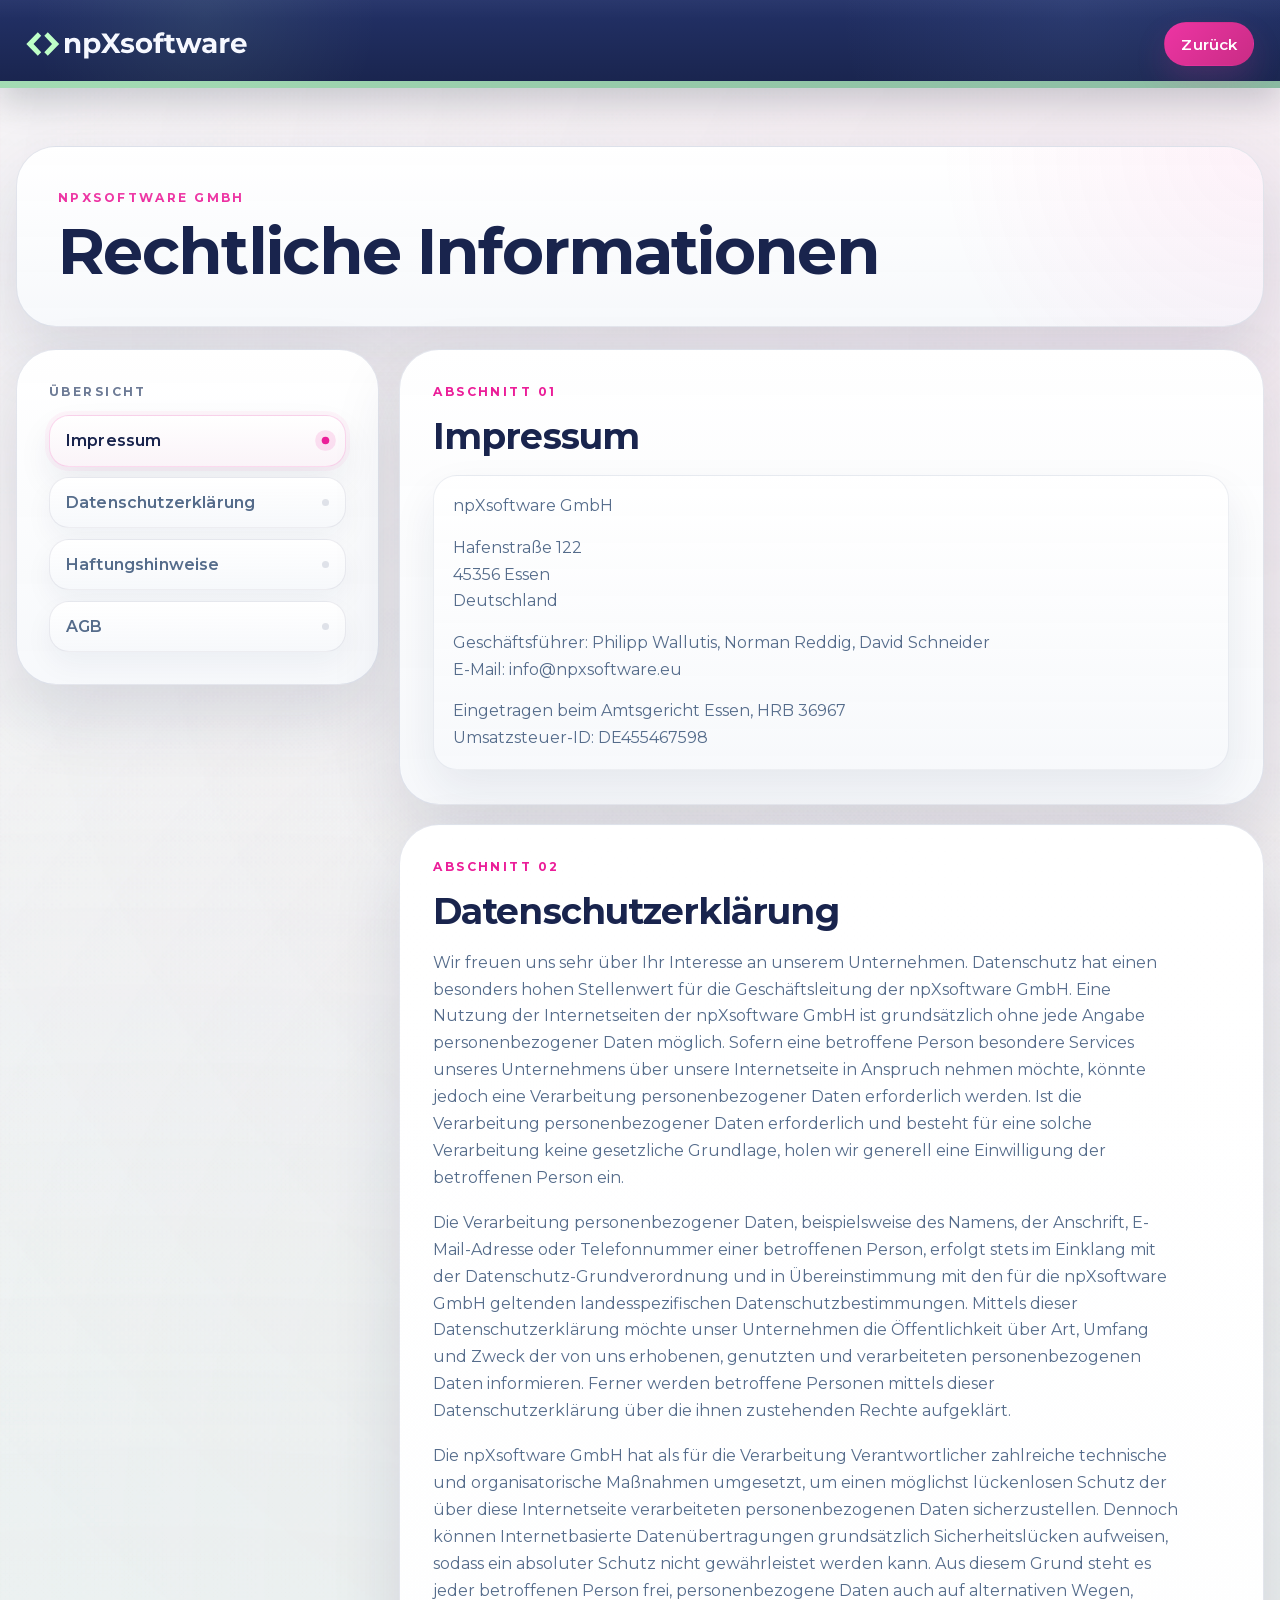
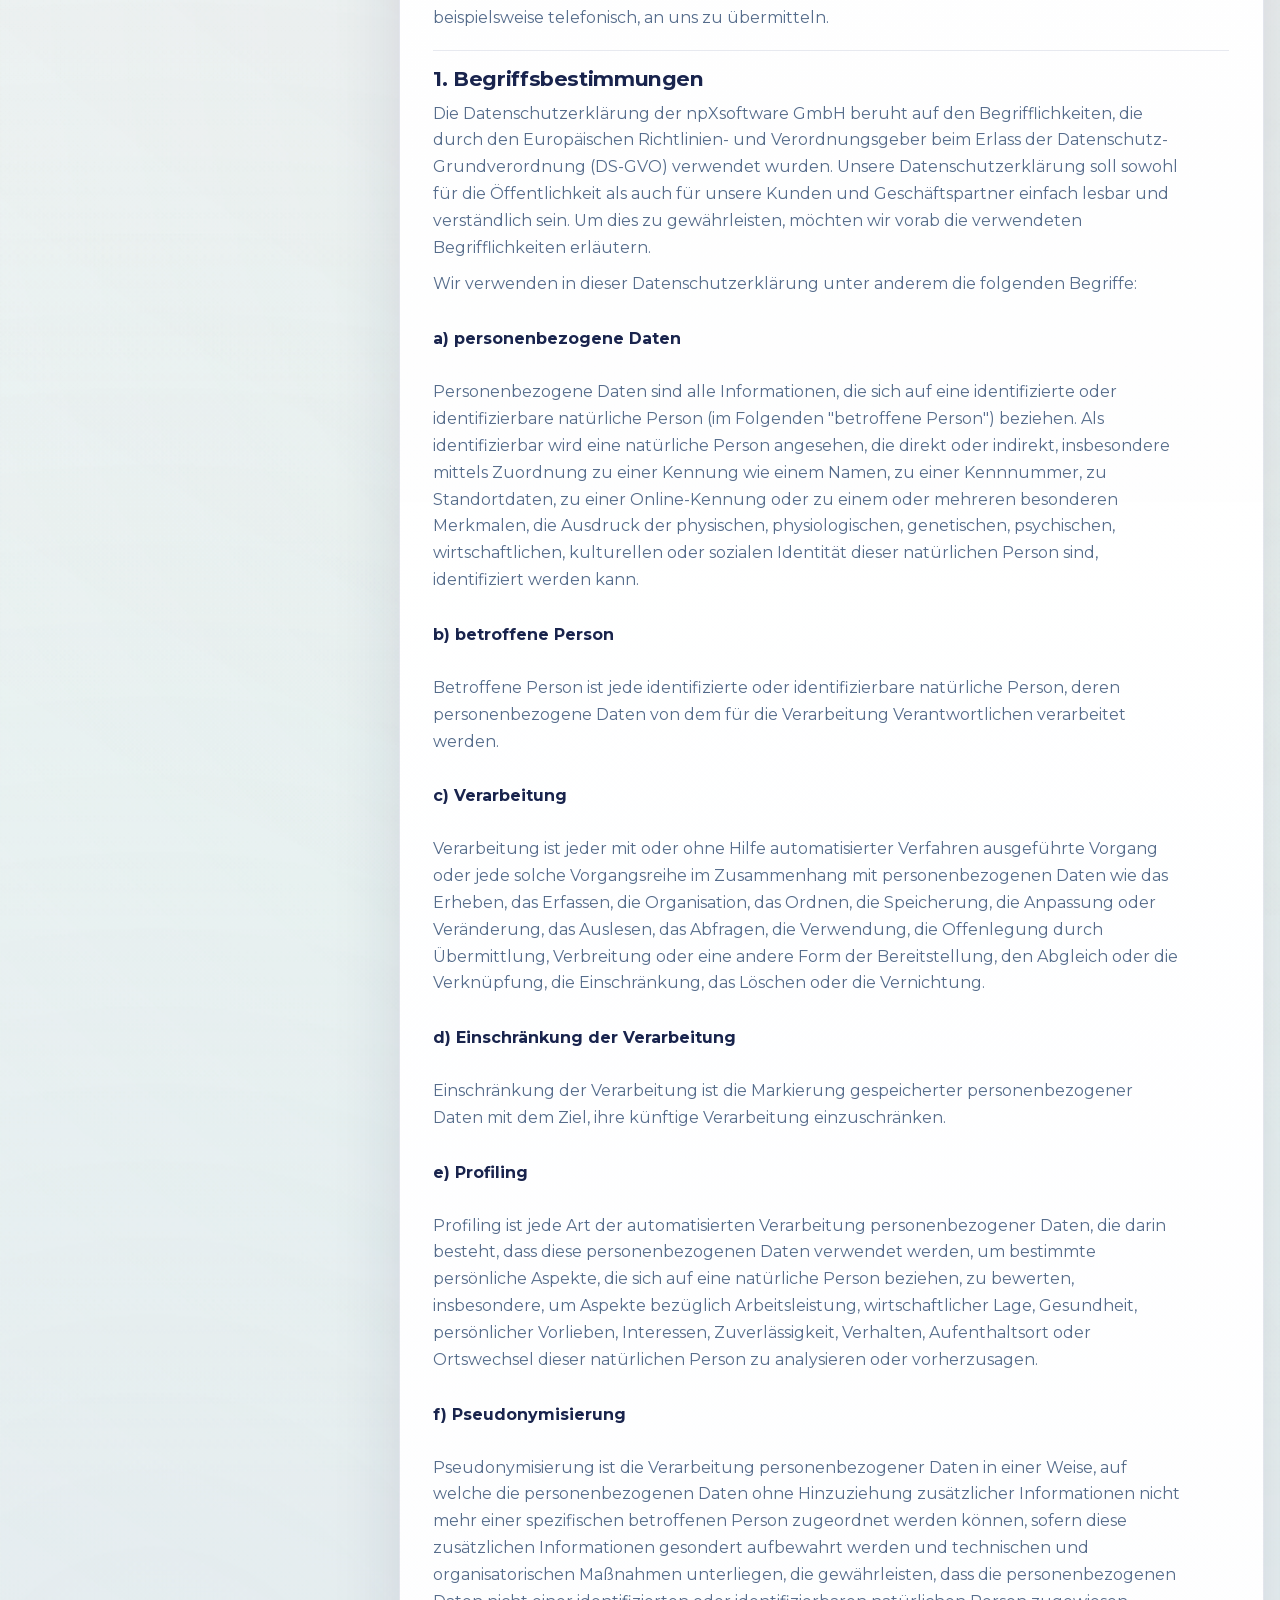
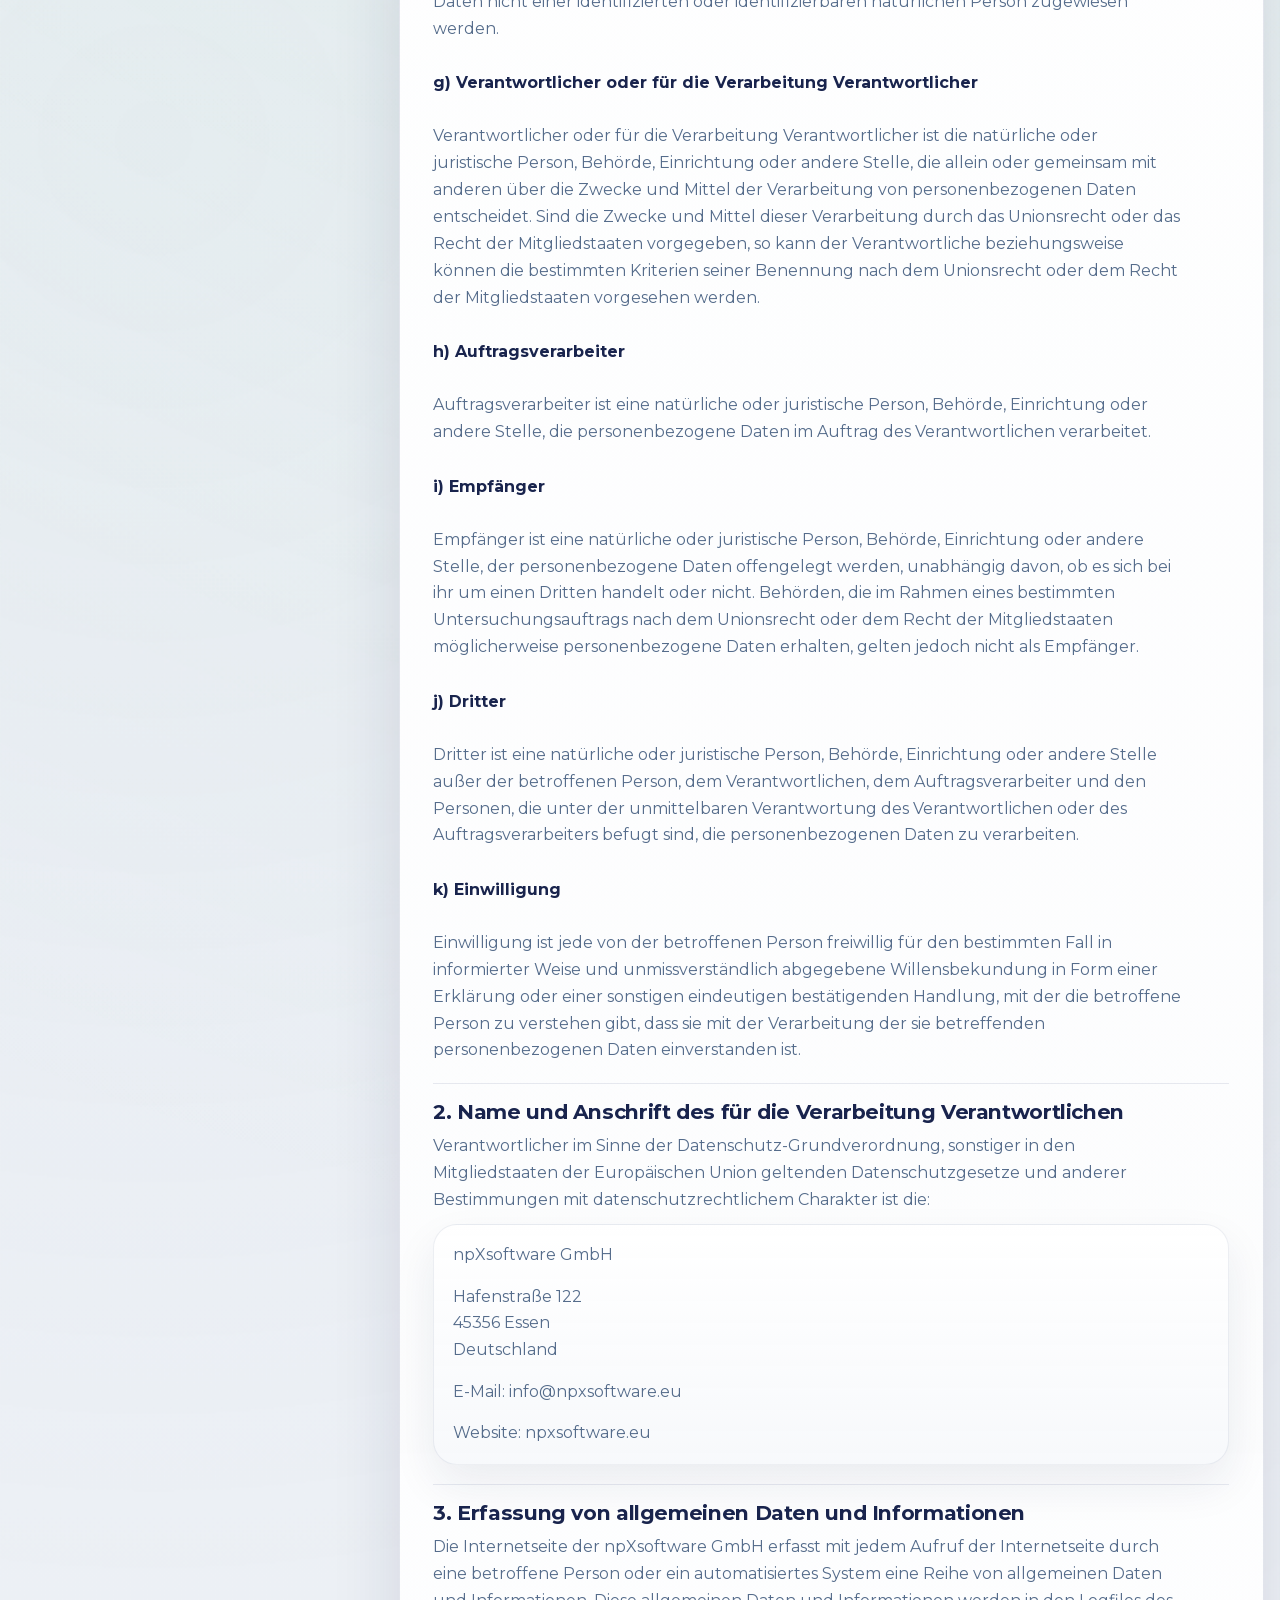
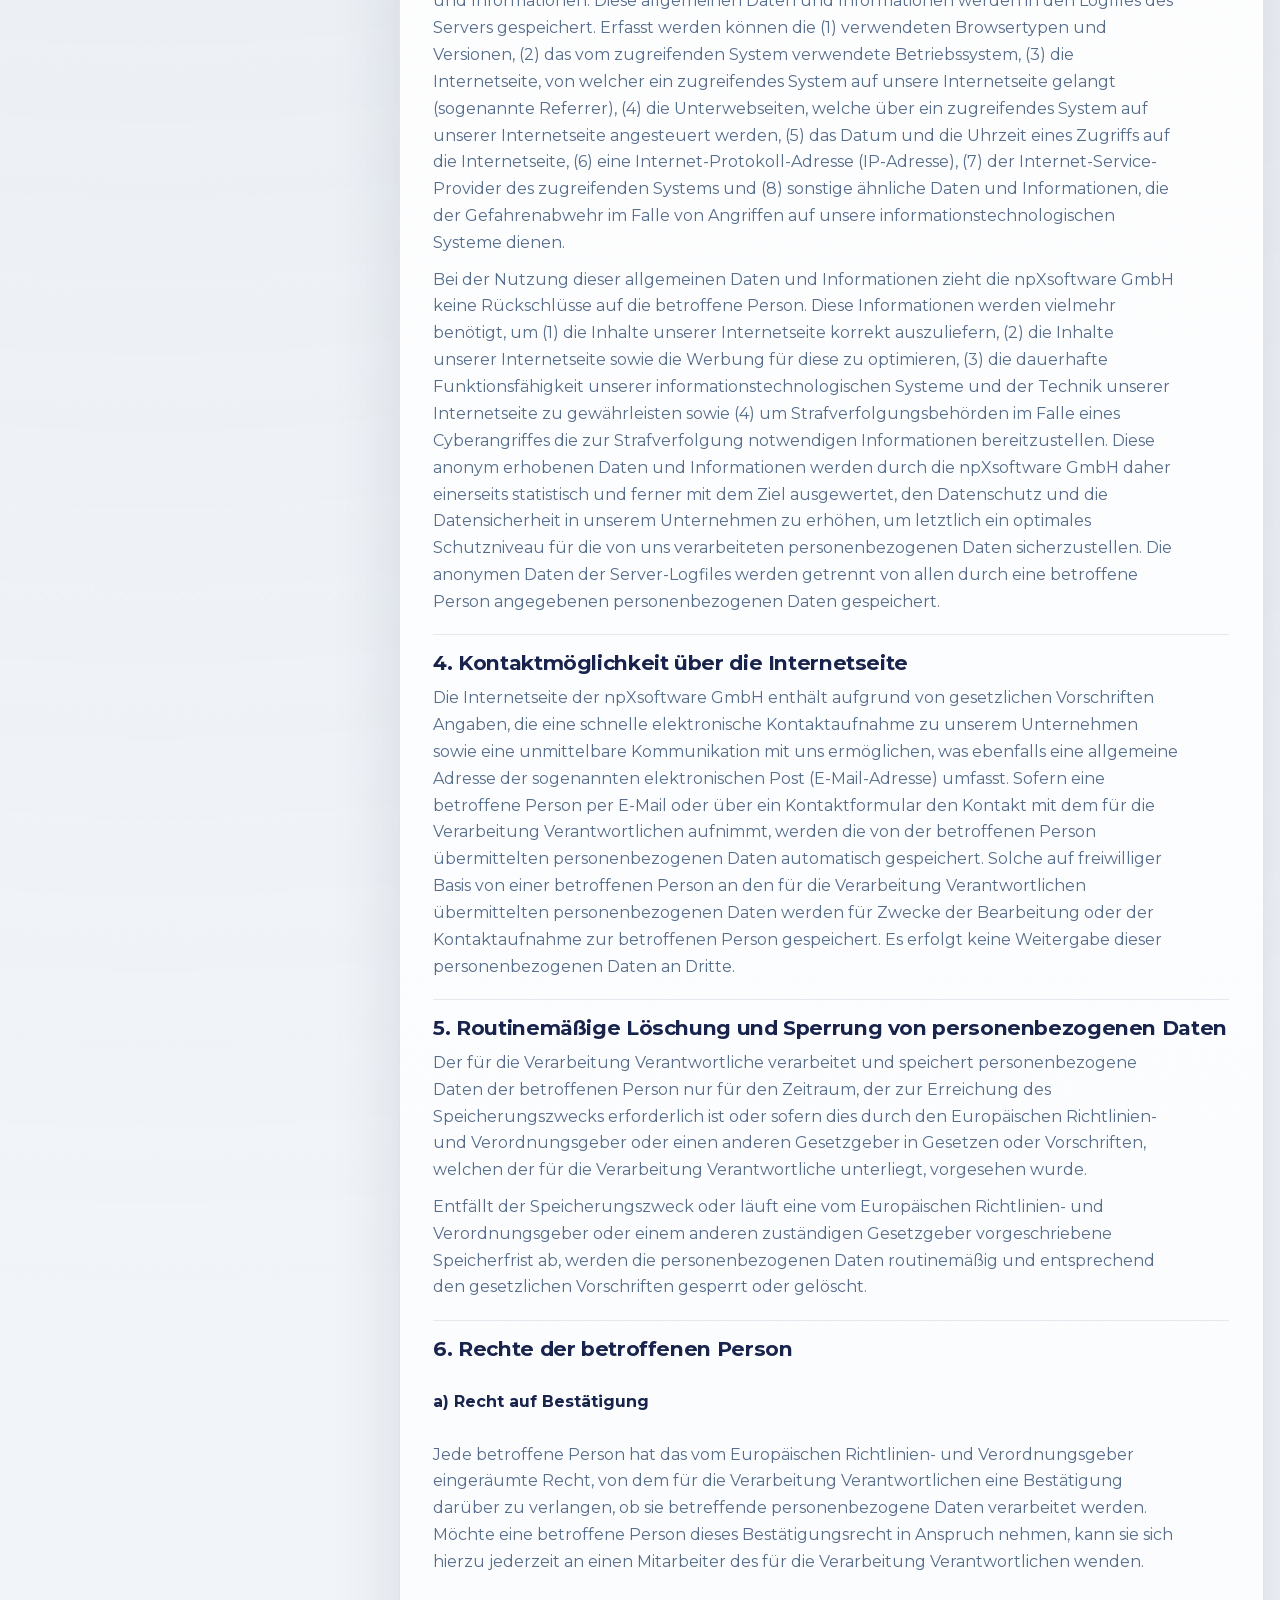
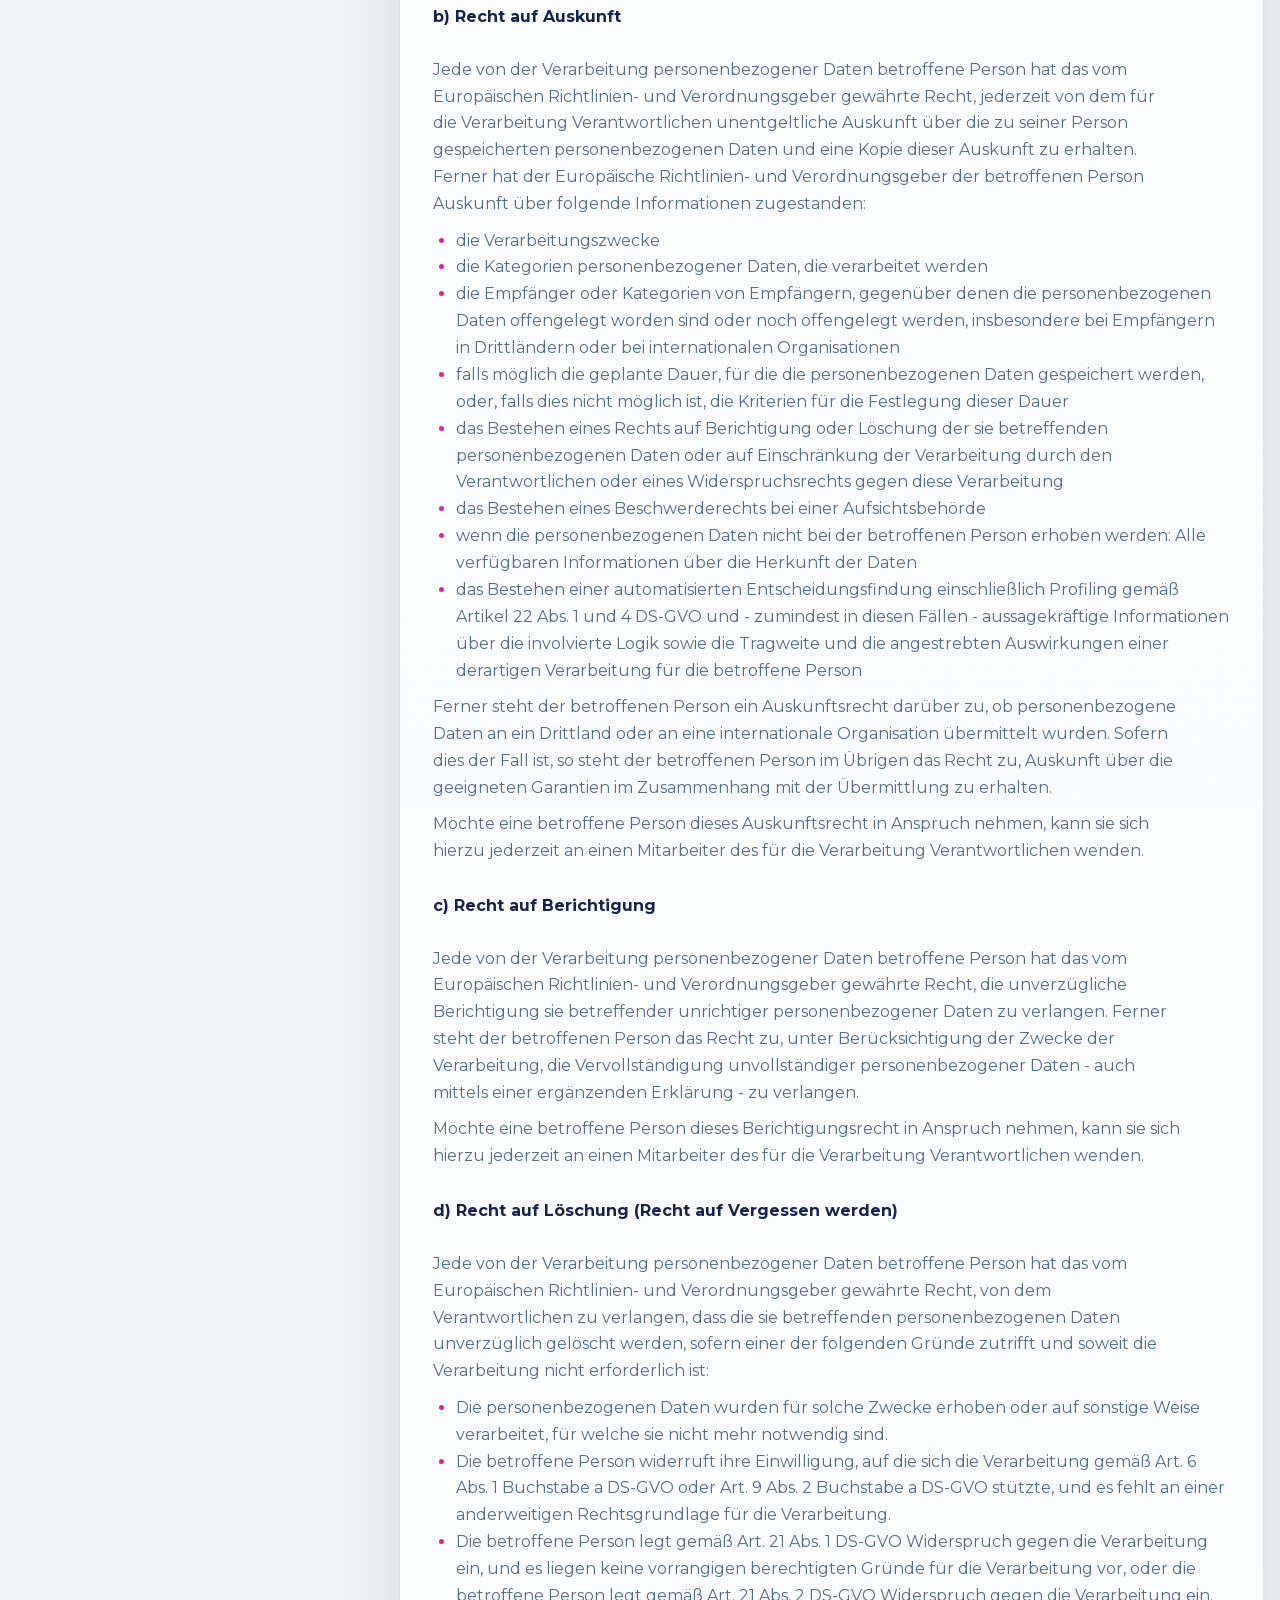
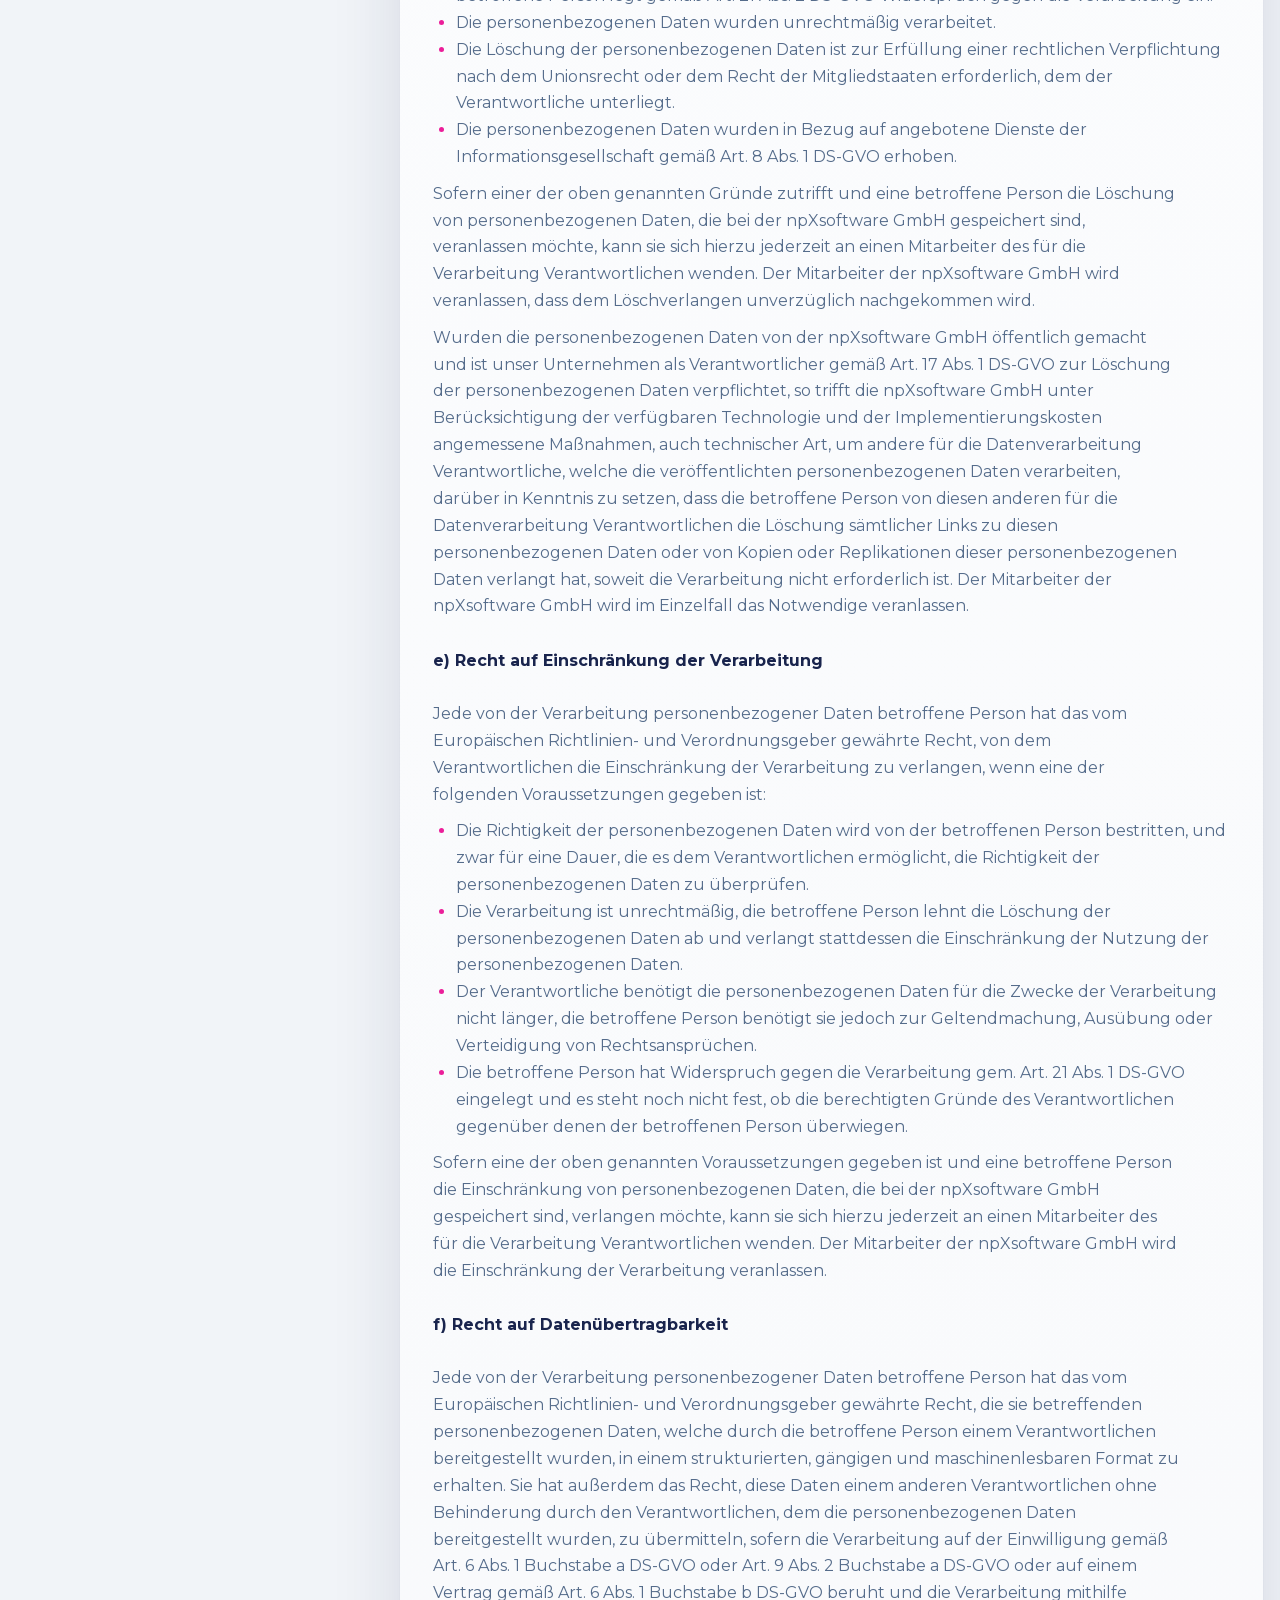
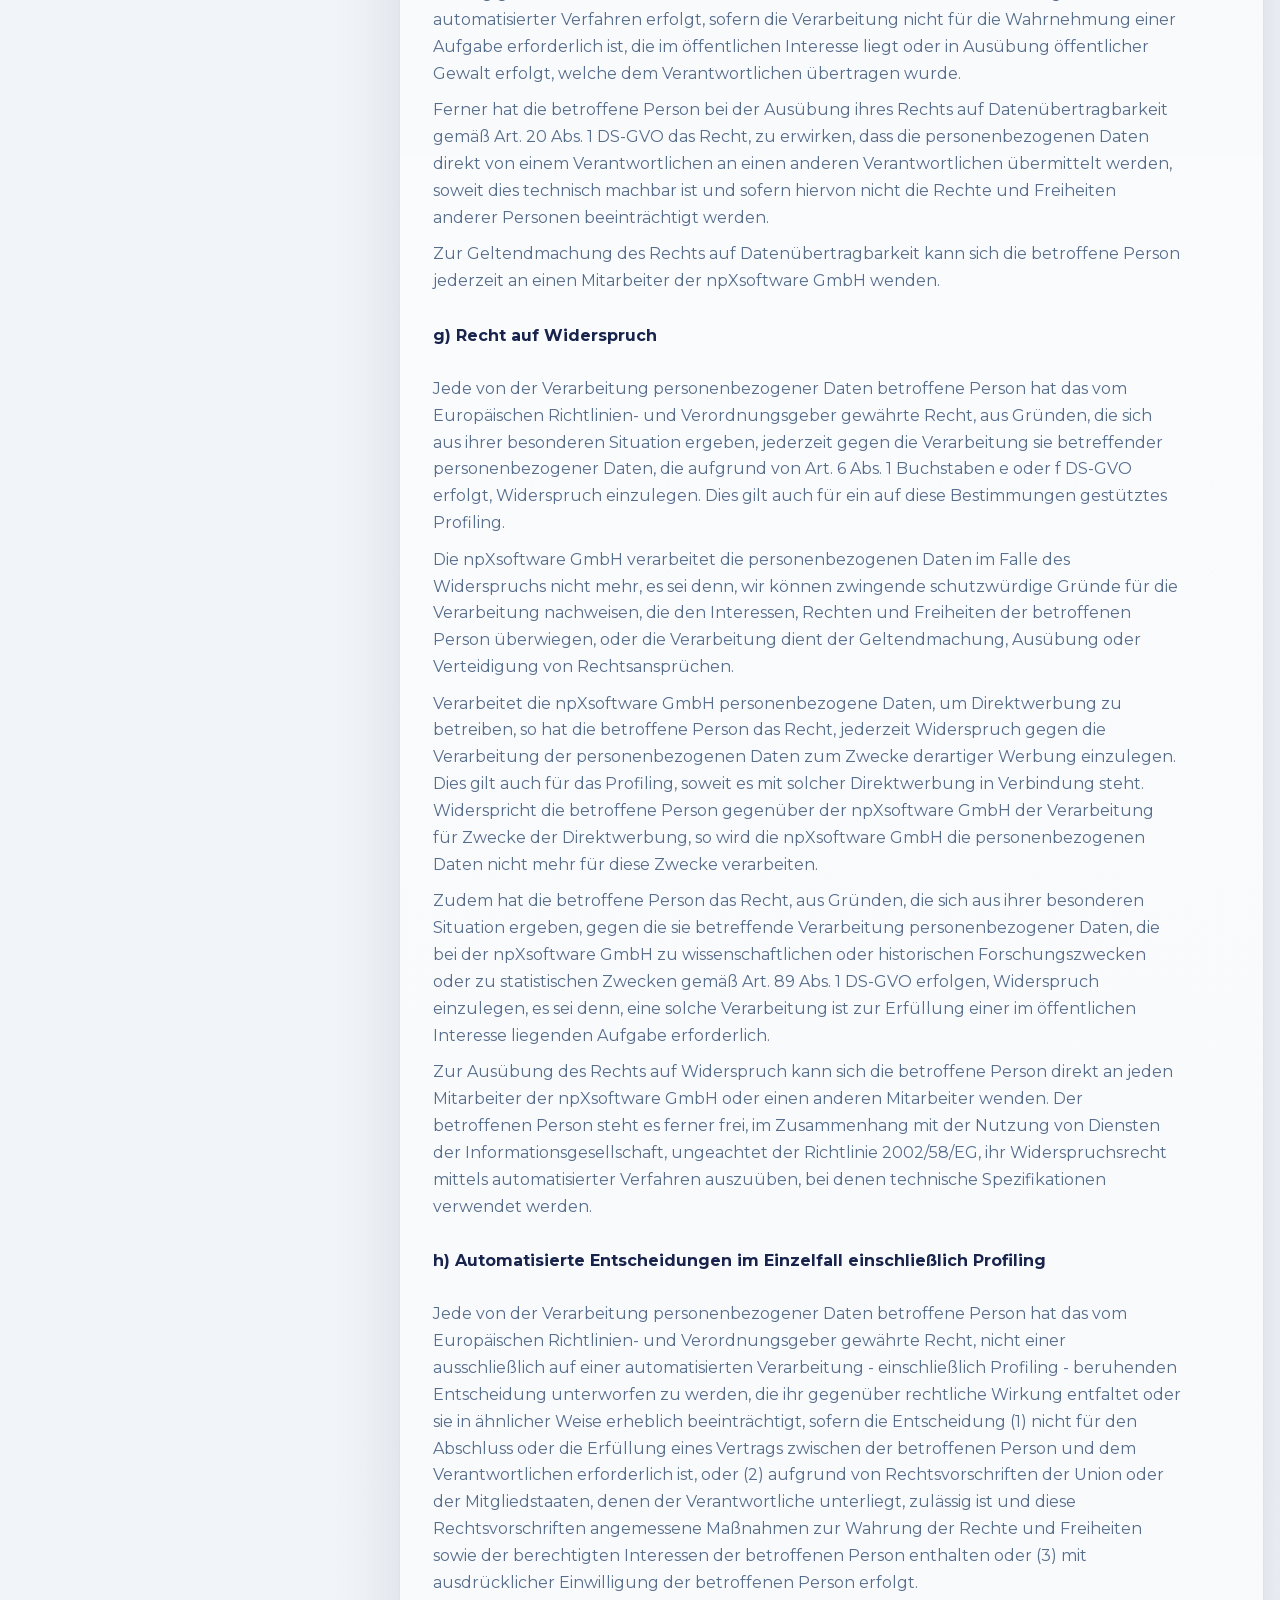
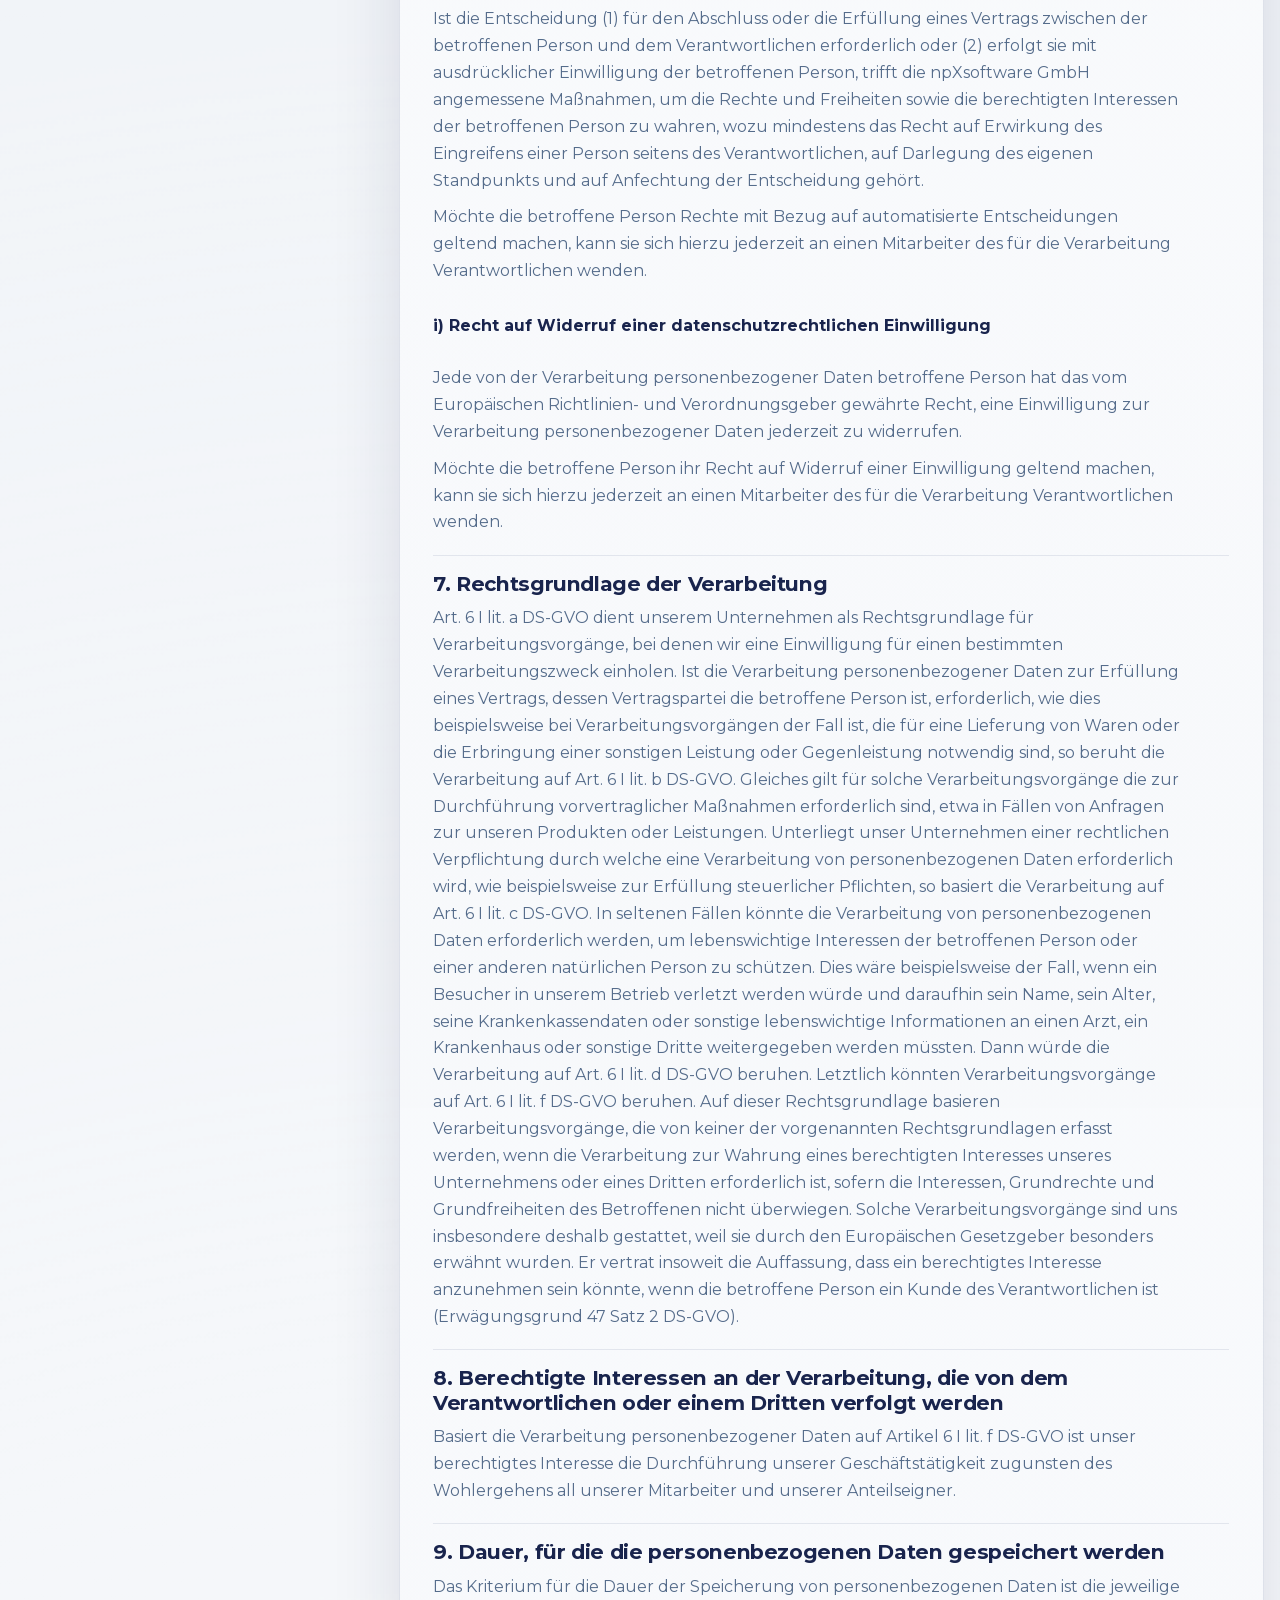
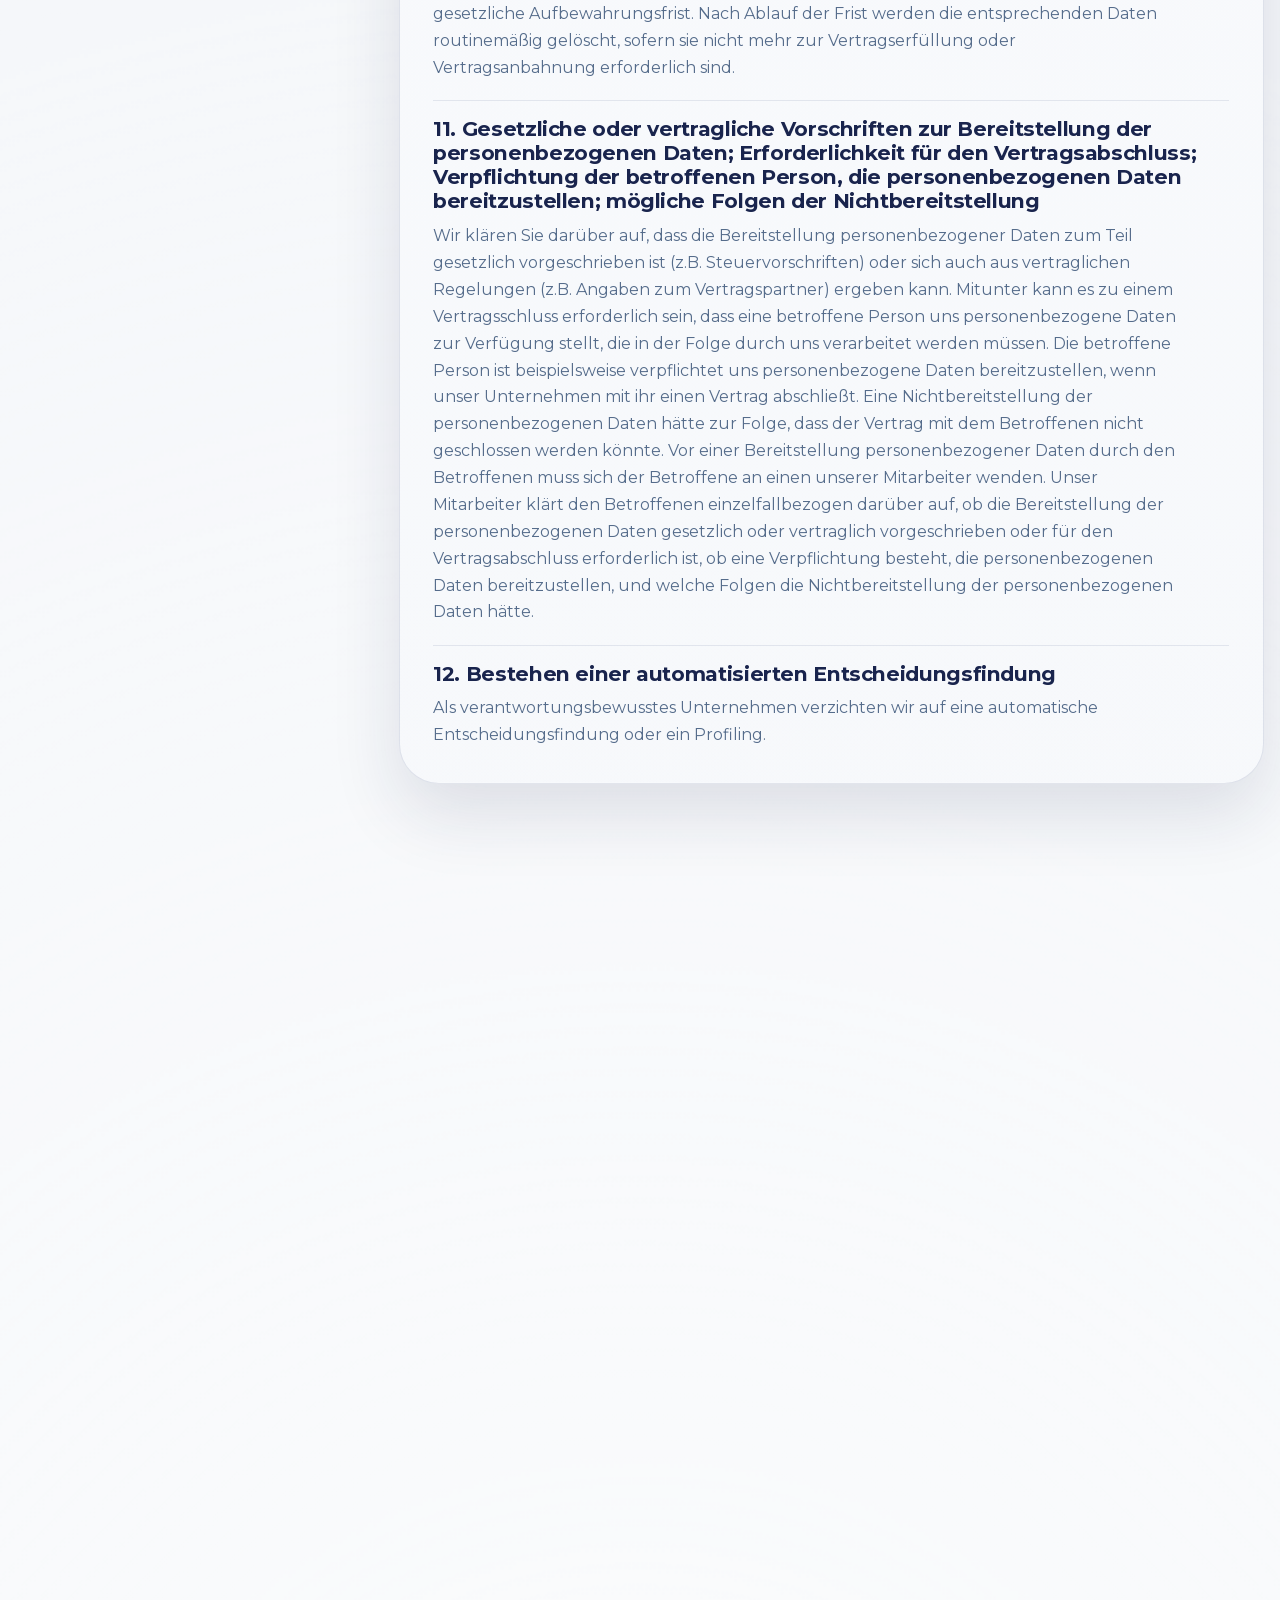
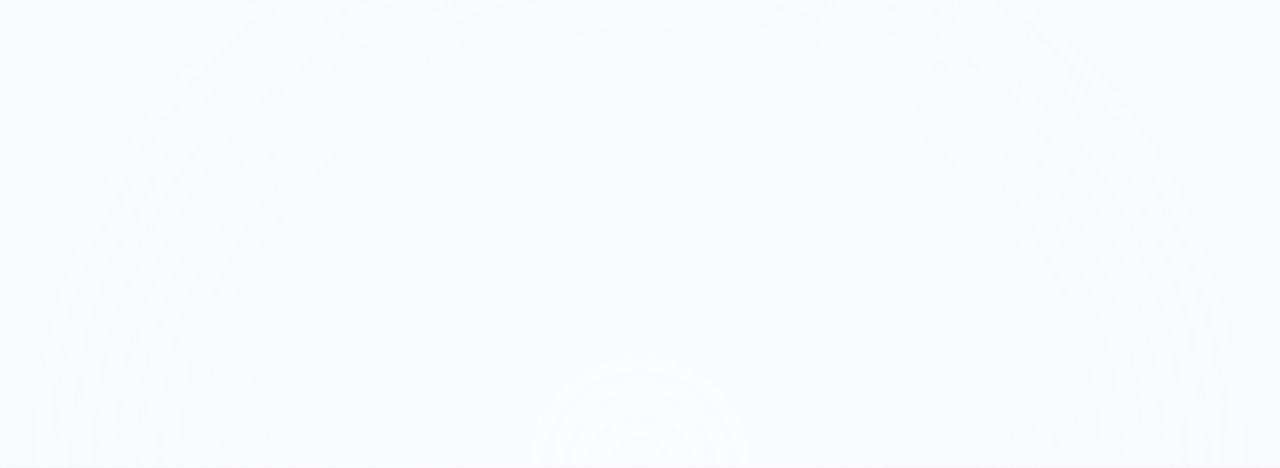
==== legal/index.html @ bcbe33db "v1.0.0" ====
<!doctype html>
<html lang="de">
  <head>
    <meta charset="utf-8" />
    <meta name="viewport" content="width=device-width, initial-scale=1" />
    <title>Rechtliche Informationen | npXsoftware</title>
    <meta
      name="description"
      content="Rechtliche Informationen der npXsoftware GmbH: Impressum, Datenschutzerklärung, Haftungshinweise und AGB."
    />
    <meta name="theme-color" content="#1c2753" />
    <meta
      name="apple-mobile-web-app-status-bar-style"
      content="black-translucent"
    />
    <meta name="robots" content="index,follow" />
    <link rel="icon" href="../assets/images/favicon.svg" type="image/svg+xml" />
    <link rel="alternate" hreflang="de" href="https://npxsoftware.eu/legal/" />
    <link
      rel="alternate"
      hreflang="x-default"
      href="https://npxsoftware.eu/legal/"
    />
    <link rel="canonical" href="https://npxsoftware.eu/legal/" />
    <link rel="stylesheet" href="./assets/css/legal.css" />
    <script defer src="./assets/js/legal.js"></script>
  </head>
  <body>
    <a class="skip-link" href="#main">Zum Inhalt springen</a>

    <header class="site-header">
      <div class="container header-inner">
        <a
          class="brand"
          href="../index.html"
          aria-label="Zur Hauptseite von npXsoftware"
        >
          <img
            src="../assets/images/npXsoftware-logo-full.svg"
            alt="npXsoftware Logo"
            width="280"
            height="44"
          />
        </a>
        <div class="header-actions">
          <a class="btn legal-back-link" href="../index.html"
            ><span>Zurück</span></a
          >
        </div>
      </div>
    </header>

    <main class="legal-main" id="main">
      <div class="container legal-shell">
        <section class="legal-hero" data-reveal>
          <div>
            <p class="legal-eyebrow">npXsoftware GmbH</p>
            <h1>Rechtliche Informationen</h1>
          </div>
        </section>

        <div class="legal-layout">
          <aside class="legal-sidebar legal-panel" data-reveal>
            <nav class="legal-nav" aria-label="Bereiche im Impressum">
              <p class="legal-nav-title">Übersicht</p>
              <a href="#impressum">Impressum</a>
              <a href="#datenschutz">Datenschutzerklärung</a>
              <a href="#nutzungsbedingungen">Haftungshinweise</a>
              <a href="#agb">AGB</a>
            </nav>
          </aside>

          <div class="legal-content">
            <section class="legal-panel" id="impressum" data-reveal>
              <div class="section-head">
                <span class="section-tag">Abschnitt 01</span>
                <h2>Impressum</h2>
              </div>
              <div class="section-body legal-list">
                <address class="legal-address">
                  <p>npXsoftware GmbH</p>
                  <p>Hafenstraße 122<br />45356 Essen<br />Deutschland</p>
                  <p>
                    Geschäftsführer: Philipp Wallutis, Norman Reddig, David
                    Schneider<br />E-Mail: info@npxsoftware.eu
                  </p>
                  <p>
                    Eingetragen beim Amtsgericht Essen, HRB 36967<br />Umsatzsteuer-ID:
                    DE455467598
                  </p>
                </address>
              </div>
            </section>

            <section class="legal-panel" id="datenschutz">
              <div class="section-head">
                <span class="section-tag">Abschnitt 02</span>
                <h2>Datenschutzerklärung</h2>
              </div>
              <div class="section-body">
                <p>
                  Wir freuen uns sehr über Ihr Interesse an unserem Unternehmen.
                  Datenschutz hat einen besonders hohen Stellenwert für die
                  Geschäftsleitung der npXsoftware GmbH. Eine Nutzung der
                  Internetseiten der npXsoftware GmbH ist grundsätzlich ohne
                  jede Angabe personenbezogener Daten möglich. Sofern eine
                  betroffene Person besondere Services unseres Unternehmens über
                  unsere Internetseite in Anspruch nehmen möchte, könnte jedoch
                  eine Verarbeitung personenbezogener Daten erforderlich werden.
                  Ist die Verarbeitung personenbezogener Daten erforderlich und
                  besteht für eine solche Verarbeitung keine gesetzliche
                  Grundlage, holen wir generell eine Einwilligung der
                  betroffenen Person ein.
                </p>
                <p>
                  Die Verarbeitung personenbezogener Daten, beispielsweise des
                  Namens, der Anschrift, E-Mail-Adresse oder Telefonnummer einer
                  betroffenen Person, erfolgt stets im Einklang mit der
                  Datenschutz-Grundverordnung und in Übereinstimmung mit den für
                  die npXsoftware GmbH geltenden landesspezifischen
                  Datenschutzbestimmungen. Mittels dieser Datenschutzerklärung
                  möchte unser Unternehmen die Öffentlichkeit über Art, Umfang
                  und Zweck der von uns erhobenen, genutzten und verarbeiteten
                  personenbezogenen Daten informieren. Ferner werden betroffene
                  Personen mittels dieser Datenschutzerklärung über die ihnen
                  zustehenden Rechte aufgeklärt.
                </p>
                <p>
                  Die npXsoftware GmbH hat als für die Verarbeitung
                  Verantwortlicher zahlreiche technische und organisatorische
                  Maßnahmen umgesetzt, um einen möglichst lückenlosen Schutz der
                  über diese Internetseite verarbeiteten personenbezogenen Daten
                  sicherzustellen. Dennoch können Internetbasierte
                  Datenübertragungen grundsätzlich Sicherheitslücken aufweisen,
                  sodass ein absoluter Schutz nicht gewährleistet werden kann.
                  Aus diesem Grund steht es jeder betroffenen Person frei,
                  personenbezogene Daten auch auf alternativen Wegen,
                  beispielsweise telefonisch, an uns zu übermitteln.
                </p>

                <div class="legal-block">
                  <h3>1. Begriffsbestimmungen</h3>
                  <p>
                    Die Datenschutzerklärung der npXsoftware GmbH beruht auf den
                    Begrifflichkeiten, die durch den Europäischen Richtlinien-
                    und Verordnungsgeber beim Erlass der
                    Datenschutz-Grundverordnung (DS-GVO) verwendet wurden.
                    Unsere Datenschutzerklärung soll sowohl für die
                    Öffentlichkeit als auch für unsere Kunden und
                    Geschäftspartner einfach lesbar und verständlich sein. Um
                    dies zu gewährleisten, möchten wir vorab die verwendeten
                    Begrifflichkeiten erläutern.
                  </p>
                  <p>
                    Wir verwenden in dieser Datenschutzerklärung unter anderem
                    die folgenden Begriffe:
                  </p>

                  <h4>a) personenbezogene Daten</h4>
                  <p>
                    Personenbezogene Daten sind alle Informationen, die sich auf
                    eine identifizierte oder identifizierbare natürliche Person
                    (im Folgenden "betroffene Person") beziehen. Als
                    identifizierbar wird eine natürliche Person angesehen, die
                    direkt oder indirekt, insbesondere mittels Zuordnung zu
                    einer Kennung wie einem Namen, zu einer Kennnummer, zu
                    Standortdaten, zu einer Online-Kennung oder zu einem oder
                    mehreren besonderen Merkmalen, die Ausdruck der physischen,
                    physiologischen, genetischen, psychischen, wirtschaftlichen,
                    kulturellen oder sozialen Identität dieser natürlichen
                    Person sind, identifiziert werden kann.
                  </p>

                  <h4>b) betroffene Person</h4>
                  <p>
                    Betroffene Person ist jede identifizierte oder
                    identifizierbare natürliche Person, deren personenbezogene
                    Daten von dem für die Verarbeitung Verantwortlichen
                    verarbeitet werden.
                  </p>

                  <h4>c) Verarbeitung</h4>
                  <p>
                    Verarbeitung ist jeder mit oder ohne Hilfe automatisierter
                    Verfahren ausgeführte Vorgang oder jede solche Vorgangsreihe
                    im Zusammenhang mit personenbezogenen Daten wie das Erheben,
                    das Erfassen, die Organisation, das Ordnen, die Speicherung,
                    die Anpassung oder Veränderung, das Auslesen, das Abfragen,
                    die Verwendung, die Offenlegung durch Übermittlung,
                    Verbreitung oder eine andere Form der Bereitstellung, den
                    Abgleich oder die Verknüpfung, die Einschränkung, das
                    Löschen oder die Vernichtung.
                  </p>

                  <h4>d) Einschränkung der Verarbeitung</h4>
                  <p>
                    Einschränkung der Verarbeitung ist die Markierung
                    gespeicherter personenbezogener Daten mit dem Ziel, ihre
                    künftige Verarbeitung einzuschränken.
                  </p>

                  <h4>e) Profiling</h4>
                  <p>
                    Profiling ist jede Art der automatisierten Verarbeitung
                    personenbezogener Daten, die darin besteht, dass diese
                    personenbezogenen Daten verwendet werden, um bestimmte
                    persönliche Aspekte, die sich auf eine natürliche Person
                    beziehen, zu bewerten, insbesondere, um Aspekte bezüglich
                    Arbeitsleistung, wirtschaftlicher Lage, Gesundheit,
                    persönlicher Vorlieben, Interessen, Zuverlässigkeit,
                    Verhalten, Aufenthaltsort oder Ortswechsel dieser
                    natürlichen Person zu analysieren oder vorherzusagen.
                  </p>

                  <h4>f) Pseudonymisierung</h4>
                  <p>
                    Pseudonymisierung ist die Verarbeitung personenbezogener
                    Daten in einer Weise, auf welche die personenbezogenen Daten
                    ohne Hinzuziehung zusätzlicher Informationen nicht mehr
                    einer spezifischen betroffenen Person zugeordnet werden
                    können, sofern diese zusätzlichen Informationen gesondert
                    aufbewahrt werden und technischen und organisatorischen
                    Maßnahmen unterliegen, die gewährleisten, dass die
                    personenbezogenen Daten nicht einer identifizierten oder
                    identifizierbaren natürlichen Person zugewiesen werden.
                  </p>

                  <h4>
                    g) Verantwortlicher oder für die Verarbeitung
                    Verantwortlicher
                  </h4>
                  <p>
                    Verantwortlicher oder für die Verarbeitung Verantwortlicher
                    ist die natürliche oder juristische Person, Behörde,
                    Einrichtung oder andere Stelle, die allein oder gemeinsam
                    mit anderen über die Zwecke und Mittel der Verarbeitung von
                    personenbezogenen Daten entscheidet. Sind die Zwecke und
                    Mittel dieser Verarbeitung durch das Unionsrecht oder das
                    Recht der Mitgliedstaaten vorgegeben, so kann der
                    Verantwortliche beziehungsweise können die bestimmten
                    Kriterien seiner Benennung nach dem Unionsrecht oder dem
                    Recht der Mitgliedstaaten vorgesehen werden.
                  </p>

                  <h4>h) Auftragsverarbeiter</h4>
                  <p>
                    Auftragsverarbeiter ist eine natürliche oder juristische
                    Person, Behörde, Einrichtung oder andere Stelle, die
                    personenbezogene Daten im Auftrag des Verantwortlichen
                    verarbeitet.
                  </p>

                  <h4>i) Empfänger</h4>
                  <p>
                    Empfänger ist eine natürliche oder juristische Person,
                    Behörde, Einrichtung oder andere Stelle, der
                    personenbezogene Daten offengelegt werden, unabhängig davon,
                    ob es sich bei ihr um einen Dritten handelt oder nicht.
                    Behörden, die im Rahmen eines bestimmten
                    Untersuchungsauftrags nach dem Unionsrecht oder dem Recht
                    der Mitgliedstaaten möglicherweise personenbezogene Daten
                    erhalten, gelten jedoch nicht als Empfänger.
                  </p>

                  <h4>j) Dritter</h4>
                  <p>
                    Dritter ist eine natürliche oder juristische Person,
                    Behörde, Einrichtung oder andere Stelle außer der
                    betroffenen Person, dem Verantwortlichen, dem
                    Auftragsverarbeiter und den Personen, die unter der
                    unmittelbaren Verantwortung des Verantwortlichen oder des
                    Auftragsverarbeiters befugt sind, die personenbezogenen
                    Daten zu verarbeiten.
                  </p>

                  <h4>k) Einwilligung</h4>
                  <p>
                    Einwilligung ist jede von der betroffenen Person freiwillig
                    für den bestimmten Fall in informierter Weise und
                    unmissverständlich abgegebene Willensbekundung in Form einer
                    Erklärung oder einer sonstigen eindeutigen bestätigenden
                    Handlung, mit der die betroffene Person zu verstehen gibt,
                    dass sie mit der Verarbeitung der sie betreffenden
                    personenbezogenen Daten einverstanden ist.
                  </p>
                </div>

                <div class="legal-block">
                  <h3>
                    2. Name und Anschrift des für die Verarbeitung
                    Verantwortlichen
                  </h3>
                  <p>
                    Verantwortlicher im Sinne der Datenschutz-Grundverordnung,
                    sonstiger in den Mitgliedstaaten der Europäischen Union
                    geltenden Datenschutzgesetze und anderer Bestimmungen mit
                    datenschutzrechtlichem Charakter ist die:
                  </p>
                  <address class="legal-address">
                    <p>npXsoftware GmbH</p>
                    <p>Hafenstraße 122<br />45356 Essen<br />Deutschland</p>
                    <p>E-Mail: info@npxsoftware.eu</p>
                    <p>Website: npxsoftware.eu</p>
                  </address>
                </div>

                <div class="legal-block">
                  <h3>3. Erfassung von allgemeinen Daten und Informationen</h3>
                  <p>
                    Die Internetseite der npXsoftware GmbH erfasst mit jedem
                    Aufruf der Internetseite durch eine betroffene Person oder
                    ein automatisiertes System eine Reihe von allgemeinen Daten
                    und Informationen. Diese allgemeinen Daten und Informationen
                    werden in den Logfiles des Servers gespeichert. Erfasst
                    werden können die (1) verwendeten Browsertypen und
                    Versionen, (2) das vom zugreifenden System verwendete
                    Betriebssystem, (3) die Internetseite, von welcher ein
                    zugreifendes System auf unsere Internetseite gelangt
                    (sogenannte Referrer), (4) die Unterwebseiten, welche über
                    ein zugreifendes System auf unserer Internetseite
                    angesteuert werden, (5) das Datum und die Uhrzeit eines
                    Zugriffs auf die Internetseite, (6) eine
                    Internet-Protokoll-Adresse (IP-Adresse), (7) der
                    Internet-Service-Provider des zugreifenden Systems und (8)
                    sonstige ähnliche Daten und Informationen, die der
                    Gefahrenabwehr im Falle von Angriffen auf unsere
                    informationstechnologischen Systeme dienen.
                  </p>
                  <p>
                    Bei der Nutzung dieser allgemeinen Daten und Informationen
                    zieht die npXsoftware GmbH keine Rückschlüsse auf die
                    betroffene Person. Diese Informationen werden vielmehr
                    benötigt, um (1) die Inhalte unserer Internetseite korrekt
                    auszuliefern, (2) die Inhalte unserer Internetseite sowie
                    die Werbung für diese zu optimieren, (3) die dauerhafte
                    Funktionsfähigkeit unserer informationstechnologischen
                    Systeme und der Technik unserer Internetseite zu
                    gewährleisten sowie (4) um Strafverfolgungsbehörden im Falle
                    eines Cyberangriffes die zur Strafverfolgung notwendigen
                    Informationen bereitzustellen. Diese anonym erhobenen Daten
                    und Informationen werden durch die npXsoftware GmbH daher
                    einerseits statistisch und ferner mit dem Ziel ausgewertet,
                    den Datenschutz und die Datensicherheit in unserem
                    Unternehmen zu erhöhen, um letztlich ein optimales
                    Schutzniveau für die von uns verarbeiteten personenbezogenen
                    Daten sicherzustellen. Die anonymen Daten der
                    Server-Logfiles werden getrennt von allen durch eine
                    betroffene Person angegebenen personenbezogenen Daten
                    gespeichert.
                  </p>
                </div>

                <div class="legal-block">
                  <h3>4. Kontaktmöglichkeit über die Internetseite</h3>
                  <p>
                    Die Internetseite der npXsoftware GmbH enthält aufgrund von
                    gesetzlichen Vorschriften Angaben, die eine schnelle
                    elektronische Kontaktaufnahme zu unserem Unternehmen sowie
                    eine unmittelbare Kommunikation mit uns ermöglichen, was
                    ebenfalls eine allgemeine Adresse der sogenannten
                    elektronischen Post (E-Mail-Adresse) umfasst. Sofern eine
                    betroffene Person per E-Mail oder über ein Kontaktformular
                    den Kontakt mit dem für die Verarbeitung Verantwortlichen
                    aufnimmt, werden die von der betroffenen Person
                    übermittelten personenbezogenen Daten automatisch
                    gespeichert. Solche auf freiwilliger Basis von einer
                    betroffenen Person an den für die Verarbeitung
                    Verantwortlichen übermittelten personenbezogenen Daten
                    werden für Zwecke der Bearbeitung oder der Kontaktaufnahme
                    zur betroffenen Person gespeichert. Es erfolgt keine
                    Weitergabe dieser personenbezogenen Daten an Dritte.
                  </p>
                </div>

                <div class="legal-block">
                  <h3>
                    5. Routinemäßige Löschung und Sperrung von personenbezogenen
                    Daten
                  </h3>
                  <p>
                    Der für die Verarbeitung Verantwortliche verarbeitet und
                    speichert personenbezogene Daten der betroffenen Person nur
                    für den Zeitraum, der zur Erreichung des Speicherungszwecks
                    erforderlich ist oder sofern dies durch den Europäischen
                    Richtlinien- und Verordnungsgeber oder einen anderen
                    Gesetzgeber in Gesetzen oder Vorschriften, welchen der für
                    die Verarbeitung Verantwortliche unterliegt, vorgesehen
                    wurde.
                  </p>
                  <p>
                    Entfällt der Speicherungszweck oder läuft eine vom
                    Europäischen Richtlinien- und Verordnungsgeber oder einem
                    anderen zuständigen Gesetzgeber vorgeschriebene
                    Speicherfrist ab, werden die personenbezogenen Daten
                    routinemäßig und entsprechend den gesetzlichen Vorschriften
                    gesperrt oder gelöscht.
                  </p>
                </div>

                <div class="legal-block">
                  <h3>6. Rechte der betroffenen Person</h3>

                  <h4>a) Recht auf Bestätigung</h4>
                  <p>
                    Jede betroffene Person hat das vom Europäischen Richtlinien-
                    und Verordnungsgeber eingeräumte Recht, von dem für die
                    Verarbeitung Verantwortlichen eine Bestätigung darüber zu
                    verlangen, ob sie betreffende personenbezogene Daten
                    verarbeitet werden. Möchte eine betroffene Person dieses
                    Bestätigungsrecht in Anspruch nehmen, kann sie sich hierzu
                    jederzeit an einen Mitarbeiter des für die Verarbeitung
                    Verantwortlichen wenden.
                  </p>

                  <h4>b) Recht auf Auskunft</h4>
                  <p>
                    Jede von der Verarbeitung personenbezogener Daten betroffene
                    Person hat das vom Europäischen Richtlinien- und
                    Verordnungsgeber gewährte Recht, jederzeit von dem für die
                    Verarbeitung Verantwortlichen unentgeltliche Auskunft über
                    die zu seiner Person gespeicherten personenbezogenen Daten
                    und eine Kopie dieser Auskunft zu erhalten. Ferner hat der
                    Europäische Richtlinien- und Verordnungsgeber der
                    betroffenen Person Auskunft über folgende Informationen
                    zugestanden:
                  </p>
                  <ul>
                    <li>die Verarbeitungszwecke</li>
                    <li>
                      die Kategorien personenbezogener Daten, die verarbeitet
                      werden
                    </li>
                    <li>
                      die Empfänger oder Kategorien von Empfängern, gegenüber
                      denen die personenbezogenen Daten offengelegt worden sind
                      oder noch offengelegt werden, insbesondere bei Empfängern
                      in Drittländern oder bei internationalen Organisationen
                    </li>
                    <li>
                      falls möglich die geplante Dauer, für die die
                      personenbezogenen Daten gespeichert werden, oder, falls
                      dies nicht möglich ist, die Kriterien für die Festlegung
                      dieser Dauer
                    </li>
                    <li>
                      das Bestehen eines Rechts auf Berichtigung oder Löschung
                      der sie betreffenden personenbezogenen Daten oder auf
                      Einschränkung der Verarbeitung durch den Verantwortlichen
                      oder eines Widerspruchsrechts gegen diese Verarbeitung
                    </li>
                    <li>
                      das Bestehen eines Beschwerderechts bei einer
                      Aufsichtsbehörde
                    </li>
                    <li>
                      wenn die personenbezogenen Daten nicht bei der betroffenen
                      Person erhoben werden: Alle verfügbaren Informationen über
                      die Herkunft der Daten
                    </li>
                    <li>
                      das Bestehen einer automatisierten Entscheidungsfindung
                      einschließlich Profiling gemäß Artikel 22 Abs. 1 und 4
                      DS-GVO und - zumindest in diesen Fällen - aussagekräftige
                      Informationen über die involvierte Logik sowie die
                      Tragweite und die angestrebten Auswirkungen einer
                      derartigen Verarbeitung für die betroffene Person
                    </li>
                  </ul>
                  <p>
                    Ferner steht der betroffenen Person ein Auskunftsrecht
                    darüber zu, ob personenbezogene Daten an ein Drittland oder
                    an eine internationale Organisation übermittelt wurden.
                    Sofern dies der Fall ist, so steht der betroffenen Person im
                    Übrigen das Recht zu, Auskunft über die geeigneten Garantien
                    im Zusammenhang mit der Übermittlung zu erhalten.
                  </p>
                  <p>
                    Möchte eine betroffene Person dieses Auskunftsrecht in
                    Anspruch nehmen, kann sie sich hierzu jederzeit an einen
                    Mitarbeiter des für die Verarbeitung Verantwortlichen
                    wenden.
                  </p>

                  <h4>c) Recht auf Berichtigung</h4>
                  <p>
                    Jede von der Verarbeitung personenbezogener Daten betroffene
                    Person hat das vom Europäischen Richtlinien- und
                    Verordnungsgeber gewährte Recht, die unverzügliche
                    Berichtigung sie betreffender unrichtiger personenbezogener
                    Daten zu verlangen. Ferner steht der betroffenen Person das
                    Recht zu, unter Berücksichtigung der Zwecke der
                    Verarbeitung, die Vervollständigung unvollständiger
                    personenbezogener Daten - auch mittels einer ergänzenden
                    Erklärung - zu verlangen.
                  </p>
                  <p>
                    Möchte eine betroffene Person dieses Berichtigungsrecht in
                    Anspruch nehmen, kann sie sich hierzu jederzeit an einen
                    Mitarbeiter des für die Verarbeitung Verantwortlichen
                    wenden.
                  </p>

                  <h4>d) Recht auf Löschung (Recht auf Vergessen werden)</h4>
                  <p>
                    Jede von der Verarbeitung personenbezogener Daten betroffene
                    Person hat das vom Europäischen Richtlinien- und
                    Verordnungsgeber gewährte Recht, von dem Verantwortlichen zu
                    verlangen, dass die sie betreffenden personenbezogenen Daten
                    unverzüglich gelöscht werden, sofern einer der folgenden
                    Gründe zutrifft und soweit die Verarbeitung nicht
                    erforderlich ist:
                  </p>
                  <ul>
                    <li>
                      Die personenbezogenen Daten wurden für solche Zwecke
                      erhoben oder auf sonstige Weise verarbeitet, für welche
                      sie nicht mehr notwendig sind.
                    </li>
                    <li>
                      Die betroffene Person widerruft ihre Einwilligung, auf die
                      sich die Verarbeitung gemäß Art. 6 Abs. 1 Buchstabe a
                      DS-GVO oder Art. 9 Abs. 2 Buchstabe a DS-GVO stützte, und
                      es fehlt an einer anderweitigen Rechtsgrundlage für die
                      Verarbeitung.
                    </li>
                    <li>
                      Die betroffene Person legt gemäß Art. 21 Abs. 1 DS-GVO
                      Widerspruch gegen die Verarbeitung ein, und es liegen
                      keine vorrangigen berechtigten Gründe für die Verarbeitung
                      vor, oder die betroffene Person legt gemäß Art. 21 Abs. 2
                      DS-GVO Widerspruch gegen die Verarbeitung ein.
                    </li>
                    <li>
                      Die personenbezogenen Daten wurden unrechtmäßig
                      verarbeitet.
                    </li>
                    <li>
                      Die Löschung der personenbezogenen Daten ist zur Erfüllung
                      einer rechtlichen Verpflichtung nach dem Unionsrecht oder
                      dem Recht der Mitgliedstaaten erforderlich, dem der
                      Verantwortliche unterliegt.
                    </li>
                    <li>
                      Die personenbezogenen Daten wurden in Bezug auf angebotene
                      Dienste der Informationsgesellschaft gemäß Art. 8 Abs. 1
                      DS-GVO erhoben.
                    </li>
                  </ul>
                  <p>
                    Sofern einer der oben genannten Gründe zutrifft und eine
                    betroffene Person die Löschung von personenbezogenen Daten,
                    die bei der npXsoftware GmbH gespeichert sind, veranlassen
                    möchte, kann sie sich hierzu jederzeit an einen Mitarbeiter
                    des für die Verarbeitung Verantwortlichen wenden. Der
                    Mitarbeiter der npXsoftware GmbH wird veranlassen, dass dem
                    Löschverlangen unverzüglich nachgekommen wird.
                  </p>
                  <p>
                    Wurden die personenbezogenen Daten von der npXsoftware GmbH
                    öffentlich gemacht und ist unser Unternehmen als
                    Verantwortlicher gemäß Art. 17 Abs. 1 DS-GVO zur Löschung
                    der personenbezogenen Daten verpflichtet, so trifft die
                    npXsoftware GmbH unter Berücksichtigung der verfügbaren
                    Technologie und der Implementierungskosten angemessene
                    Maßnahmen, auch technischer Art, um andere für die
                    Datenverarbeitung Verantwortliche, welche die
                    veröffentlichten personenbezogenen Daten verarbeiten,
                    darüber in Kenntnis zu setzen, dass die betroffene Person
                    von diesen anderen für die Datenverarbeitung
                    Verantwortlichen die Löschung sämtlicher Links zu diesen
                    personenbezogenen Daten oder von Kopien oder Replikationen
                    dieser personenbezogenen Daten verlangt hat, soweit die
                    Verarbeitung nicht erforderlich ist. Der Mitarbeiter der
                    npXsoftware GmbH wird im Einzelfall das Notwendige
                    veranlassen.
                  </p>

                  <h4>e) Recht auf Einschränkung der Verarbeitung</h4>
                  <p>
                    Jede von der Verarbeitung personenbezogener Daten betroffene
                    Person hat das vom Europäischen Richtlinien- und
                    Verordnungsgeber gewährte Recht, von dem Verantwortlichen
                    die Einschränkung der Verarbeitung zu verlangen, wenn eine
                    der folgenden Voraussetzungen gegeben ist:
                  </p>
                  <ul>
                    <li>
                      Die Richtigkeit der personenbezogenen Daten wird von der
                      betroffenen Person bestritten, und zwar für eine Dauer,
                      die es dem Verantwortlichen ermöglicht, die Richtigkeit
                      der personenbezogenen Daten zu überprüfen.
                    </li>
                    <li>
                      Die Verarbeitung ist unrechtmäßig, die betroffene Person
                      lehnt die Löschung der personenbezogenen Daten ab und
                      verlangt stattdessen die Einschränkung der Nutzung der
                      personenbezogenen Daten.
                    </li>
                    <li>
                      Der Verantwortliche benötigt die personenbezogenen Daten
                      für die Zwecke der Verarbeitung nicht länger, die
                      betroffene Person benötigt sie jedoch zur Geltendmachung,
                      Ausübung oder Verteidigung von Rechtsansprüchen.
                    </li>
                    <li>
                      Die betroffene Person hat Widerspruch gegen die
                      Verarbeitung gem. Art. 21 Abs. 1 DS-GVO eingelegt und es
                      steht noch nicht fest, ob die berechtigten Gründe des
                      Verantwortlichen gegenüber denen der betroffenen Person
                      überwiegen.
                    </li>
                  </ul>
                  <p>
                    Sofern eine der oben genannten Voraussetzungen gegeben ist
                    und eine betroffene Person die Einschränkung von
                    personenbezogenen Daten, die bei der npXsoftware GmbH
                    gespeichert sind, verlangen möchte, kann sie sich hierzu
                    jederzeit an einen Mitarbeiter des für die Verarbeitung
                    Verantwortlichen wenden. Der Mitarbeiter der npXsoftware
                    GmbH wird die Einschränkung der Verarbeitung veranlassen.
                  </p>

                  <h4>f) Recht auf Datenübertragbarkeit</h4>
                  <p>
                    Jede von der Verarbeitung personenbezogener Daten betroffene
                    Person hat das vom Europäischen Richtlinien- und
                    Verordnungsgeber gewährte Recht, die sie betreffenden
                    personenbezogenen Daten, welche durch die betroffene Person
                    einem Verantwortlichen bereitgestellt wurden, in einem
                    strukturierten, gängigen und maschinenlesbaren Format zu
                    erhalten. Sie hat außerdem das Recht, diese Daten einem
                    anderen Verantwortlichen ohne Behinderung durch den
                    Verantwortlichen, dem die personenbezogenen Daten
                    bereitgestellt wurden, zu übermitteln, sofern die
                    Verarbeitung auf der Einwilligung gemäß Art. 6 Abs. 1
                    Buchstabe a DS-GVO oder Art. 9 Abs. 2 Buchstabe a DS-GVO
                    oder auf einem Vertrag gemäß Art. 6 Abs. 1 Buchstabe b
                    DS-GVO beruht und die Verarbeitung mithilfe automatisierter
                    Verfahren erfolgt, sofern die Verarbeitung nicht für die
                    Wahrnehmung einer Aufgabe erforderlich ist, die im
                    öffentlichen Interesse liegt oder in Ausübung öffentlicher
                    Gewalt erfolgt, welche dem Verantwortlichen übertragen
                    wurde.
                  </p>
                  <p>
                    Ferner hat die betroffene Person bei der Ausübung ihres
                    Rechts auf Datenübertragbarkeit gemäß Art. 20 Abs. 1 DS-GVO
                    das Recht, zu erwirken, dass die personenbezogenen Daten
                    direkt von einem Verantwortlichen an einen anderen
                    Verantwortlichen übermittelt werden, soweit dies technisch
                    machbar ist und sofern hiervon nicht die Rechte und
                    Freiheiten anderer Personen beeinträchtigt werden.
                  </p>
                  <p>
                    Zur Geltendmachung des Rechts auf Datenübertragbarkeit kann
                    sich die betroffene Person jederzeit an einen Mitarbeiter
                    der npXsoftware GmbH wenden.
                  </p>

                  <h4>g) Recht auf Widerspruch</h4>
                  <p>
                    Jede von der Verarbeitung personenbezogener Daten betroffene
                    Person hat das vom Europäischen Richtlinien- und
                    Verordnungsgeber gewährte Recht, aus Gründen, die sich aus
                    ihrer besonderen Situation ergeben, jederzeit gegen die
                    Verarbeitung sie betreffender personenbezogener Daten, die
                    aufgrund von Art. 6 Abs. 1 Buchstaben e oder f DS-GVO
                    erfolgt, Widerspruch einzulegen. Dies gilt auch für ein auf
                    diese Bestimmungen gestütztes Profiling.
                  </p>
                  <p>
                    Die npXsoftware GmbH verarbeitet die personenbezogenen Daten
                    im Falle des Widerspruchs nicht mehr, es sei denn, wir
                    können zwingende schutzwürdige Gründe für die Verarbeitung
                    nachweisen, die den Interessen, Rechten und Freiheiten der
                    betroffenen Person überwiegen, oder die Verarbeitung dient
                    der Geltendmachung, Ausübung oder Verteidigung von
                    Rechtsansprüchen.
                  </p>
                  <p>
                    Verarbeitet die npXsoftware GmbH personenbezogene Daten, um
                    Direktwerbung zu betreiben, so hat die betroffene Person das
                    Recht, jederzeit Widerspruch gegen die Verarbeitung der
                    personenbezogenen Daten zum Zwecke derartiger Werbung
                    einzulegen. Dies gilt auch für das Profiling, soweit es mit
                    solcher Direktwerbung in Verbindung steht. Widerspricht die
                    betroffene Person gegenüber der npXsoftware GmbH der
                    Verarbeitung für Zwecke der Direktwerbung, so wird die
                    npXsoftware GmbH die personenbezogenen Daten nicht mehr für
                    diese Zwecke verarbeiten.
                  </p>
                  <p>
                    Zudem hat die betroffene Person das Recht, aus Gründen, die
                    sich aus ihrer besonderen Situation ergeben, gegen die sie
                    betreffende Verarbeitung personenbezogener Daten, die bei
                    der npXsoftware GmbH zu wissenschaftlichen oder historischen
                    Forschungszwecken oder zu statistischen Zwecken gemäß Art.
                    89 Abs. 1 DS-GVO erfolgen, Widerspruch einzulegen, es sei
                    denn, eine solche Verarbeitung ist zur Erfüllung einer im
                    öffentlichen Interesse liegenden Aufgabe erforderlich.
                  </p>
                  <p>
                    Zur Ausübung des Rechts auf Widerspruch kann sich die
                    betroffene Person direkt an jeden Mitarbeiter der
                    npXsoftware GmbH oder einen anderen Mitarbeiter wenden. Der
                    betroffenen Person steht es ferner frei, im Zusammenhang mit
                    der Nutzung von Diensten der Informationsgesellschaft,
                    ungeachtet der Richtlinie 2002/58/EG, ihr Widerspruchsrecht
                    mittels automatisierter Verfahren auszuüben, bei denen
                    technische Spezifikationen verwendet werden.
                  </p>

                  <h4>
                    h) Automatisierte Entscheidungen im Einzelfall
                    einschließlich Profiling
                  </h4>
                  <p>
                    Jede von der Verarbeitung personenbezogener Daten betroffene
                    Person hat das vom Europäischen Richtlinien- und
                    Verordnungsgeber gewährte Recht, nicht einer ausschließlich
                    auf einer automatisierten Verarbeitung - einschließlich
                    Profiling - beruhenden Entscheidung unterworfen zu werden,
                    die ihr gegenüber rechtliche Wirkung entfaltet oder sie in
                    ähnlicher Weise erheblich beeinträchtigt, sofern die
                    Entscheidung (1) nicht für den Abschluss oder die Erfüllung
                    eines Vertrags zwischen der betroffenen Person und dem
                    Verantwortlichen erforderlich ist, oder (2) aufgrund von
                    Rechtsvorschriften der Union oder der Mitgliedstaaten, denen
                    der Verantwortliche unterliegt, zulässig ist und diese
                    Rechtsvorschriften angemessene Maßnahmen zur Wahrung der
                    Rechte und Freiheiten sowie der berechtigten Interessen der
                    betroffenen Person enthalten oder (3) mit ausdrücklicher
                    Einwilligung der betroffenen Person erfolgt.
                  </p>
                  <p>
                    Ist die Entscheidung (1) für den Abschluss oder die
                    Erfüllung eines Vertrags zwischen der betroffenen Person und
                    dem Verantwortlichen erforderlich oder (2) erfolgt sie mit
                    ausdrücklicher Einwilligung der betroffenen Person, trifft
                    die npXsoftware GmbH angemessene Maßnahmen, um die Rechte
                    und Freiheiten sowie die berechtigten Interessen der
                    betroffenen Person zu wahren, wozu mindestens das Recht auf
                    Erwirkung des Eingreifens einer Person seitens des
                    Verantwortlichen, auf Darlegung des eigenen Standpunkts und
                    auf Anfechtung der Entscheidung gehört.
                  </p>
                  <p>
                    Möchte die betroffene Person Rechte mit Bezug auf
                    automatisierte Entscheidungen geltend machen, kann sie sich
                    hierzu jederzeit an einen Mitarbeiter des für die
                    Verarbeitung Verantwortlichen wenden.
                  </p>

                  <h4>
                    i) Recht auf Widerruf einer datenschutzrechtlichen
                    Einwilligung
                  </h4>
                  <p>
                    Jede von der Verarbeitung personenbezogener Daten betroffene
                    Person hat das vom Europäischen Richtlinien- und
                    Verordnungsgeber gewährte Recht, eine Einwilligung zur
                    Verarbeitung personenbezogener Daten jederzeit zu
                    widerrufen.
                  </p>
                  <p>
                    Möchte die betroffene Person ihr Recht auf Widerruf einer
                    Einwilligung geltend machen, kann sie sich hierzu jederzeit
                    an einen Mitarbeiter des für die Verarbeitung
                    Verantwortlichen wenden.
                  </p>
                </div>

                <div class="legal-block">
                  <h3>7. Rechtsgrundlage der Verarbeitung</h3>
                  <p>
                    Art. 6 I lit. a DS-GVO dient unserem Unternehmen als
                    Rechtsgrundlage für Verarbeitungsvorgänge, bei denen wir
                    eine Einwilligung für einen bestimmten Verarbeitungszweck
                    einholen. Ist die Verarbeitung personenbezogener Daten zur
                    Erfüllung eines Vertrags, dessen Vertragspartei die
                    betroffene Person ist, erforderlich, wie dies beispielsweise
                    bei Verarbeitungsvorgängen der Fall ist, die für eine
                    Lieferung von Waren oder die Erbringung einer sonstigen
                    Leistung oder Gegenleistung notwendig sind, so beruht die
                    Verarbeitung auf Art. 6 I lit. b DS-GVO. Gleiches gilt für
                    solche Verarbeitungsvorgänge die zur Durchführung
                    vorvertraglicher Maßnahmen erforderlich sind, etwa in Fällen
                    von Anfragen zur unseren Produkten oder Leistungen.
                    Unterliegt unser Unternehmen einer rechtlichen Verpflichtung
                    durch welche eine Verarbeitung von personenbezogenen Daten
                    erforderlich wird, wie beispielsweise zur Erfüllung
                    steuerlicher Pflichten, so basiert die Verarbeitung auf Art.
                    6 I lit. c DS-GVO. In seltenen Fällen könnte die
                    Verarbeitung von personenbezogenen Daten erforderlich
                    werden, um lebenswichtige Interessen der betroffenen Person
                    oder einer anderen natürlichen Person zu schützen. Dies wäre
                    beispielsweise der Fall, wenn ein Besucher in unserem
                    Betrieb verletzt werden würde und daraufhin sein Name, sein
                    Alter, seine Krankenkassendaten oder sonstige lebenswichtige
                    Informationen an einen Arzt, ein Krankenhaus oder sonstige
                    Dritte weitergegeben werden müssten. Dann würde die
                    Verarbeitung auf Art. 6 I lit. d DS-GVO beruhen. Letztlich
                    könnten Verarbeitungsvorgänge auf Art. 6 I lit. f DS-GVO
                    beruhen. Auf dieser Rechtsgrundlage basieren
                    Verarbeitungsvorgänge, die von keiner der vorgenannten
                    Rechtsgrundlagen erfasst werden, wenn die Verarbeitung zur
                    Wahrung eines berechtigten Interesses unseres Unternehmens
                    oder eines Dritten erforderlich ist, sofern die Interessen,
                    Grundrechte und Grundfreiheiten des Betroffenen nicht
                    überwiegen. Solche Verarbeitungsvorgänge sind uns
                    insbesondere deshalb gestattet, weil sie durch den
                    Europäischen Gesetzgeber besonders erwähnt wurden. Er
                    vertrat insoweit die Auffassung, dass ein berechtigtes
                    Interesse anzunehmen sein könnte, wenn die betroffene Person
                    ein Kunde des Verantwortlichen ist (Erwägungsgrund 47 Satz 2
                    DS-GVO).
                  </p>
                </div>

                <div class="legal-block">
                  <h3>
                    8. Berechtigte Interessen an der Verarbeitung, die von dem
                    Verantwortlichen oder einem Dritten verfolgt werden
                  </h3>
                  <p>
                    Basiert die Verarbeitung personenbezogener Daten auf Artikel
                    6 I lit. f DS-GVO ist unser berechtigtes Interesse die
                    Durchführung unserer Geschäftstätigkeit zugunsten des
                    Wohlergehens all unserer Mitarbeiter und unserer
                    Anteilseigner.
                  </p>
                </div>

                <div class="legal-block">
                  <h3>
                    9. Dauer, für die die personenbezogenen Daten gespeichert
                    werden
                  </h3>
                  <p>
                    Das Kriterium für die Dauer der Speicherung von
                    personenbezogenen Daten ist die jeweilige gesetzliche
                    Aufbewahrungsfrist. Nach Ablauf der Frist werden die
                    entsprechenden Daten routinemäßig gelöscht, sofern sie nicht
                    mehr zur Vertragserfüllung oder Vertragsanbahnung
                    erforderlich sind.
                  </p>
                </div>

                <div class="legal-block">
                  <h3>
                    11. Gesetzliche oder vertragliche Vorschriften zur
                    Bereitstellung der personenbezogenen Daten; Erforderlichkeit
                    für den Vertragsabschluss; Verpflichtung der betroffenen
                    Person, die personenbezogenen Daten bereitzustellen;
                    mögliche Folgen der Nichtbereitstellung
                  </h3>
                  <p>
                    Wir klären Sie darüber auf, dass die Bereitstellung
                    personenbezogener Daten zum Teil gesetzlich vorgeschrieben
                    ist (z.B. Steuervorschriften) oder sich auch aus
                    vertraglichen Regelungen (z.B. Angaben zum Vertragspartner)
                    ergeben kann. Mitunter kann es zu einem Vertragsschluss
                    erforderlich sein, dass eine betroffene Person uns
                    personenbezogene Daten zur Verfügung stellt, die in der
                    Folge durch uns verarbeitet werden müssen. Die betroffene
                    Person ist beispielsweise verpflichtet uns personenbezogene
                    Daten bereitzustellen, wenn unser Unternehmen mit ihr einen
                    Vertrag abschließt. Eine Nichtbereitstellung der
                    personenbezogenen Daten hätte zur Folge, dass der Vertrag
                    mit dem Betroffenen nicht geschlossen werden könnte. Vor
                    einer Bereitstellung personenbezogener Daten durch den
                    Betroffenen muss sich der Betroffene an einen unserer
                    Mitarbeiter wenden. Unser Mitarbeiter klärt den Betroffenen
                    einzelfallbezogen darüber auf, ob die Bereitstellung der
                    personenbezogenen Daten gesetzlich oder vertraglich
                    vorgeschrieben oder für den Vertragsabschluss erforderlich
                    ist, ob eine Verpflichtung besteht, die personenbezogenen
                    Daten bereitzustellen, und welche Folgen die
                    Nichtbereitstellung der personenbezogenen Daten hätte.
                  </p>
                </div>

                <div class="legal-block">
                  <h3>
                    12. Bestehen einer automatisierten Entscheidungsfindung
                  </h3>
                  <p>
                    Als verantwortungsbewusstes Unternehmen verzichten wir auf
                    eine automatische Entscheidungsfindung oder ein Profiling.
                  </p>
                </div>
              </div>
            </section>

            <section class="legal-panel" id="nutzungsbedingungen" data-reveal>
              <div class="section-head">
                <span class="section-tag">Abschnitt 03</span>
                <h2>Haftungshinweise</h2>
              </div>
              <div class="section-body">
                <p>
                  Die Nutzung dieser Website ist ausschließlich zu
                  Informationszwecken gestattet. Es besteht kein Anspruch auf
                  Verfügbarkeit oder Vollständigkeit der Inhalte.
                </p>

                <div class="legal-block">
                  <h3>Urheberrecht</h3>
                  <p>
                    Sämtliche Inhalte dieser Website, insbesondere Logos, Texte,
                    Bilder und Grafiken, unterliegen dem Urheberrecht. Die
                    Verwendung, Vervielfältigung oder Verbreitung bedarf der
                    vorherigen schriftlichen Zustimmung der npXsoftware GmbH.
                  </p>
                </div>

                <div class="legal-block">
                  <h3>Haftung für Inhalte</h3>
                  <p>
                    Trotz sorgfältiger inhaltlicher Kontrolle übernehmen wir
                    keine Gewähr für die Richtigkeit, Vollständigkeit oder
                    Aktualität der bereitgestellten Informationen. Die Nutzung
                    der Inhalte erfolgt auf eigene Gefahr.
                  </p>
                </div>

                <div class="legal-block">
                  <h3>Externe Links</h3>
                  <p>
                    Diese Website kann Links zu externen Webseiten Dritter
                    enthalten. Auf deren Inhalte haben wir keinen Einfluss. Für
                    die Inhalte der verlinkten Seiten ist stets der jeweilige
                    Anbieter oder Betreiber verantwortlich. Zum Zeitpunkt der
                    Verlinkung waren keine Rechtsverstöße erkennbar.
                  </p>
                </div>

                <div class="legal-block">
                  <h3>Geltendes Recht und Gerichtsstand</h3>
                  <p>
                    Es gilt das Recht der Bundesrepublik Deutschland.
                    Gerichtsstand für alle Streitigkeiten ist – soweit
                    gesetzlich zulässig – der Sitz der Gesellschaft in Essen.
                  </p>
                </div>
              </div>
            </section>

            <section class="legal-panel" id="agb" data-reveal>
              <div class="section-head">
                <span class="section-tag">Abschnitt 04</span>
                <h2>Allgemeine Geschäftsbedingungen (AGB)</h2>
              </div>
              <div class="section-body">
                <p>
                  Unsere aktuellen Allgemeinen Geschäftsbedingungen (AGB) für
                  alle Services und Leistungen der npXsoftware GmbH finden Sie
                  hier als PDF-Dokument.
                </p>
                <div class="download-row">
                  <a
                    class="btn"
                    href="./assets/docs/npXsoftware%20AGBs.pdf"
                    target="_blank"
                    rel="noopener"
                    ><span>AGBs anzeigen (PDF)</span></a
                  >
                </div>
              </div>
            </section>

            <footer class="legal-footer" data-reveal>
              <p>&copy; 2026 npXsoftware GmbH – Alle Rechte vorbehalten</p>
            </footer>
          </div>
        </div>
      </div>
    </main>
  </body>
</html>
---- legal/assets/css/legal.css ----
@font-face {
  font-family: "Montserrat";
  src: url("../../../assets/fonts/montserrat-latin-ext.woff2") format("woff2");
  font-style: normal;
  font-weight: 100 900;
  font-display: swap;
  unicode-range:
    U+0100-02BA, U+02BD-02C5, U+02C7-02CC, U+02CE-02D7, U+02DD-02FF, U+0304,
    U+0308, U+0329, U+1D00-1DBF, U+1E00-1E9F, U+1EF2-1EFF, U+2020, U+20A0-20AB,
    U+20AD-20C0, U+2113, U+2C60-2C7F, U+A720-A7FF;
}

@font-face {
  font-family: "Montserrat";
  src: url("../../../assets/fonts/montserrat-latin.woff2") format("woff2");
  font-style: normal;
  font-weight: 100 900;
  font-display: swap;
  unicode-range:
    U+0000-00FF, U+0131, U+0152-0153, U+02BB-02BC, U+02C6, U+02DA, U+02DC,
    U+0304, U+0308, U+0329, U+2000-206F, U+20AC, U+2122, U+2191, U+2193, U+2212,
    U+2215, U+FEFF, U+FFFD;
}

:root {
  --c-bg: #f1f4f8;
  --c-surface: #ffffff;
  --c-surface-2: #f6f8fb;
  --c-surface-soft: rgba(255, 255, 255, 0.82);
  --c-border: rgba(36, 51, 107, 0.12);
  --c-border-strong: rgba(25, 36, 77, 0.18);
  --c-muted: #6d7b96;
  --c-accent-positive: #beffc7;
  --c-accent-cta: #eb1e99;
  --c-text: #19244d;
  --c-text-soft: #556c8b;
  --c-dark: #1f2022;
  --c-panel: #24336b;
  --c-panel-strong: #19244d;
  --c-glow: rgba(190, 255, 199, 0.18);
  --c-rose-glow: rgba(235, 30, 153, 0.08);
  --c-sky-glow: rgba(167, 182, 201, 0.12);

  --ff-heading: "Montserrat", "Segoe UI", Arial, sans-serif;
  --ff-body: "Montserrat", "Segoe UI", Arial, sans-serif;

  --radius-sm: 10px;
  --radius-md: 16px;
  --radius-lg: 28px;
  --radius-xl: 40px;
  --shadow-soft: 0 20px 44px rgba(25, 36, 77, 0.08);
  --shadow-panel: 0 30px 70px rgba(25, 36, 77, 0.12);
  --shadow-strong: 0 40px 100px rgba(25, 36, 77, 0.16);

  --container: 1280px;
  --header-h: 88px;
  --ease-premium: cubic-bezier(0.16, 1, 0.3, 1);
}

* {
  box-sizing: border-box;
}

html {
  min-height: 100%;
  scroll-behavior: smooth;
  scroll-padding-top: calc(var(--header-h) + 1rem);
  background: linear-gradient(
    180deg,
    color-mix(in srgb, var(--c-panel) 90%, var(--c-panel-strong) 10%),
    var(--c-panel-strong)
  );
}

body,
button,
input,
textarea,
select,
option {
  font-family: var(--ff-body);
}

body {
  margin: 0;
  min-height: 100vh;
  overflow-x: hidden;
  color: var(--c-text);
  background: linear-gradient(
    180deg,
    color-mix(in srgb, var(--c-panel) 90%, var(--c-panel-strong) 10%),
    var(--c-panel-strong)
  );
  background-color: var(--c-panel-strong);
}

.legal-main {
  background:
    radial-gradient(
      circle at 96% 2%,
      rgba(235, 30, 153, 0.07),
      transparent 16%
    ),
    radial-gradient(
      circle at 85% 10%,
      rgba(190, 255, 199, 0.16),
      transparent 22%
    ),
    radial-gradient(
      circle at 12% 22%,
      rgba(167, 182, 201, 0.14),
      transparent 24%
    ),
    radial-gradient(
      circle at 50% 100%,
      rgba(255, 255, 255, 0.7),
      transparent 26%
    ),
    linear-gradient(
      180deg,
      rgba(255, 255, 255, 0.55),
      rgba(255, 255, 255, 0) 22%
    ),
    var(--c-bg);
  background-color: var(--c-bg);
  position: relative;
  z-index: 0;
}

body::before,
body::after {
  content: "";
  position: fixed;
  inset: auto;
  z-index: -1;
  pointer-events: none;
  filter: blur(18px);
}

body::before {
  top: 8rem;
  right: min(8vw, 6rem);
  width: min(26rem, 34vw);
  height: min(26rem, 34vw);
  border-radius: 50%;
  background: radial-gradient(
    circle,
    var(--c-glow) 0%,
    rgba(190, 255, 199, 0) 72%
  );
}

body::after {
  left: min(4vw, 2.5rem);
  bottom: 8rem;
  width: min(30rem, 38vw);
  height: min(30rem, 38vw);
  border-radius: 50%;
  background: radial-gradient(
    circle,
    var(--c-rose-glow) 0%,
    rgba(235, 30, 153, 0) 72%
  );
}

a {
  color: inherit;
}

p {
  margin: 0;
  max-width: 68ch;
  color: var(--c-text-soft);
  line-height: 1.68;
}

h1,
h2,
h3 {
  margin: 0;
  color: var(--c-text);
  font-family: var(--ff-heading);
  letter-spacing: -0.026em;
}

h1 {
  font-size: clamp(2.7rem, 5vw, 5rem);
  line-height: 1.02;
  max-width: 11ch;
}

h2 {
  font-size: clamp(1.85rem, 2.8vw, 2.95rem);
  line-height: 1.08;
}

h3 {
  font-size: clamp(1.05rem, 1.6vw, 1.32rem);
  line-height: 1.18;
  letter-spacing: -0.018em;
}

.container {
  width: min(100% - 2rem, var(--container));
  margin-inline: auto;
}

.skip-link {
  position: absolute;
  top: 0;
  left: -999px;
  z-index: 100;
  padding: 0.5rem 0.75rem;
  background: var(--c-accent-cta);
  color: #fff;
  font-weight: 700;
}

.skip-link:focus {
  top: 0.5rem;
  left: 0.5rem;
}

:focus-visible {
  outline: 3px solid color-mix(in srgb, var(--c-accent-cta) 78%, white 22%);
  outline-offset: 3px;
  border-radius: 6px;
}

.site-header {
  position: sticky;
  top: 0;
  z-index: 50;
  overflow: hidden;
  background: linear-gradient(
    180deg,
    color-mix(in srgb, var(--c-panel) 90%, var(--c-panel-strong) 10%),
    var(--c-panel-strong)
  );
  box-shadow: 0 14px 34px rgba(8, 14, 35, 0.18);
}

.site-header::before {
  content: "";
  position: absolute;
  inset: 0;
  background:
    radial-gradient(
      circle at 16% 18%,
      rgba(190, 255, 199, 0.08),
      transparent 16%
    ),
    radial-gradient(
      circle at 84% 12%,
      rgba(154, 190, 255, 0.08),
      transparent 22%
    ),
    linear-gradient(
      180deg,
      rgba(255, 255, 255, 0.03),
      rgba(255, 255, 255, 0) 22%
    );
  pointer-events: none;
}

.site-header::after {
  content: "";
  position: absolute;
  inset: auto 0 0;
  height: clamp(0.42rem, 0.55vw, 0.56rem);
  background: linear-gradient(
    90deg,
    rgba(190, 255, 199, 0.84),
    rgba(190, 255, 199, 0.68)
  );
  pointer-events: none;
}

.site-header .container {
  width: min(100% - clamp(2rem, 4vw, 3.25rem), var(--container));
}

.header-inner {
  position: relative;
  z-index: 1;
  display: flex;
  align-items: center;
  justify-content: space-between;
  gap: 1rem;
  min-height: var(--header-h);
}

.brand {
  display: flex;
  align-items: center;
  gap: 0.9rem;
  min-width: 0;
  text-decoration: none;
}

.brand img {
  display: block;
  width: auto;
  height: 36px;
  max-width: min(100%, 248px);
  flex: none;
}

.header-actions {
  display: flex;
  align-items: center;
  justify-content: flex-end;
  flex-wrap: wrap;
  gap: 0.75rem;
}

.btn,
.text-link,
.legal-nav a {
  display: inline-flex;
  align-items: center;
  justify-content: center;
  min-height: 44px;
  border-radius: 999px;
  text-decoration: none;
  font-weight: 600;
  letter-spacing: 0.01em;
  transition:
    transform 0.82s var(--ease-premium),
    background-color 0.72s var(--ease-premium),
    filter 0.82s var(--ease-premium),
    box-shadow 0.82s var(--ease-premium),
    border-color 0.72s var(--ease-premium),
    color 0.62s var(--ease-premium);
}

.btn {
  position: relative;
  overflow: hidden;
  isolation: isolate;
  padding: 0.86rem 1.2rem;
  border: 1px solid transparent;
  background: linear-gradient(
    135deg,
    color-mix(in srgb, var(--c-accent-cta) 90%, white 10%),
    #c92c85
  );
  color: #fff;
  box-shadow: 0 14px 30px rgba(228, 63, 158, 0.18);
}

.legal-back-link {
  padding: 0.68rem 1rem;
  font-size: 0.95rem;
  font-weight: 600;
  flex: 0 0 auto;
  white-space: nowrap;
}

.btn::after {
  content: "";
  position: absolute;
  inset: 0;
  z-index: 0;
  border-radius: inherit;
  background: linear-gradient(
    180deg,
    rgba(255, 255, 255, 0.1),
    rgba(255, 255, 255, 0.02)
  );
  opacity: 0;
  transition: opacity 0.9s var(--ease-premium);
}

.btn > * {
  position: relative;
  z-index: 1;
}

.text-link {
  padding: 0.74rem 1rem;
  border: 1px solid rgba(214, 224, 242, 0.14);
  background:
    linear-gradient(
      180deg,
      rgba(255, 255, 255, 0.07),
      rgba(255, 255, 255, 0.022)
    ),
    rgba(255, 255, 255, 0.02);
  color: var(--c-accent-positive);
  box-shadow: 0 12px 26px rgba(8, 14, 35, 0.14);
}

@media (hover: hover) and (pointer: fine) {
  .btn:hover {
    transform: translateY(-3px) scale(1.012);
    filter: brightness(1.05) saturate(1.03);
    box-shadow: 0 20px 36px rgba(228, 63, 158, 0.24);
  }

  .btn:hover::after {
    opacity: 1;
  }

  .text-link:hover,
  .legal-nav a:hover {
    transform: translateY(-2px);
  }

  .text-link:hover {
    border-color: rgba(214, 224, 242, 0.2);
    background:
      linear-gradient(
        180deg,
        rgba(255, 255, 255, 0.08),
        rgba(255, 255, 255, 0.03)
      ),
      rgba(255, 255, 255, 0.03);
    color: #f6f8ff;
    box-shadow: 0 16px 30px rgba(8, 14, 35, 0.18);
  }
}

.legal-main {
  padding: clamp(2rem, 4.5vw, 4.4rem) 0 4rem;
}

.legal-shell {
  display: grid;
  gap: 1.4rem;
}

.legal-hero,
.legal-panel,
.legal-footer {
  position: relative;
  overflow: hidden;
  border: 1px solid var(--c-border);
  border-radius: var(--radius-xl);
  background:
    linear-gradient(
      180deg,
      rgba(255, 255, 255, 0.94),
      rgba(246, 248, 251, 0.92)
    ),
    var(--c-surface);
  box-shadow: var(--shadow-panel);
}

.legal-hero::before,
.legal-footer::before {
  content: "";
  position: absolute;
  inset: 0;
  pointer-events: none;
  background:
    radial-gradient(
      circle at top right,
      rgba(235, 30, 153, 0.06),
      transparent 26%
    ),
    linear-gradient(180deg, rgba(255, 255, 255, 0.5), transparent 36%);
}

.legal-panel::before {
  content: none;
}

.legal-hero {
  display: grid;
  gap: 1.1rem;
  padding: clamp(1.7rem, 3.2vw, 2.8rem);
}

.legal-hero > :only-child h1,
.legal-hero > :only-child .legal-intro {
  max-width: none;
}

.legal-eyebrow,
.section-tag {
  margin: 0;
  font-size: 0.76rem;
  font-weight: 700;
  letter-spacing: 0.2em;
  text-transform: uppercase;
  color: var(--c-accent-cta);
}

.legal-eyebrow + h1,
.section-tag + h2 {
  margin-top: 0.72rem;
}

.legal-intro {
  margin-top: 1rem;
  max-width: 60ch;
  font-size: clamp(1rem, 1.15vw, 1.08rem);
}

.legal-layout {
  display: grid;
  grid-template-columns: minmax(300px, 0.42fr) minmax(0, 1fr);
  gap: 1.2rem;
  align-items: start;
}

.legal-panel.legal-sidebar {
  position: sticky;
  top: calc(var(--header-h) + 1rem);
  padding: clamp(0.5rem, 2.7vw, 0.8rem);
}

.legal-nav {
  display: grid;
  gap: 0.65rem;
  padding: 1.2rem;
}

.legal-nav-title {
  margin: 0 0 0.15rem;
  font-size: 0.76rem;
  font-weight: 700;
  letter-spacing: 0.2em;
  text-transform: uppercase;
  color: var(--c-muted);
}

.legal-nav a {
  justify-content: space-between;
  min-height: auto;
  padding: 0.95rem 1rem;
  border: 1px solid rgba(25, 36, 77, 0.08);
  border-radius: 20px;
  background:
    linear-gradient(
      180deg,
      rgba(255, 255, 255, 0.86),
      rgba(246, 248, 251, 0.92)
    ),
    var(--c-surface);
  color: var(--c-text-soft);
  box-shadow: 0 12px 28px rgba(25, 36, 77, 0.05);
}

.legal-nav a::after {
  content: "";
  width: 0.45rem;
  height: 0.45rem;
  border-radius: 999px;
  background: rgba(109, 123, 150, 0.2);
  transition:
    background-color 0.42s var(--ease-premium),
    transform 0.42s var(--ease-premium),
    box-shadow 0.42s var(--ease-premium);
}

.legal-nav a.is-active {
  border-color: rgba(235, 30, 153, 0.16);
  background:
    linear-gradient(
      180deg,
      rgba(255, 255, 255, 0.96),
      rgba(250, 243, 248, 0.96)
    ),
    var(--c-surface);
  color: var(--c-text);
  box-shadow:
    0 16px 34px rgba(25, 36, 77, 0.08),
    0 0 0 4px rgba(235, 30, 153, 0.04);
}

.legal-nav a.is-active::after {
  background: var(--c-accent-cta);
  transform: scale(1.08);
  box-shadow: 0 0 0 6px rgba(235, 30, 153, 0.12);
}

@media (hover: hover) and (pointer: fine) {
  .legal-nav a:hover {
    border-color: rgba(25, 36, 77, 0.14);
    background:
      linear-gradient(
        180deg,
        rgba(255, 255, 255, 0.98),
        rgba(246, 248, 251, 1)
      ),
      var(--c-surface);
    box-shadow: 0 16px 34px rgba(25, 36, 77, 0.08);
  }
}

.legal-content {
  display: grid;
  gap: 1.2rem;
}

.legal-panel {
  padding: clamp(1.45rem, 2.7vw, 2.1rem);
}

.section-head {
  display: grid;
  gap: 0.42rem;
  margin-bottom: 1.2rem;
}

.section-body {
  display: grid;
  gap: 1.15rem;
}

.section-body ul,
.section-body ol {
  margin: 0;
  padding-left: 1.4rem;
  color: var(--c-text-soft);
  font: inherit;
  line-height: 1.68;
}

.section-body li {
  color: inherit;
  font: inherit;
}

.section-body li::marker {
  color: var(--c-accent-cta);
}

.section-body a:not(.btn) {
  color: var(--c-panel);
  text-decoration: underline;
  text-decoration-thickness: 1px;
  text-underline-offset: 0.18em;
}

.legal-block {
  display: grid;
  gap: 0.6rem;
  padding-top: 1rem;
  border-top: 1px solid rgba(36, 51, 107, 0.1);
}

.legal-block:first-child {
  padding-top: 0;
  border-top: none;
}

.legal-block h3 {
  color: var(--c-text);
}

.legal-list {
  display: grid;
  gap: 0.45rem;
}

.legal-address {
  display: grid;
  gap: 0.9rem;
  padding: 1.1rem 1.15rem;
  border: 1px solid rgba(36, 51, 107, 0.08);
  border-radius: calc(var(--radius-lg) - 4px);
  background:
    linear-gradient(
      180deg,
      rgba(255, 255, 255, 0.9),
      rgba(246, 248, 251, 0.86)
    ),
    var(--c-surface);
  box-shadow: var(--shadow-soft);
  font-style: normal;
}

.download-row {
  display: flex;
  flex-wrap: wrap;
  align-items: center;
  gap: 0.9rem;
}

.legal-footer {
  display: flex;
  align-items: center;
  justify-content: space-between;
  gap: 1rem;
  flex-wrap: wrap;
  padding: 1.25rem 1.45rem;
}

.legal-footer p {
  max-width: none;
  color: var(--c-muted);
}

.js-reveal [data-reveal] {
  opacity: 0;
  transition: opacity 0.82s var(--ease-premium);
}

.js-reveal [data-reveal].is-visible {
  opacity: 1;
}

@media (max-width: 980px) {
  .legal-layout {
    grid-template-columns: 1fr;
  }

  .legal-sidebar {
    position: static;
  }

  .legal-nav {
    grid-template-columns: repeat(2, minmax(0, 1fr));
  }
}

@media (max-width: 720px) {
  .container {
    width: min(100% - 1.4rem, var(--container));
  }

  .site-header .container {
    width: min(100% - 1.4rem, var(--container));
  }

  .header-inner {
    align-items: center;
    justify-content: space-between;
    gap: 0.8rem;
    min-height: var(--header-h);
    padding-block: 0.28rem;
  }

  .header-actions {
    width: auto;
    justify-content: flex-end;
    gap: 0.6rem;
  }

  .brand {
    max-width: min(100%, 14.5rem);
  }

  .brand img {
    width: auto;
    height: 44px;
    max-width: 100%;
  }

  .legal-hero,
  .legal-panel,
  .legal-footer {
    border-radius: 28px;
  }

  .legal-main {
    padding: 1.35rem 0 3rem;
  }

  .legal-shell,
  .legal-content {
    gap: 1rem;
  }

  .legal-layout {
    gap: 0.95rem;
  }

  .legal-hero {
    gap: 1rem;
    padding: 1.25rem 1.08rem 1.18rem;
  }

  .legal-eyebrow,
  .section-tag {
    font-size: 0.72rem;
    letter-spacing: 0.17em;
  }

  h1 {
    font-size: clamp(2rem, 10.4vw, 2.8rem);
    line-height: 1;
    max-width: none;
  }

  h2 {
    font-size: clamp(1.35rem, 6.6vw, 1.9rem);
  }

  h3 {
    font-size: 1rem;
  }

  p {
    line-height: 1.66;
  }

  .legal-intro {
    margin-top: 1.05rem;
    max-width: none;
    font-size: 0.99rem;
  }

  .legal-sidebar {
    display: none;
  }

  .legal-nav {
    display: flex;
    flex-wrap: nowrap;
    align-items: stretch;
    gap: 0.55rem;
    padding: 0.9rem;
    overflow-x: auto;
    overscroll-behavior-x: contain;
    scrollbar-width: none;
    -webkit-overflow-scrolling: touch;
  }

  .legal-nav::-webkit-scrollbar {
    display: none;
  }

  .legal-nav a {
    flex: 0 0 auto;
    min-height: 42px;
    padding: 0.82rem 0.95rem;
    white-space: nowrap;
    border-radius: 16px;
  }

  .legal-panel {
    padding: 1.2rem 1.02rem 1.15rem;
  }

  .section-head {
    margin-bottom: 0.95rem;
  }

  .section-body {
    gap: 1rem;
  }

  .legal-block {
    gap: 0.5rem;
    padding-top: 0.9rem;
  }

  .legal-address {
    gap: 0.72rem;
    padding: 1rem;
  }

  .download-row {
    gap: 0.7rem;
  }

  .download-row .btn {
    width: 100%;
  }

  .legal-footer {
    align-items: flex-start;
    padding: 1rem 1.05rem 1.08rem;
  }
}

@media (max-width: 560px) {
  .container {
    width: min(100% - 1.2rem, var(--container));
  }

  .site-header .container {
    width: min(100% - 1.2rem, var(--container));
  }

  .header-inner {
    gap: 0.72rem;
    padding-block: 0.2rem;
  }

  .header-actions {
    display: flex;
    align-items: center;
  }

  .text-link,
  .btn {
    width: auto;
  }

  .legal-back-link {
    padding-inline: 0.95rem;
  }

  .brand {
    max-width: min(100%, 14.5rem);
  }

  .brand img {
    width: auto;
    height: 44px;
    max-width: 100%;
  }

  .legal-hero {
    padding: 1.1rem 0.98rem 1.05rem;
  }

  h1 {
    font-size: clamp(1.86rem, 10vw, 2.45rem);
  }

  .legal-intro {
    font-size: 0.96rem;
  }

  .legal-nav {
    padding: 0.72rem;
  }

  .legal-panel,
  .legal-footer {
    border-radius: 24px;
  }

  .legal-panel {
    padding: 1.08rem 0.95rem 1.05rem;
  }
}

@media (prefers-reduced-motion: reduce) {
  html {
    scroll-behavior: auto;
  }

  *,
  *::before,
  *::after {
    animation: none !important;
    transition: none !important;
  }

  .js-reveal [data-reveal] {
    opacity: 1;
    transform: none;
  }
}
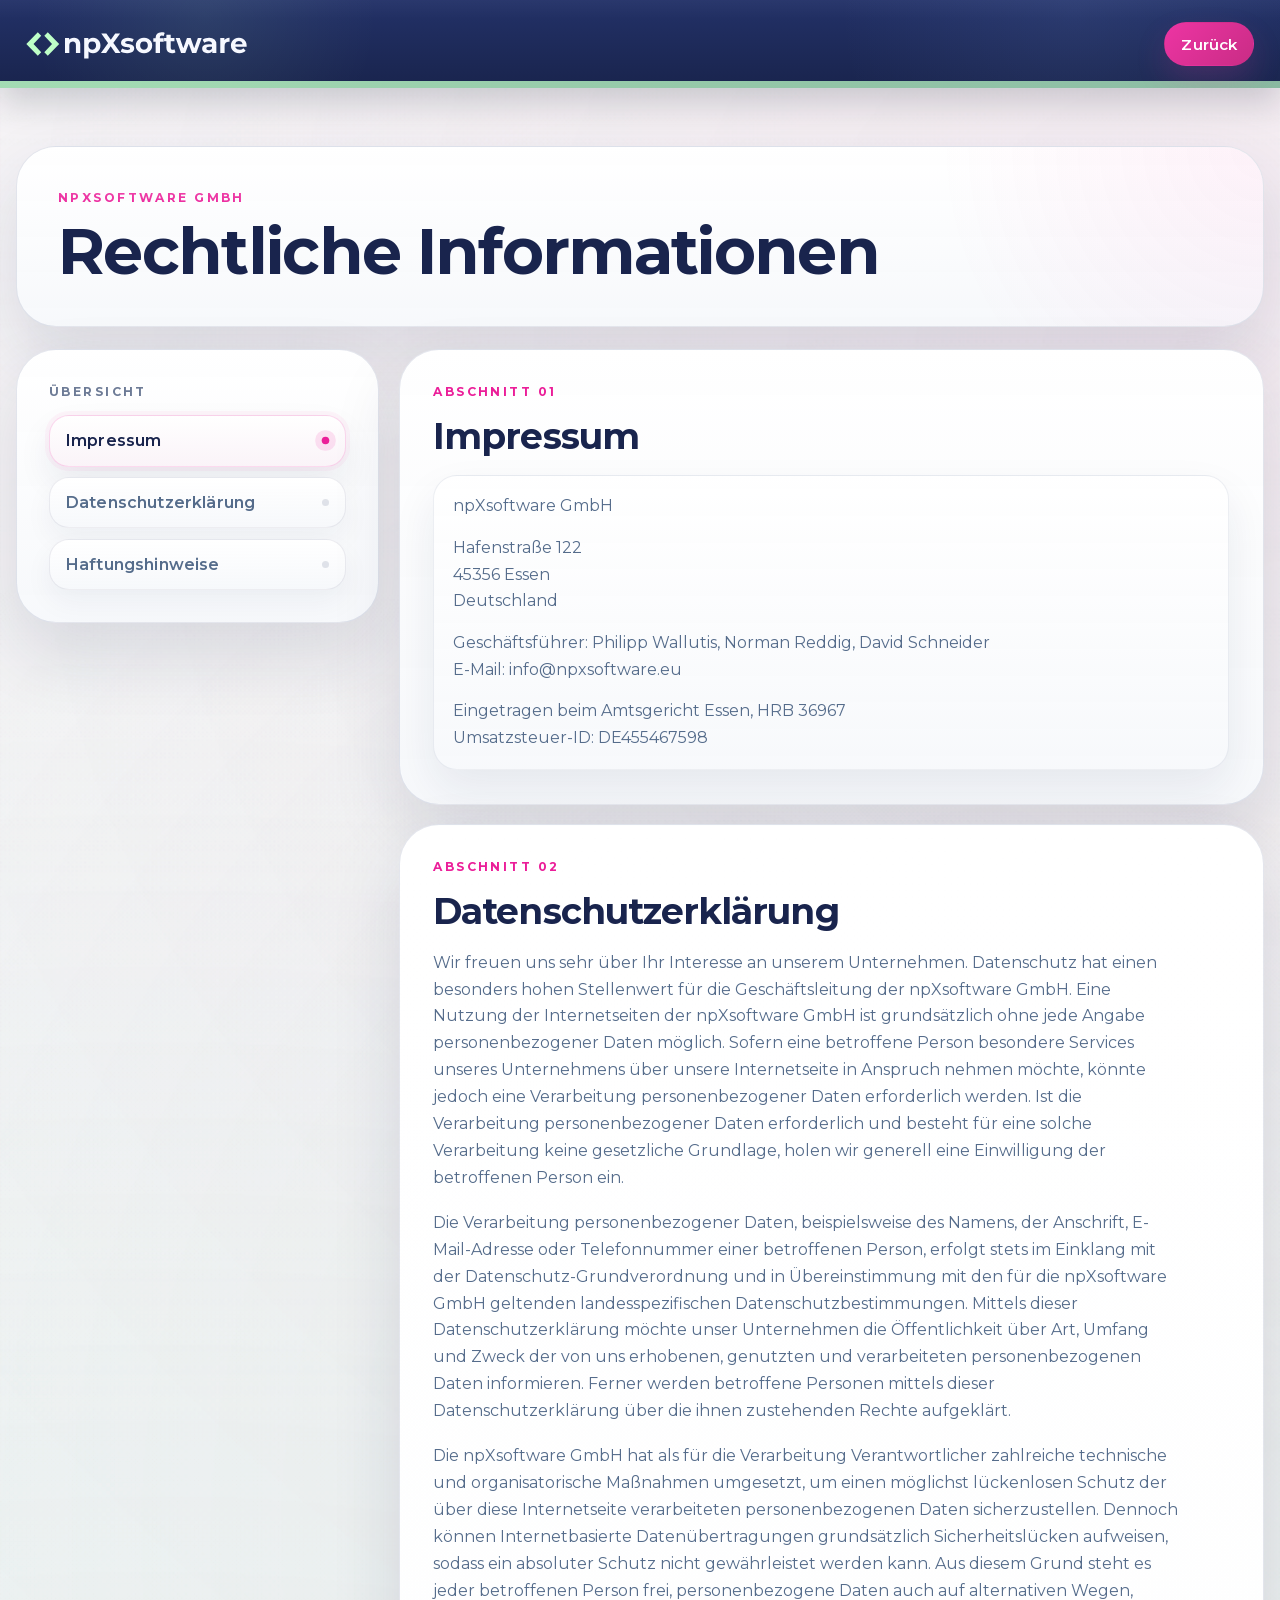
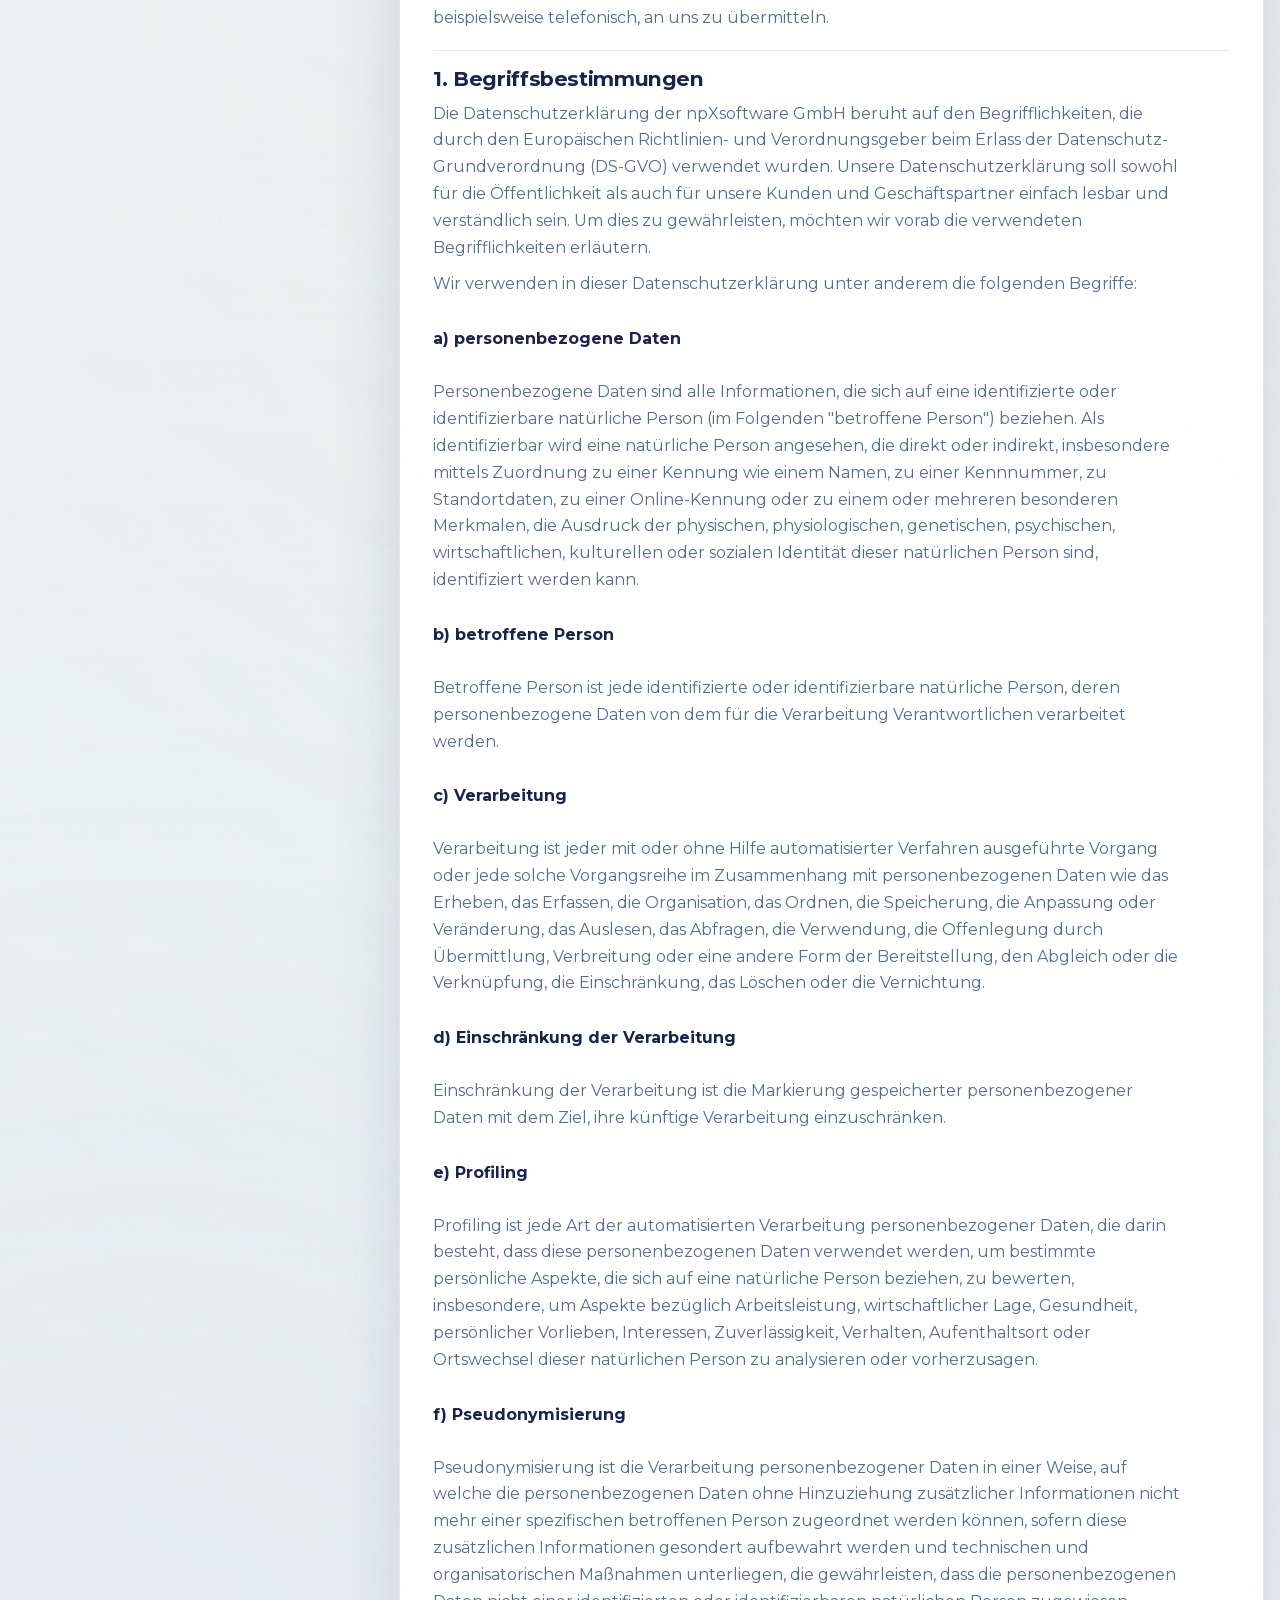
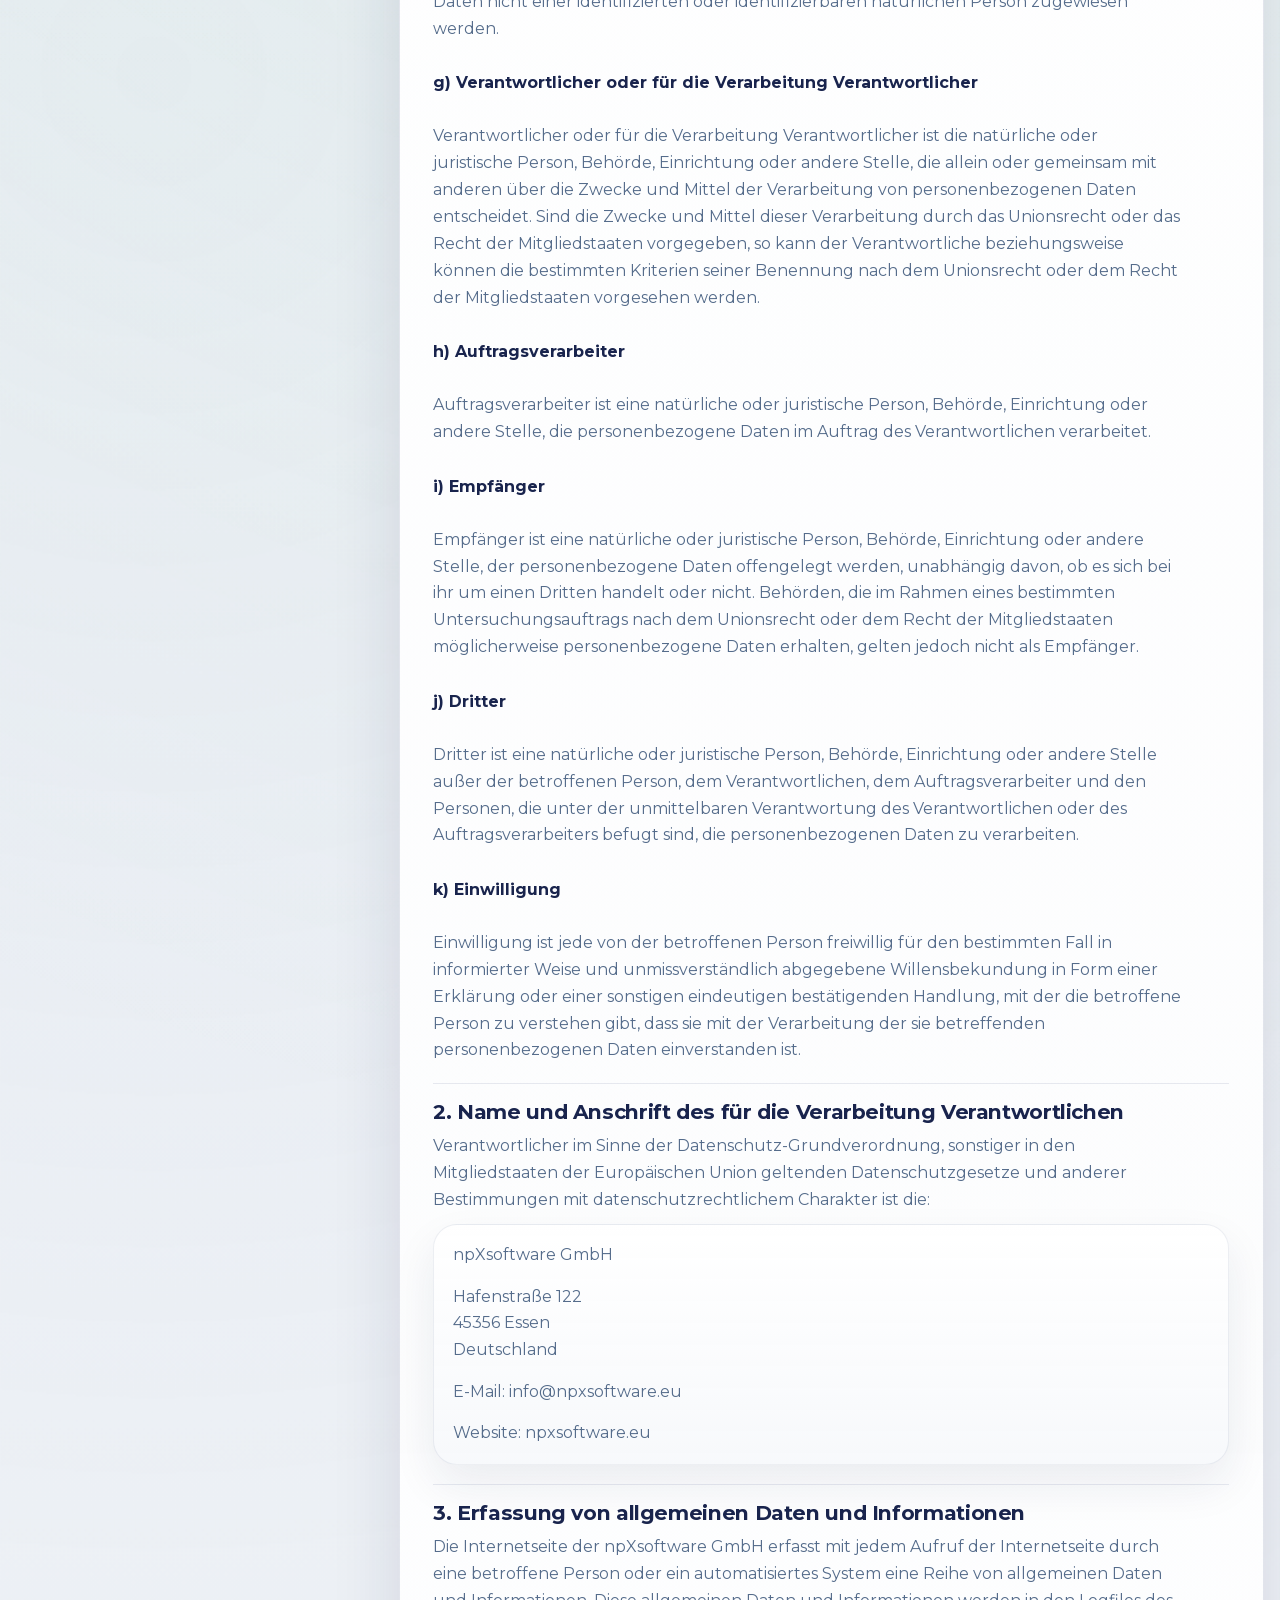
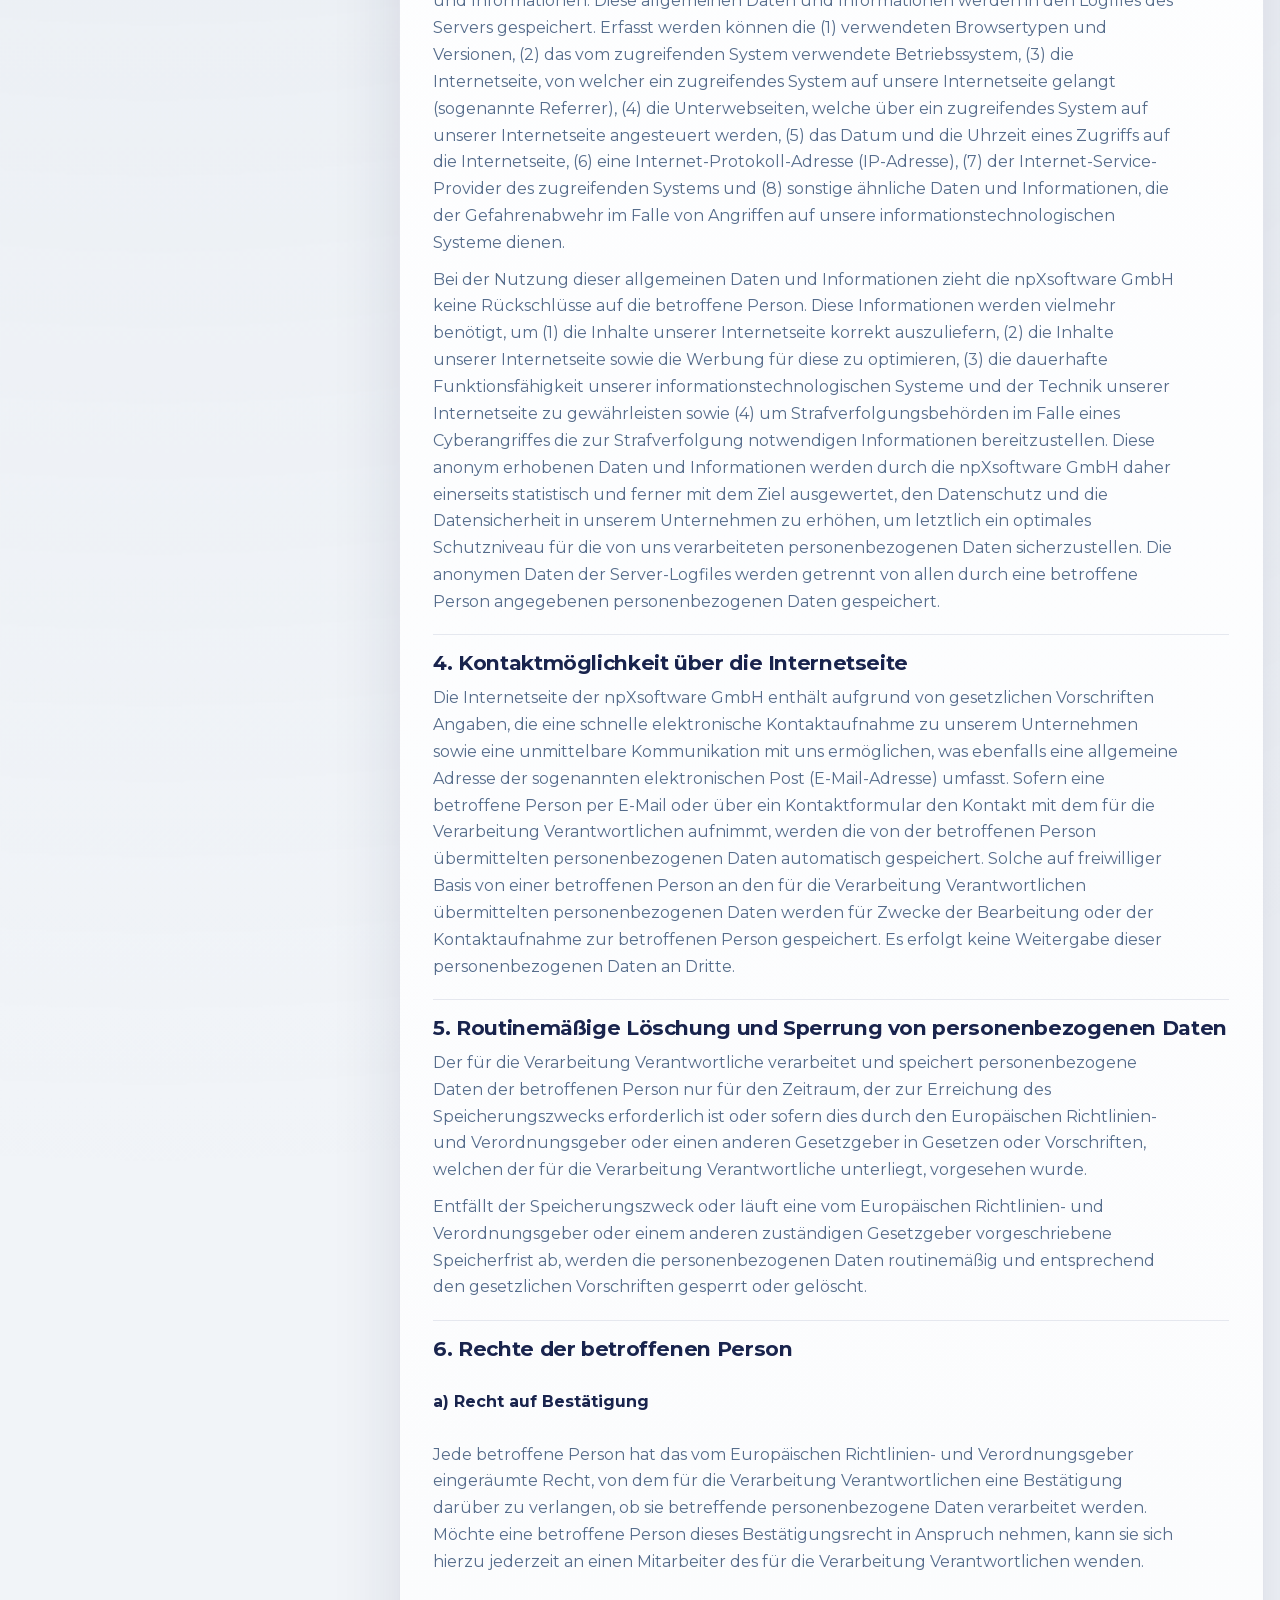
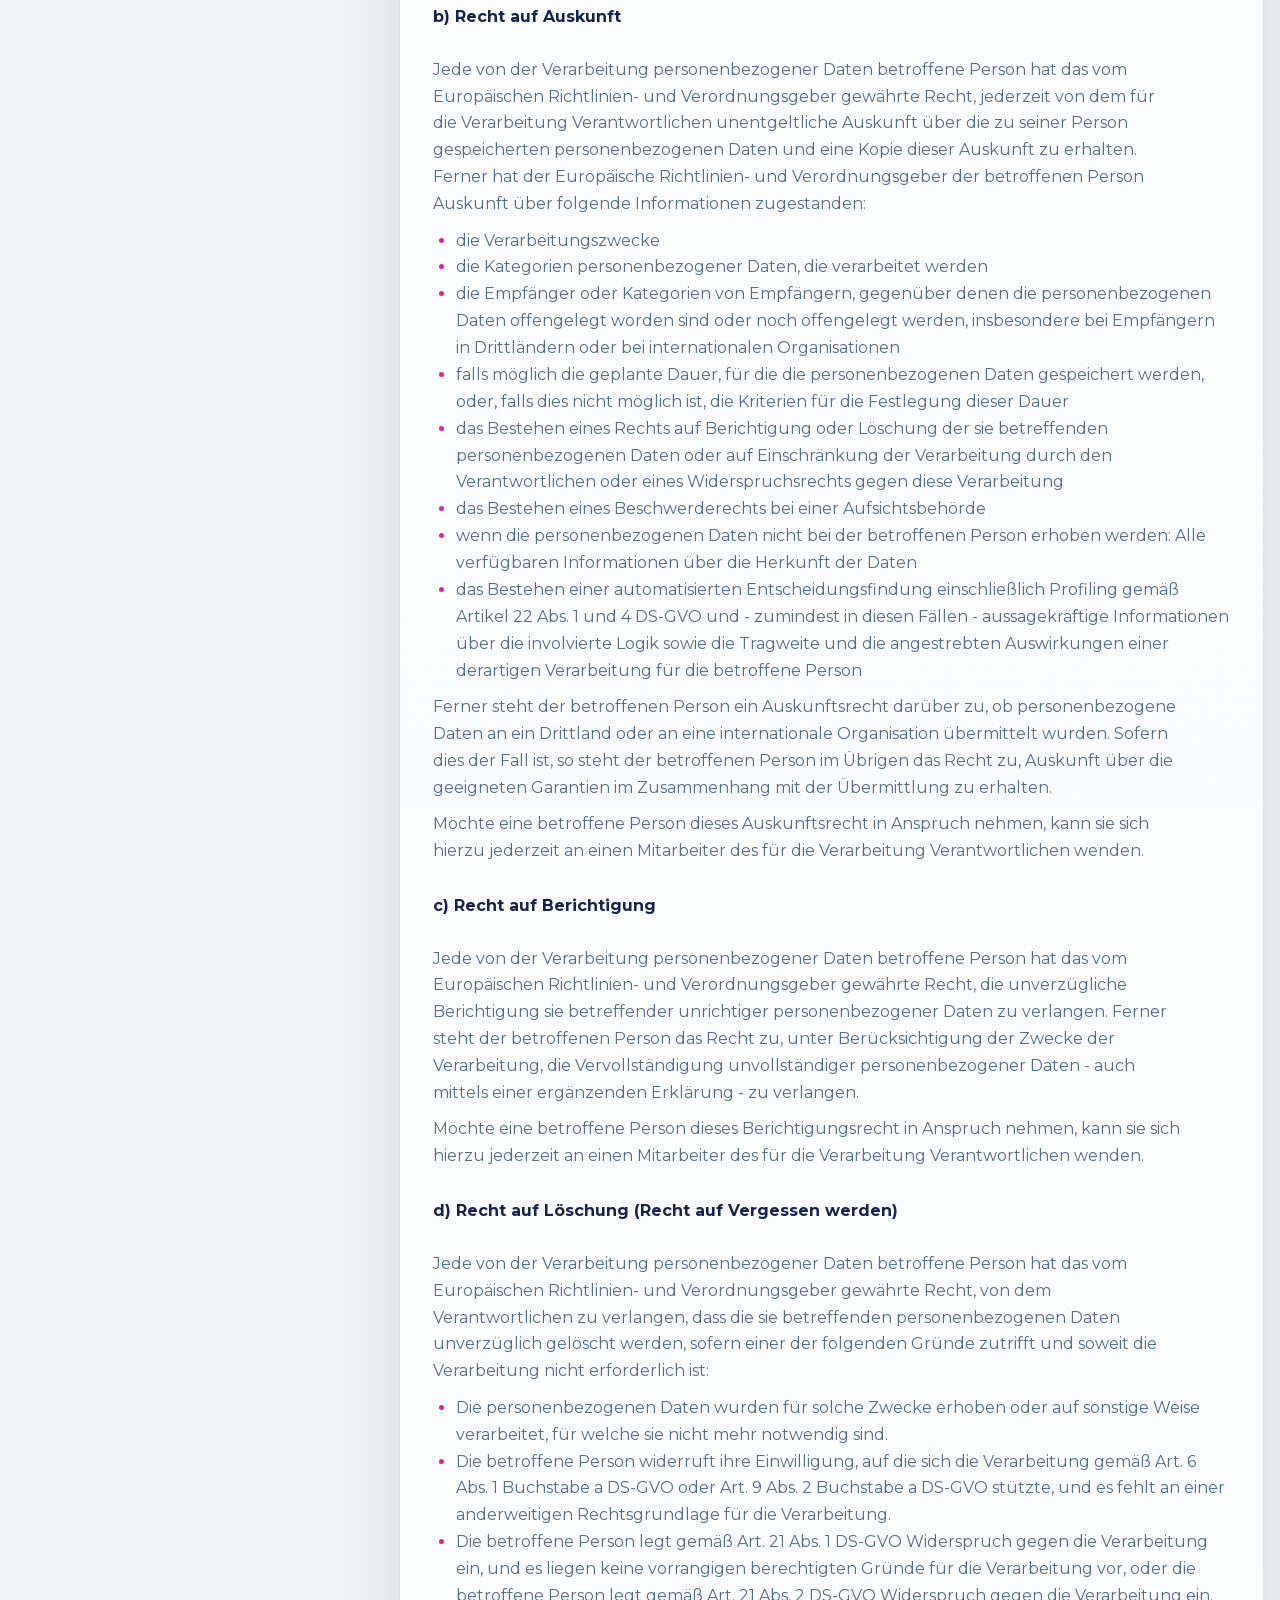
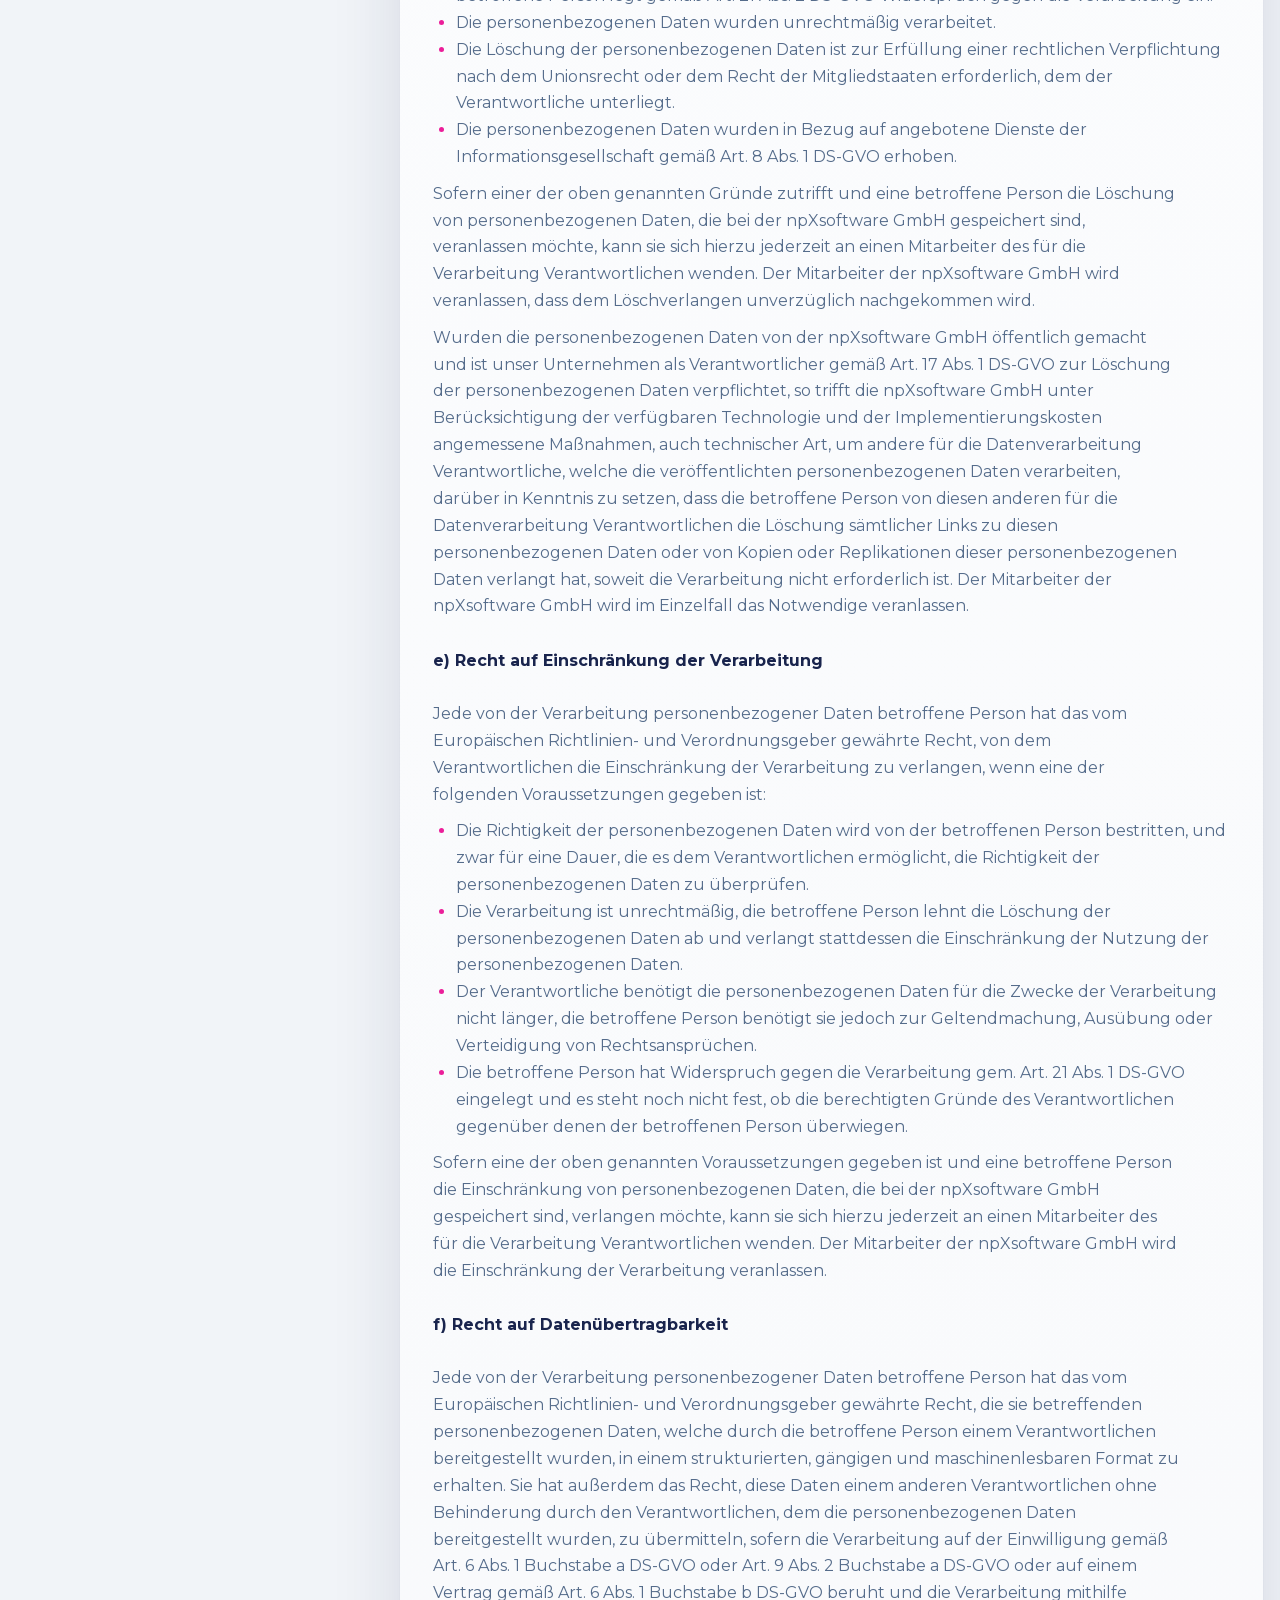
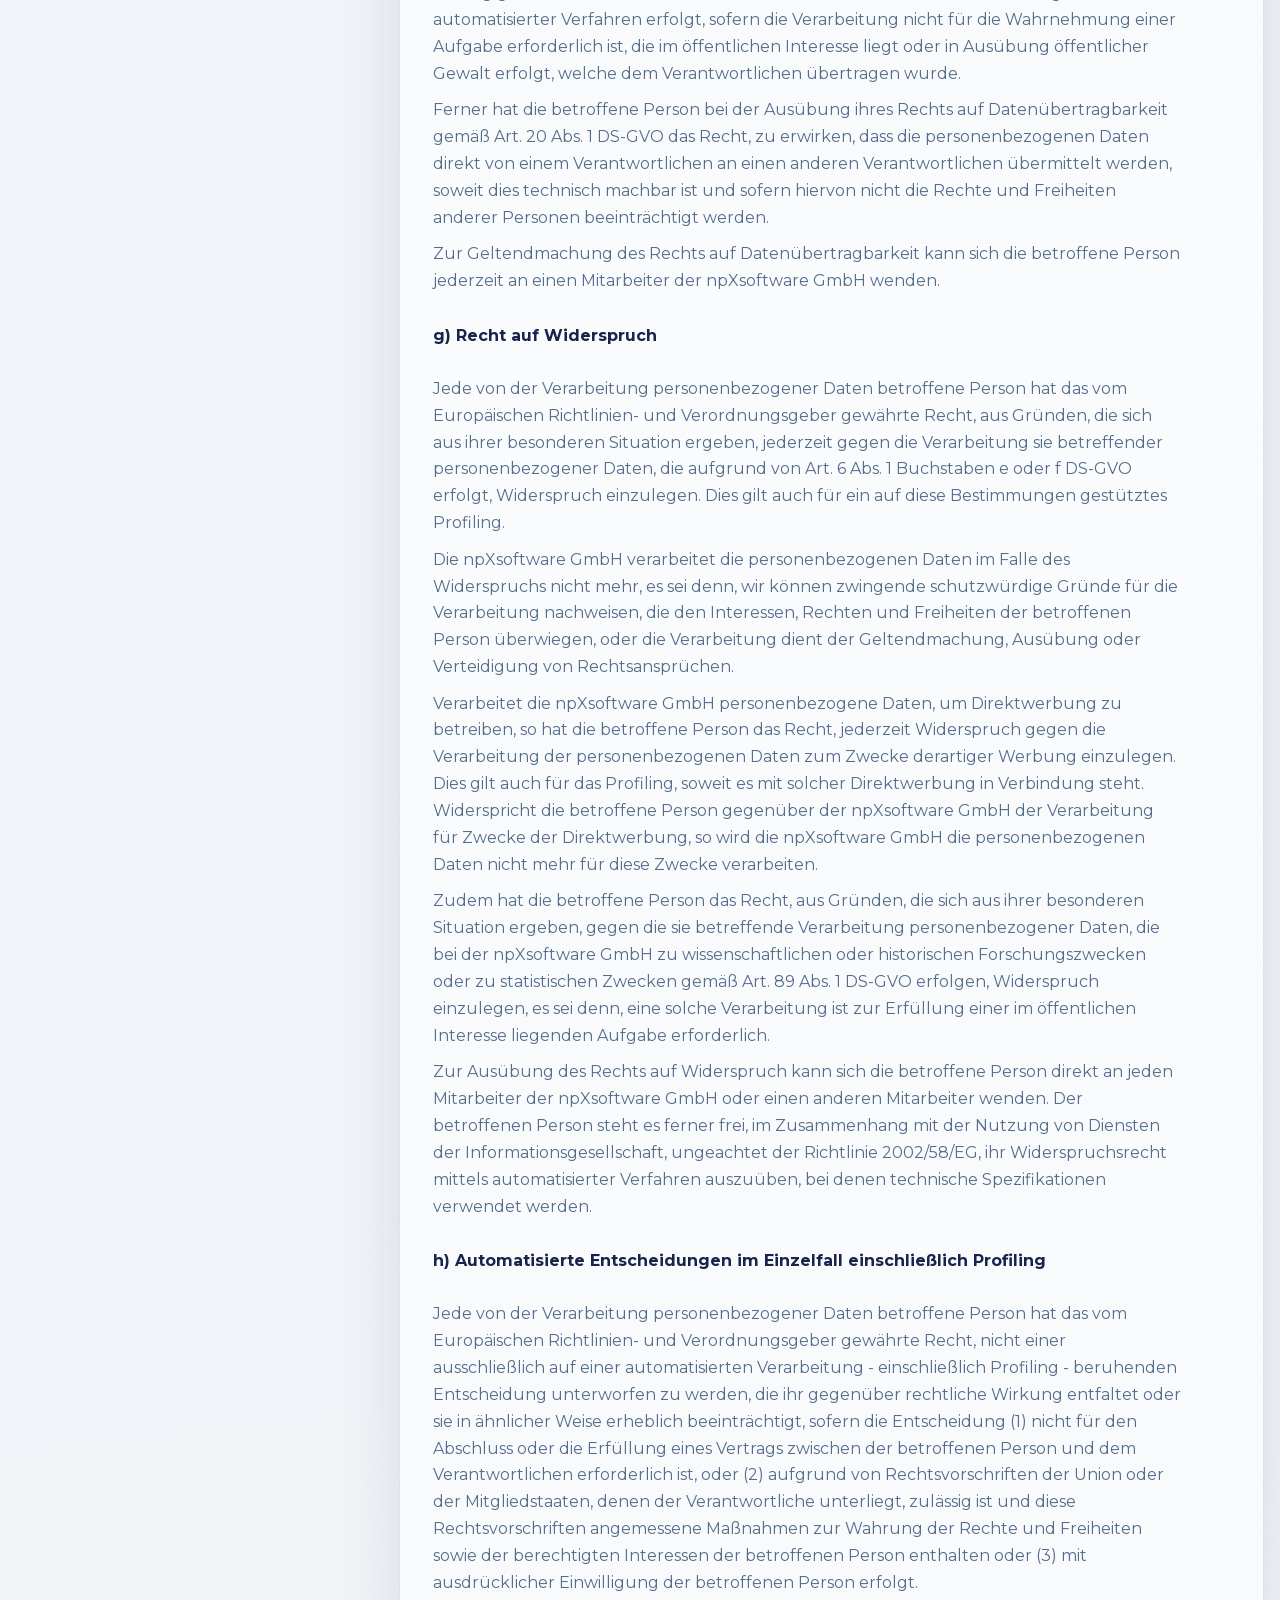
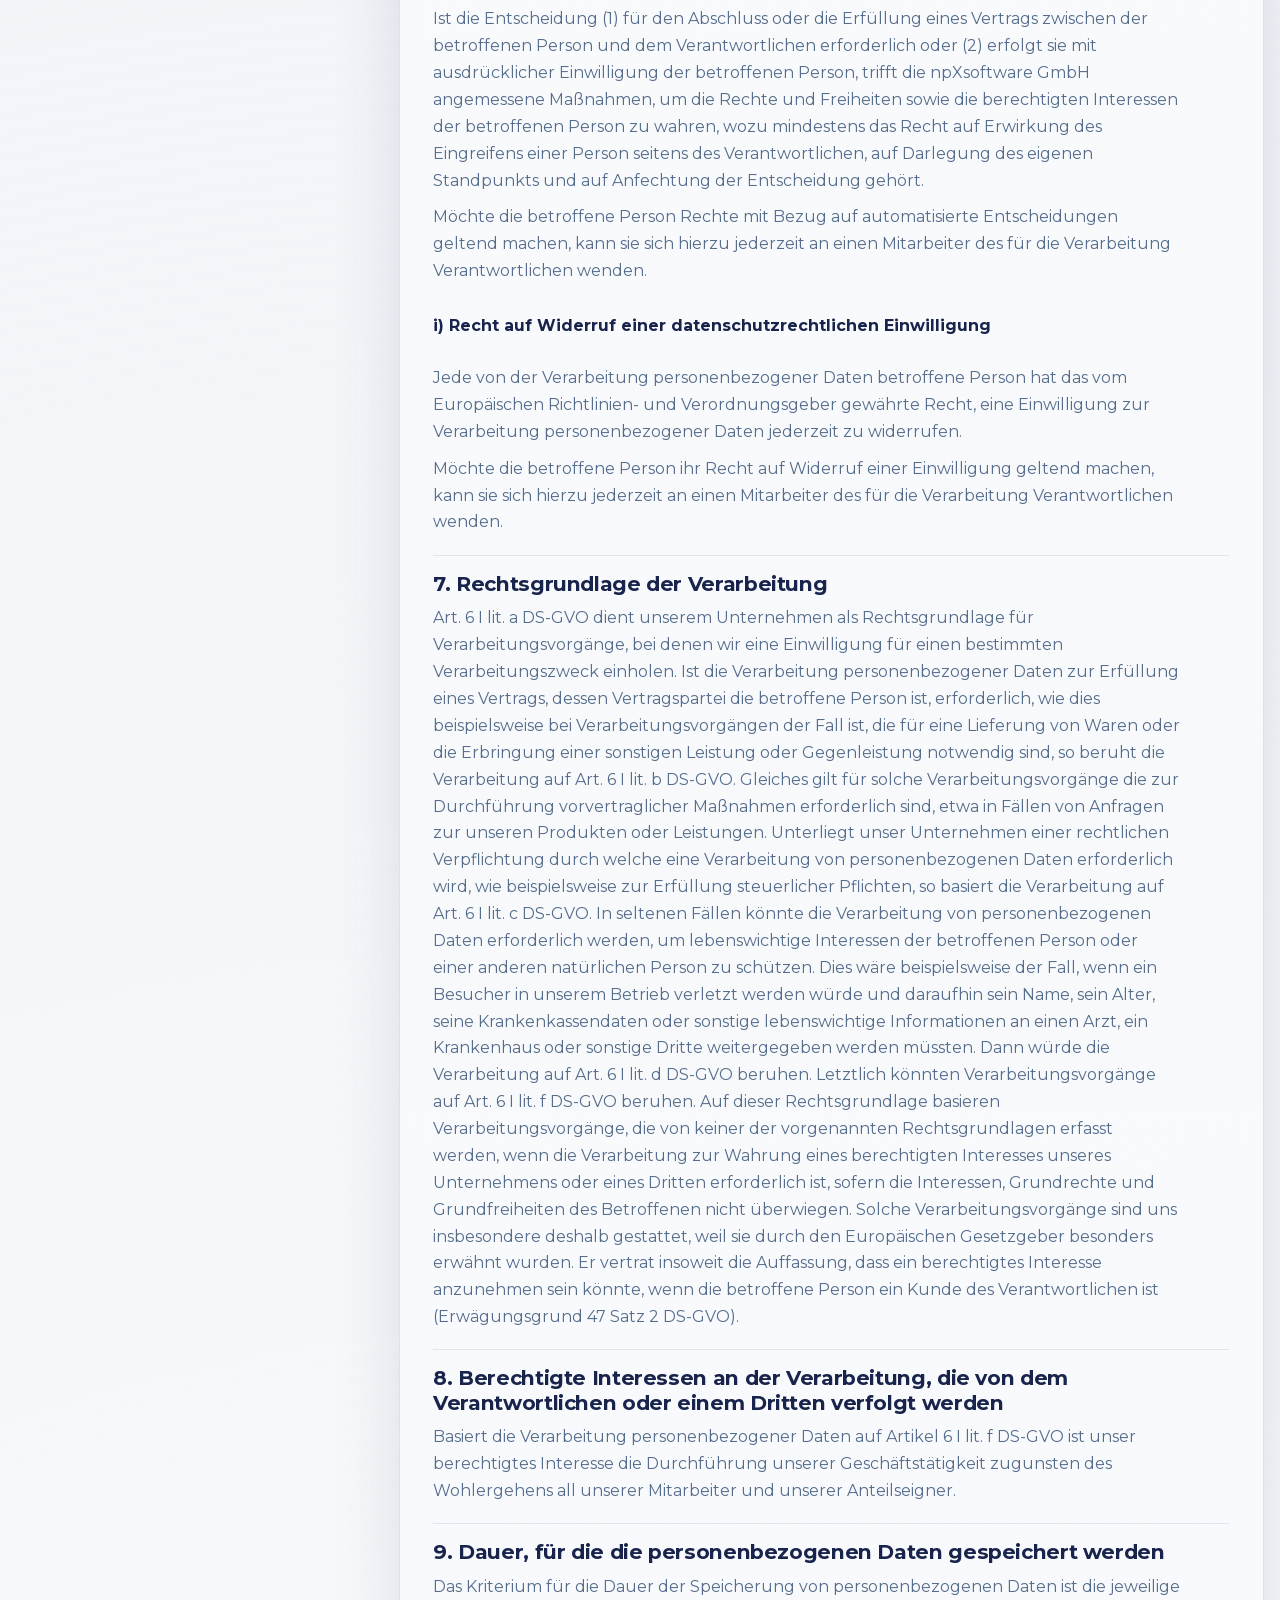
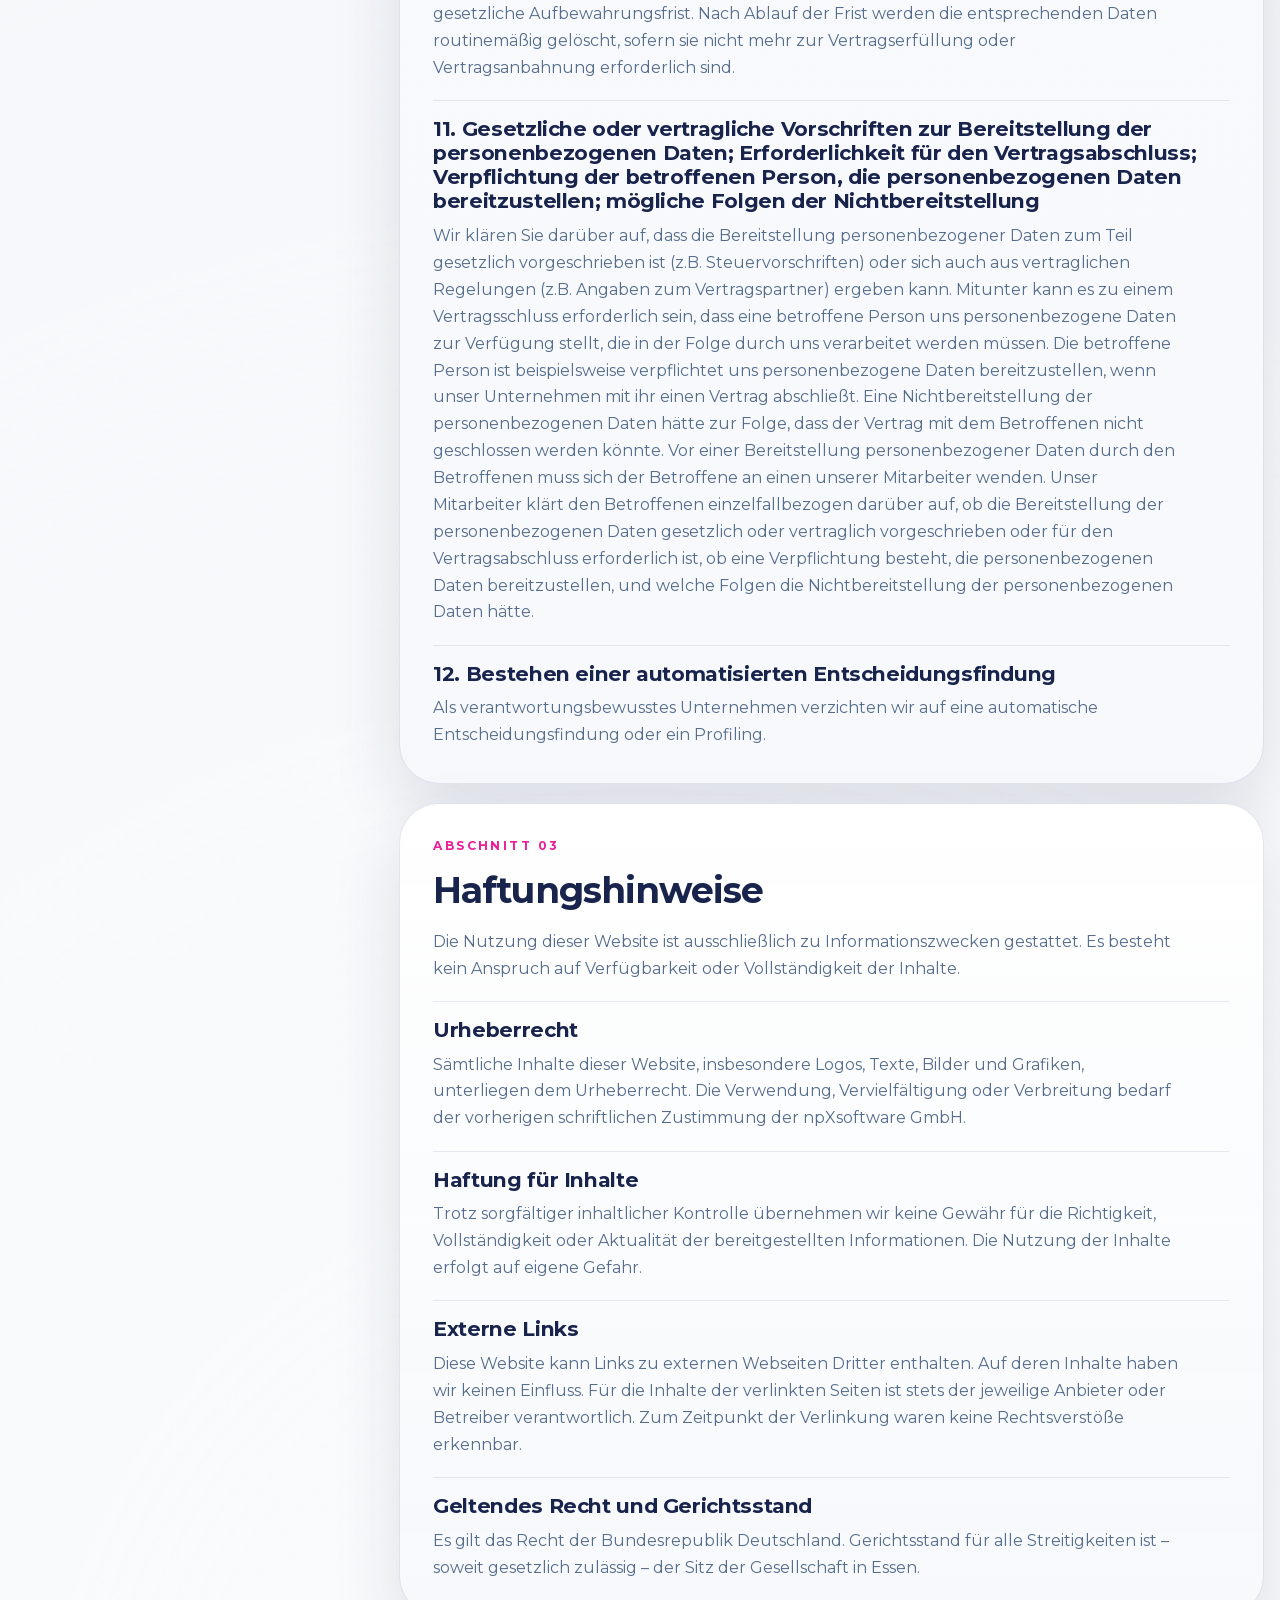
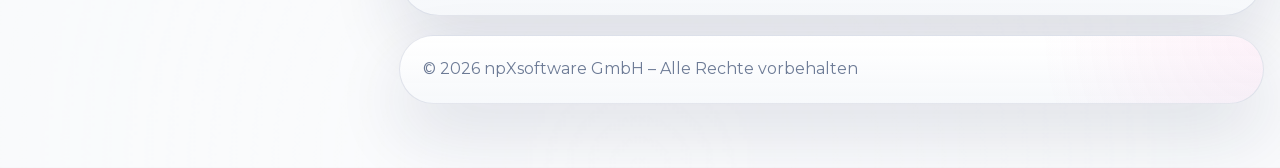
==== commit 344be984: "v1.0.4" ====
--- a/legal/index.html
+++ b/legal/index.html
@@ -6,7 +6,7 @@
     <title>Rechtliche Informationen | npXsoftware</title>
     <meta
       name="description"
-      content="Rechtliche Informationen der npXsoftware GmbH: Impressum, Datenschutzerklärung, Haftungshinweise und AGB."
+      content="Rechtliche Informationen der npXsoftware GmbH: Impressum, Datenschutzerklärung und Haftungshinweise."
     />
     <meta name="theme-color" content="#1c2753" />
     <meta
@@ -66,7 +66,6 @@
               <a href="#impressum">Impressum</a>
               <a href="#datenschutz">Datenschutzerklärung</a>
               <a href="#nutzungsbedingungen">Haftungshinweise</a>
-              <a href="#agb">AGB</a>
             </nav>
           </aside>
 
@@ -946,29 +945,6 @@
               </div>
             </section>
 
-            <section class="legal-panel" id="agb" data-reveal>
-              <div class="section-head">
-                <span class="section-tag">Abschnitt 04</span>
-                <h2>Allgemeine Geschäftsbedingungen (AGB)</h2>
-              </div>
-              <div class="section-body">
-                <p>
-                  Unsere aktuellen Allgemeinen Geschäftsbedingungen (AGB) für
-                  alle Services und Leistungen der npXsoftware GmbH finden Sie
-                  hier als PDF-Dokument.
-                </p>
-                <div class="download-row">
-                  <a
-                    class="btn"
-                    href="./assets/docs/npXsoftware%20AGBs.pdf"
-                    target="_blank"
-                    rel="noopener"
-                    ><span>AGBs anzeigen (PDF)</span></a
-                  >
-                </div>
-              </div>
-            </section>
-
             <footer class="legal-footer" data-reveal>
               <p>&copy; 2026 npXsoftware GmbH – Alle Rechte vorbehalten</p>
             </footer>
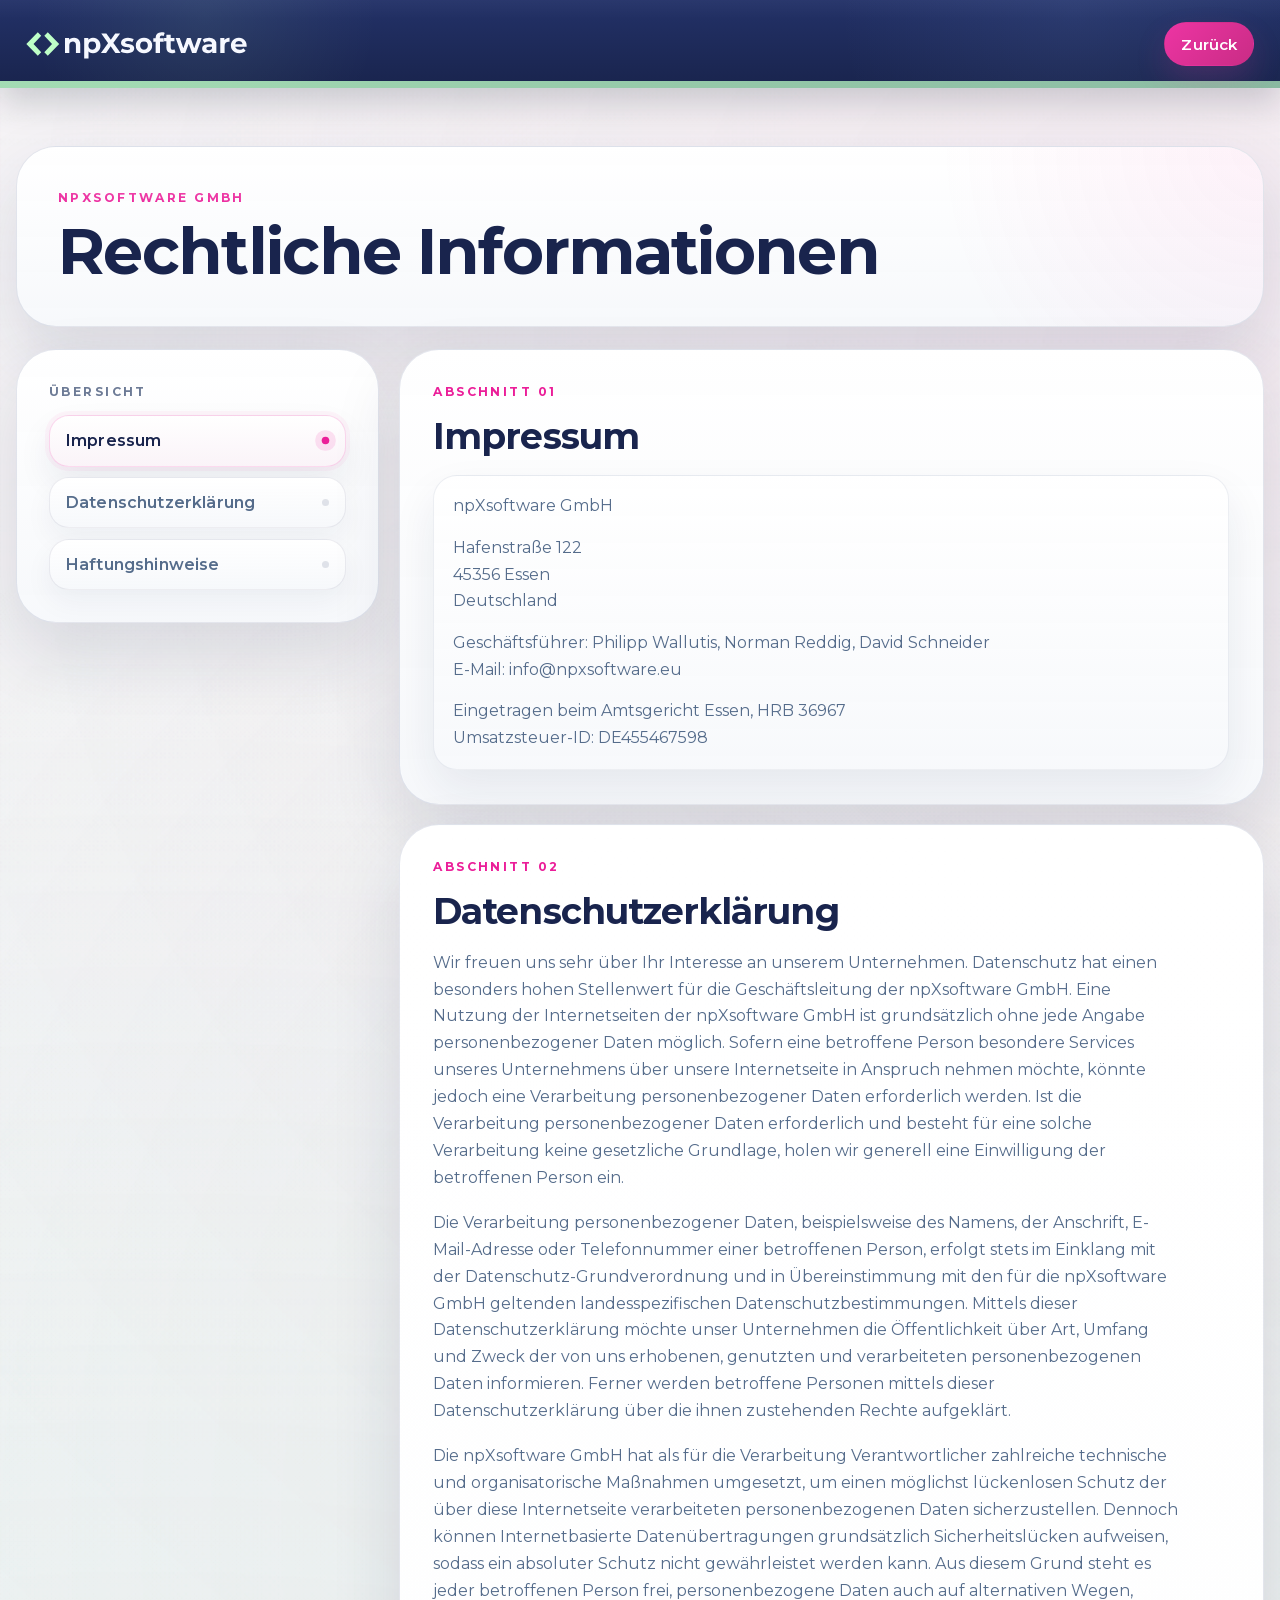
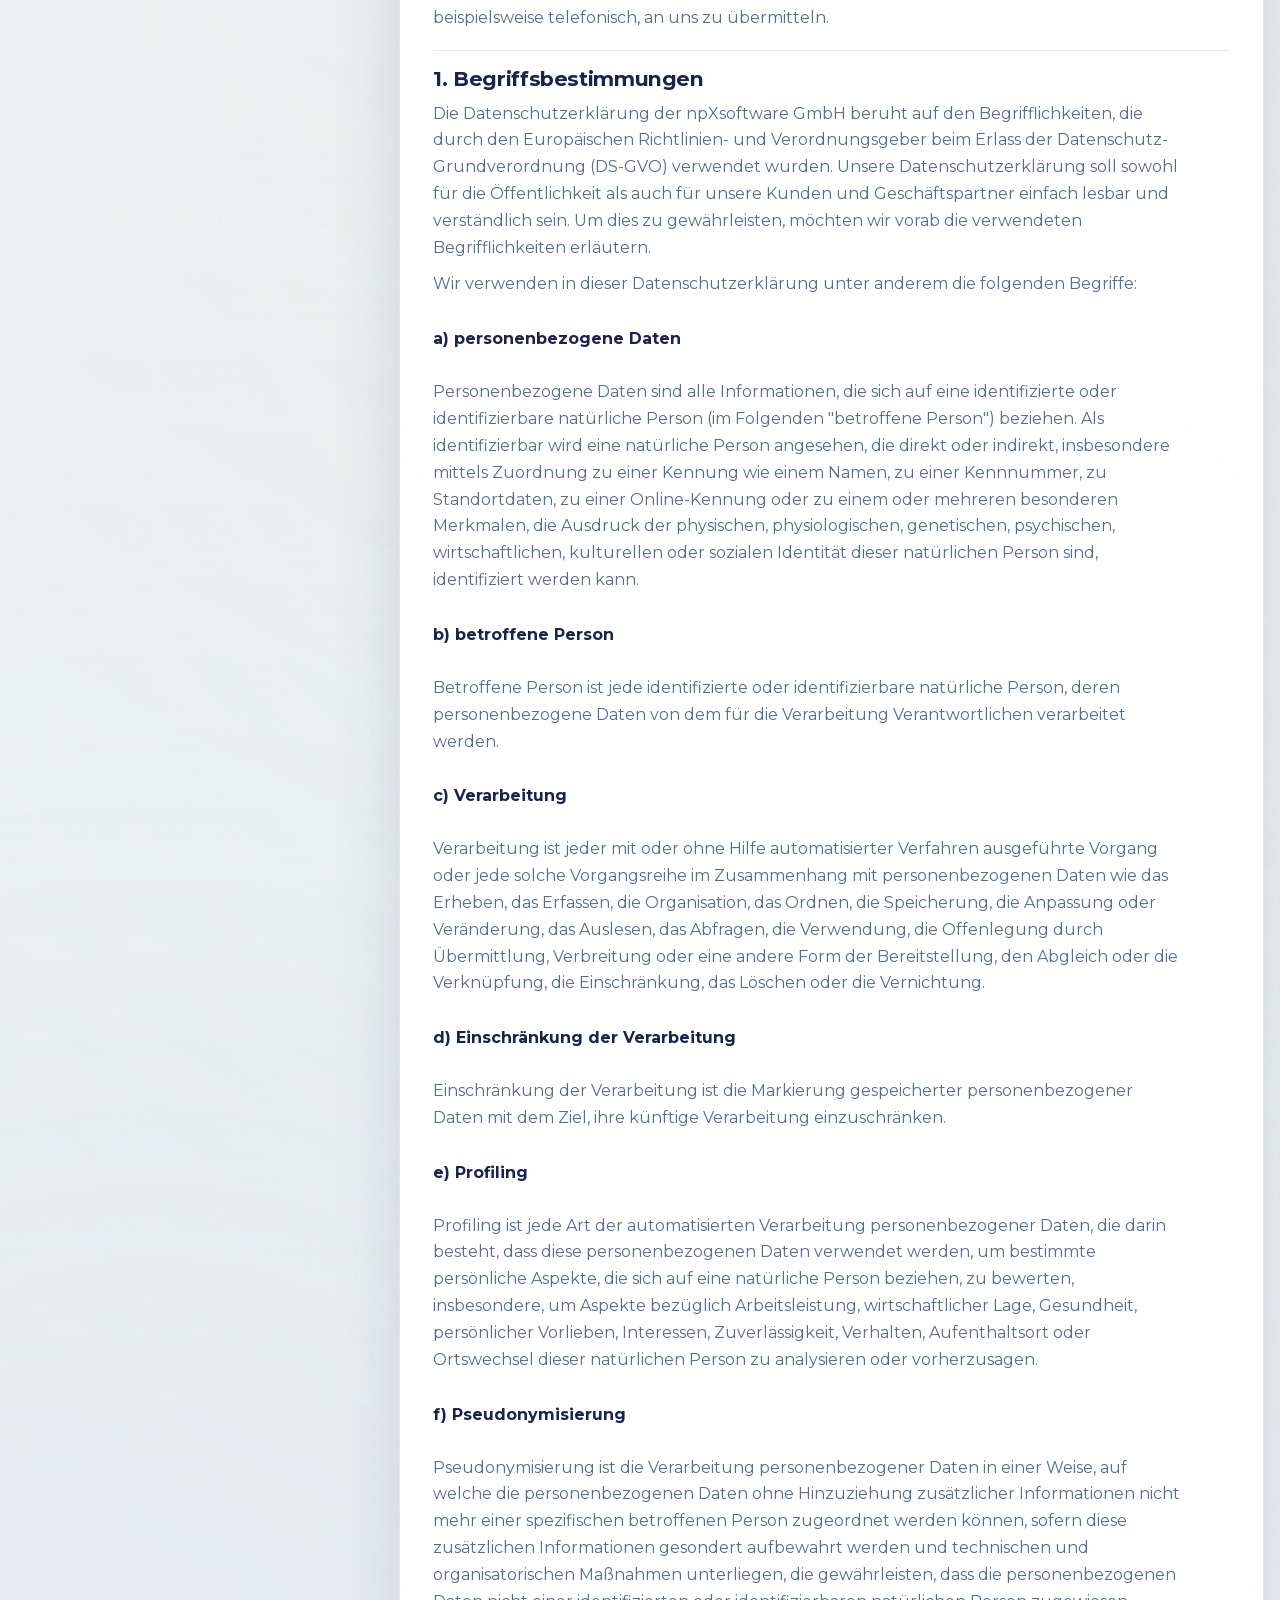
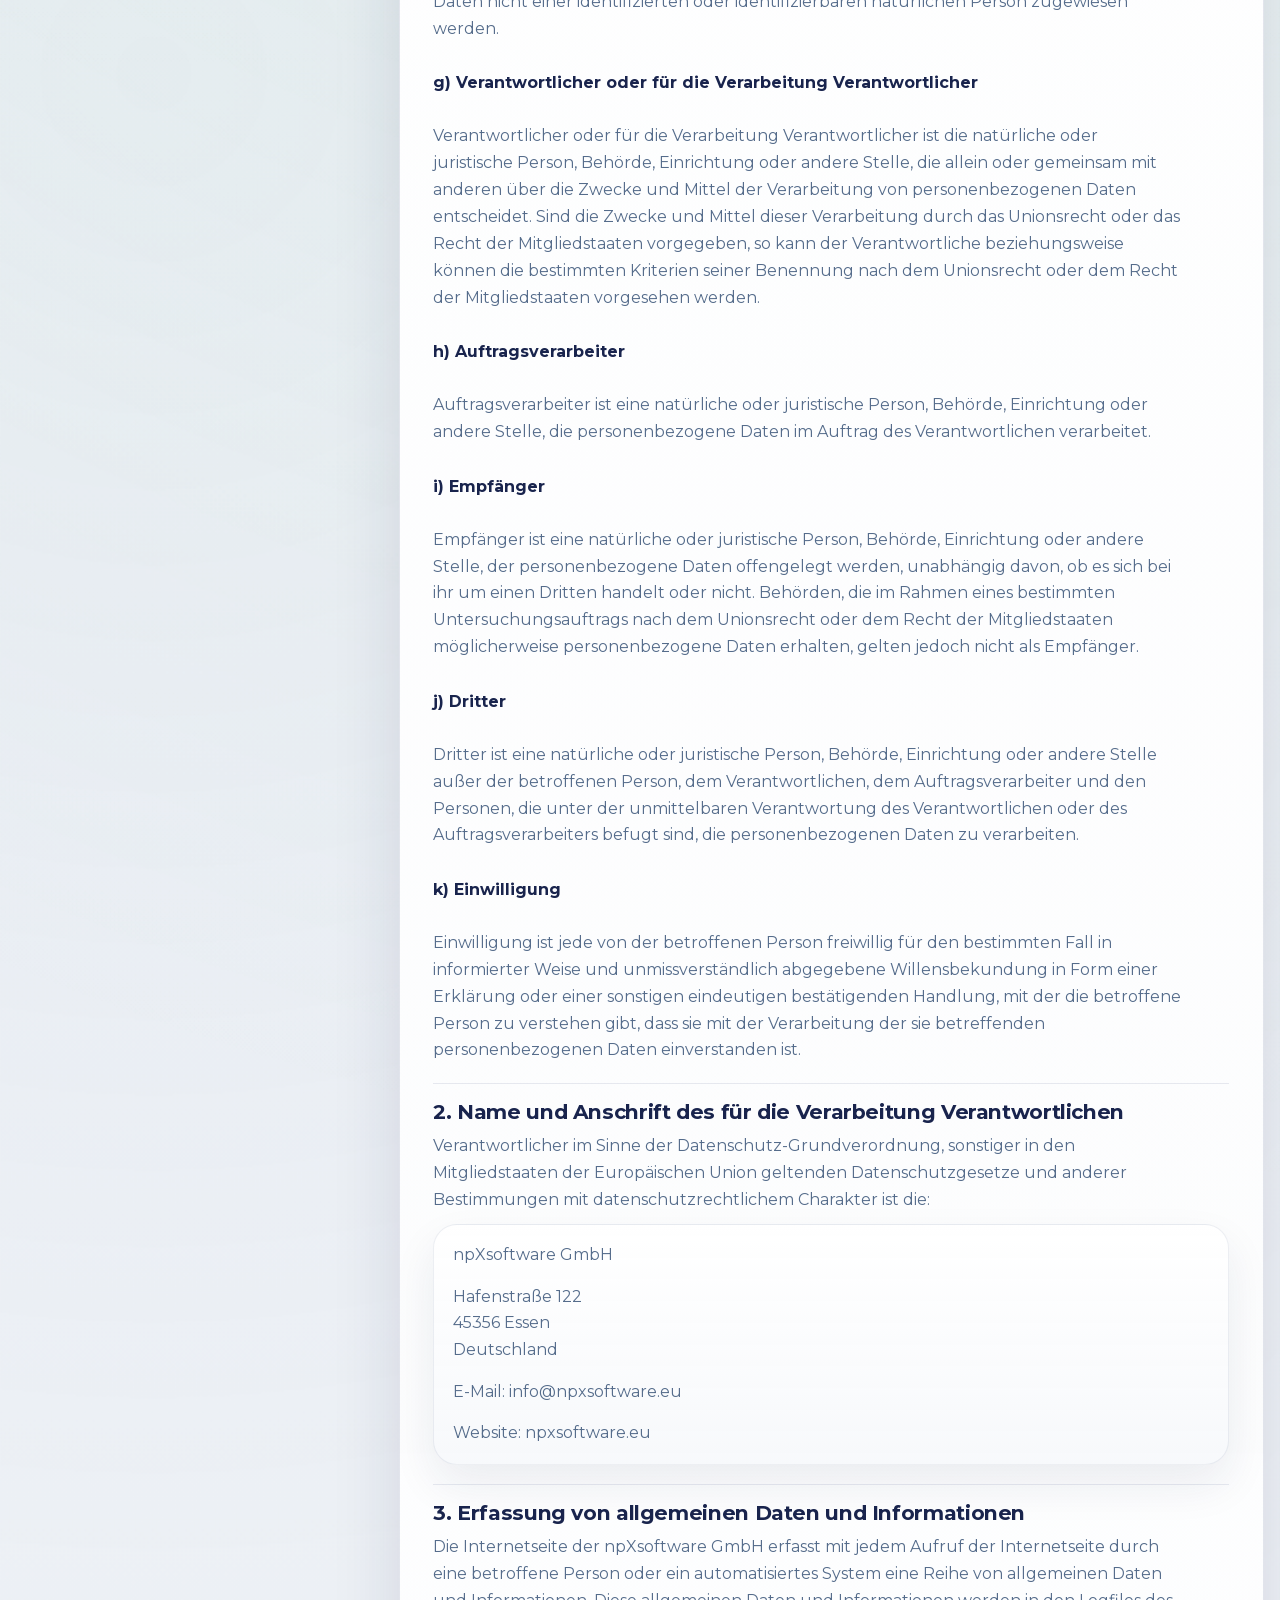
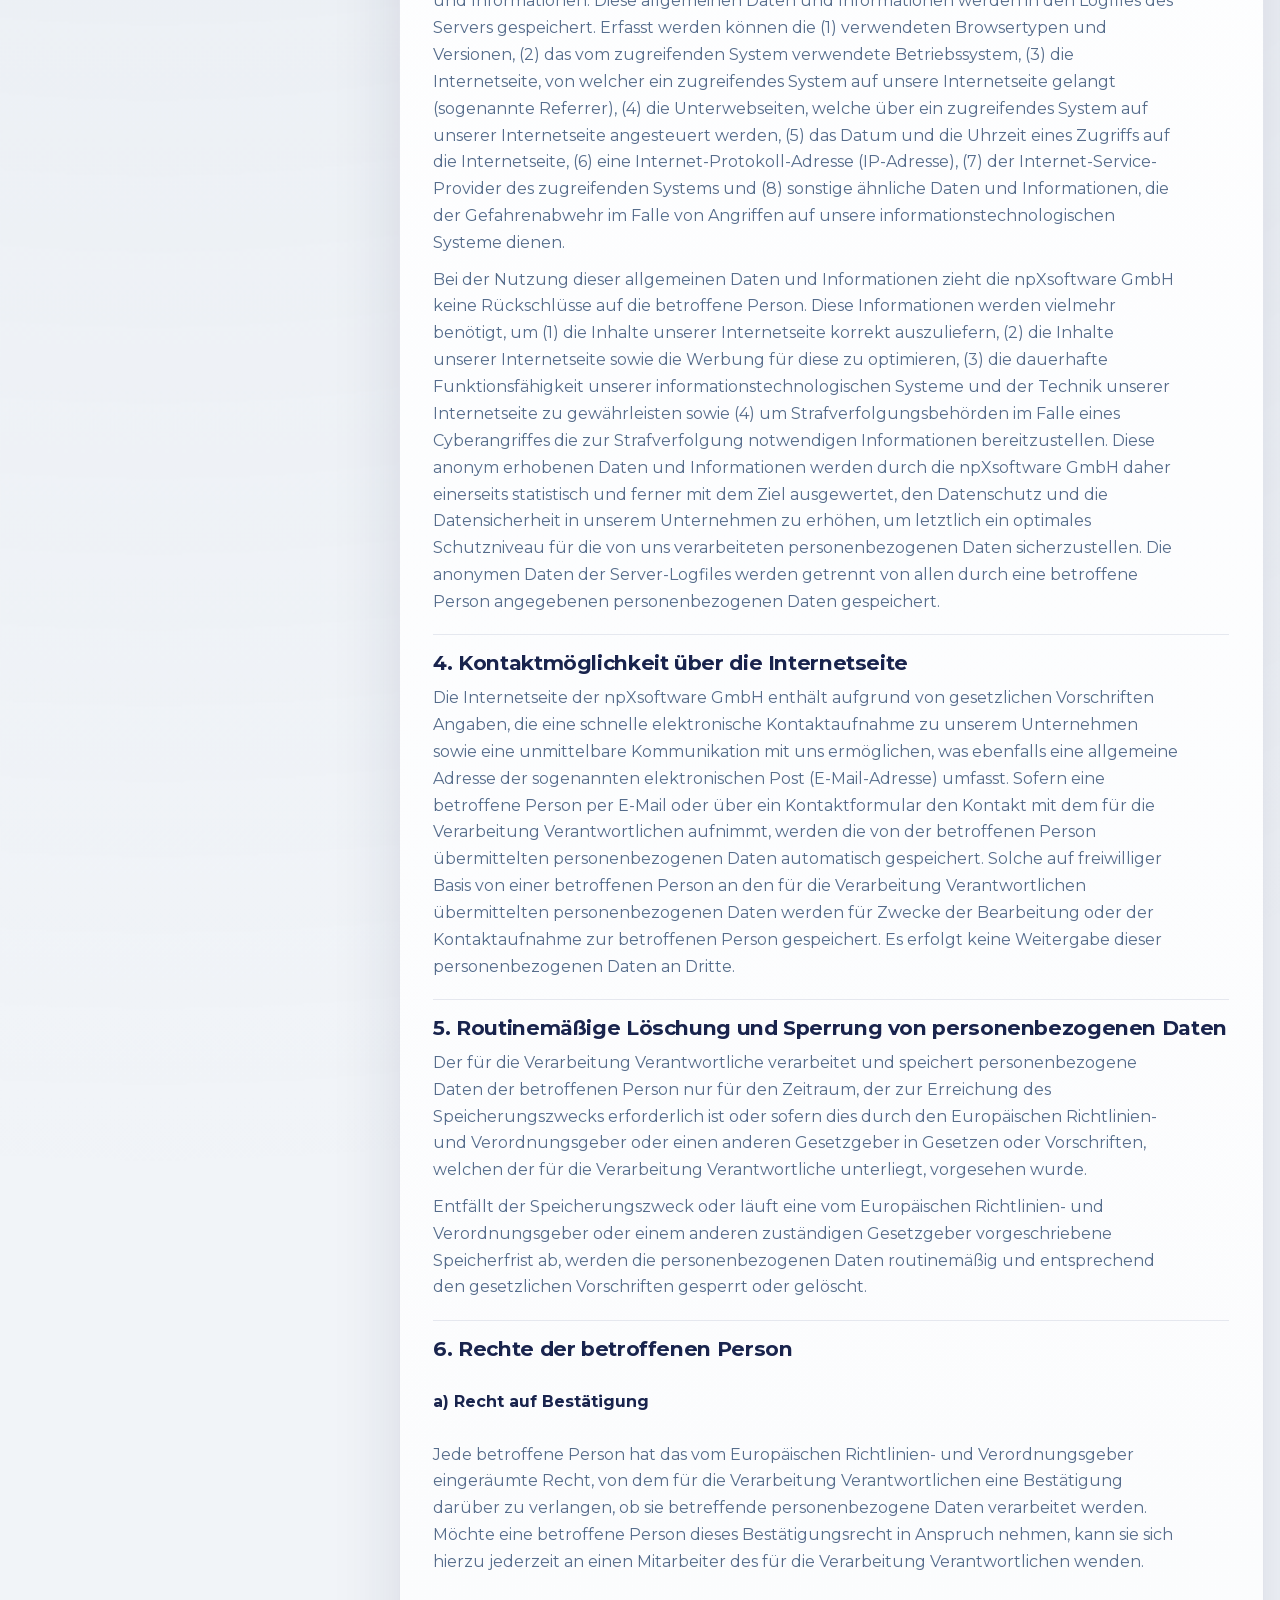
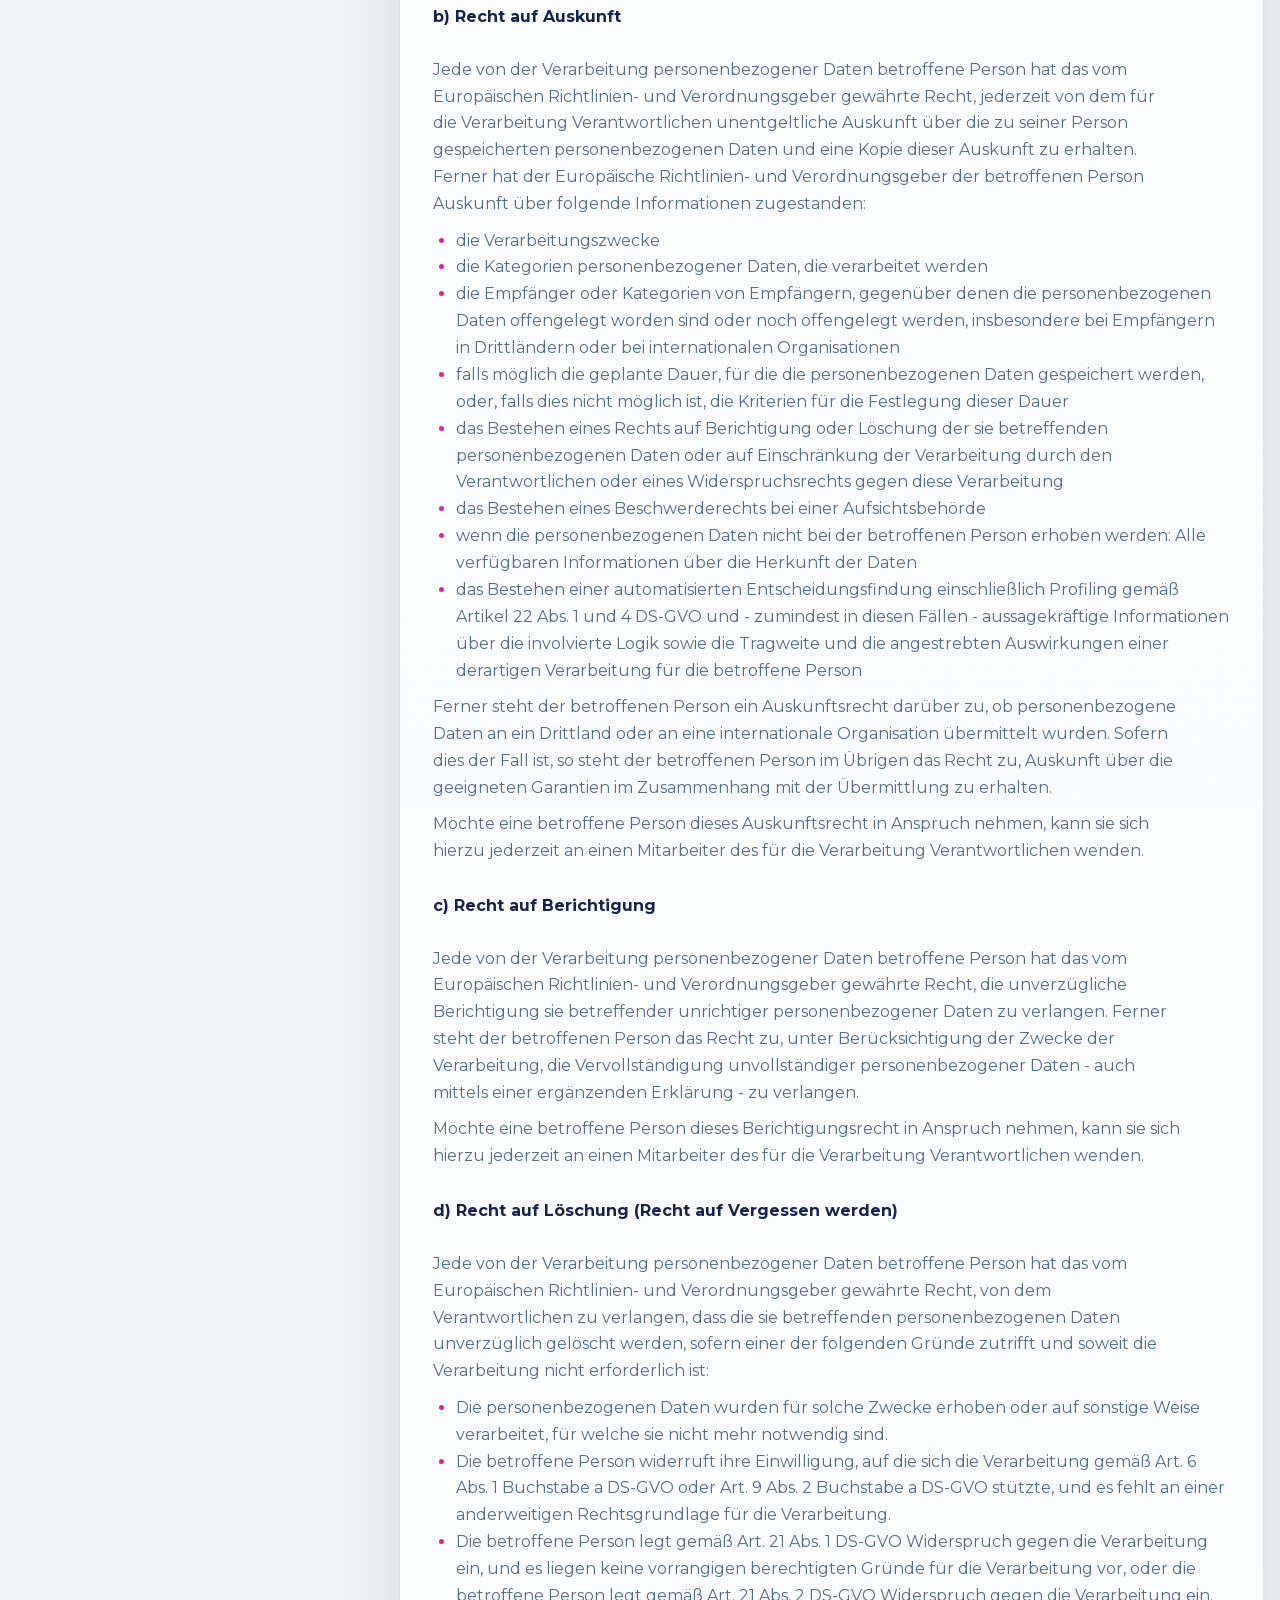
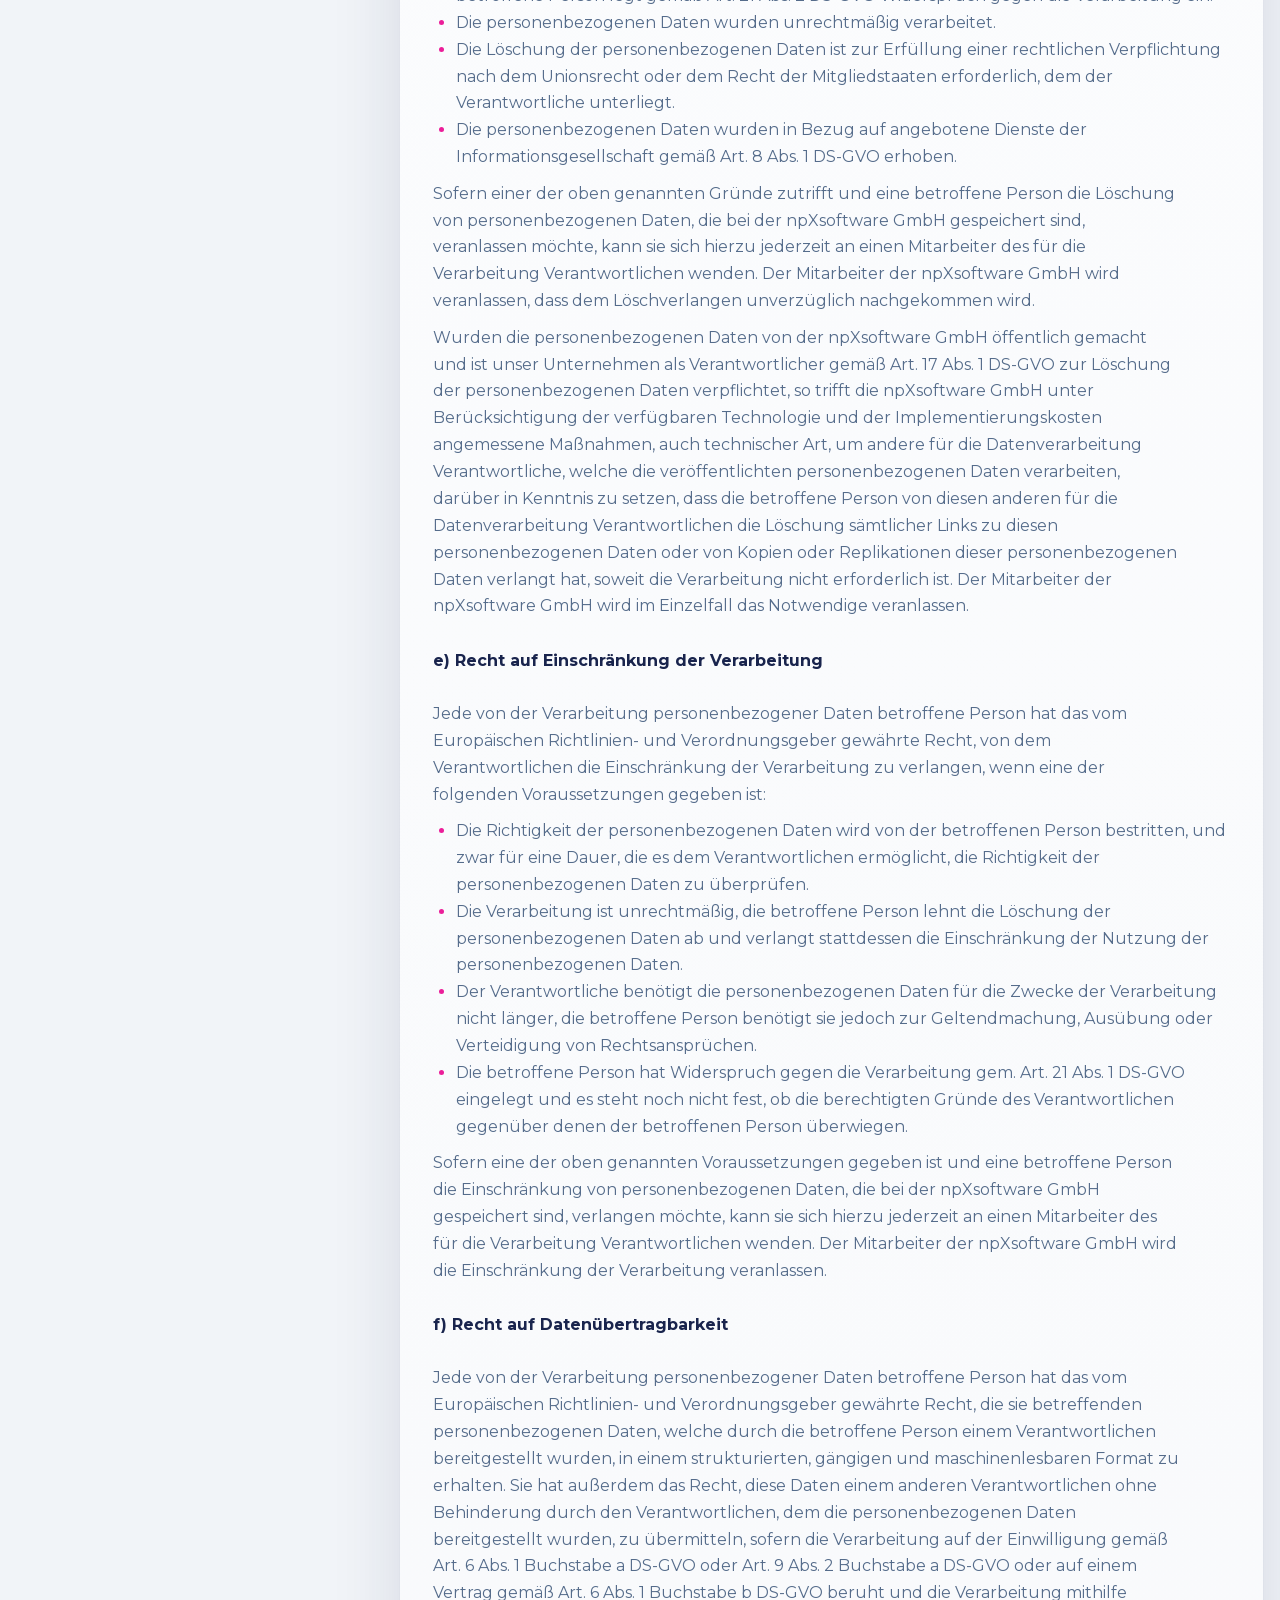
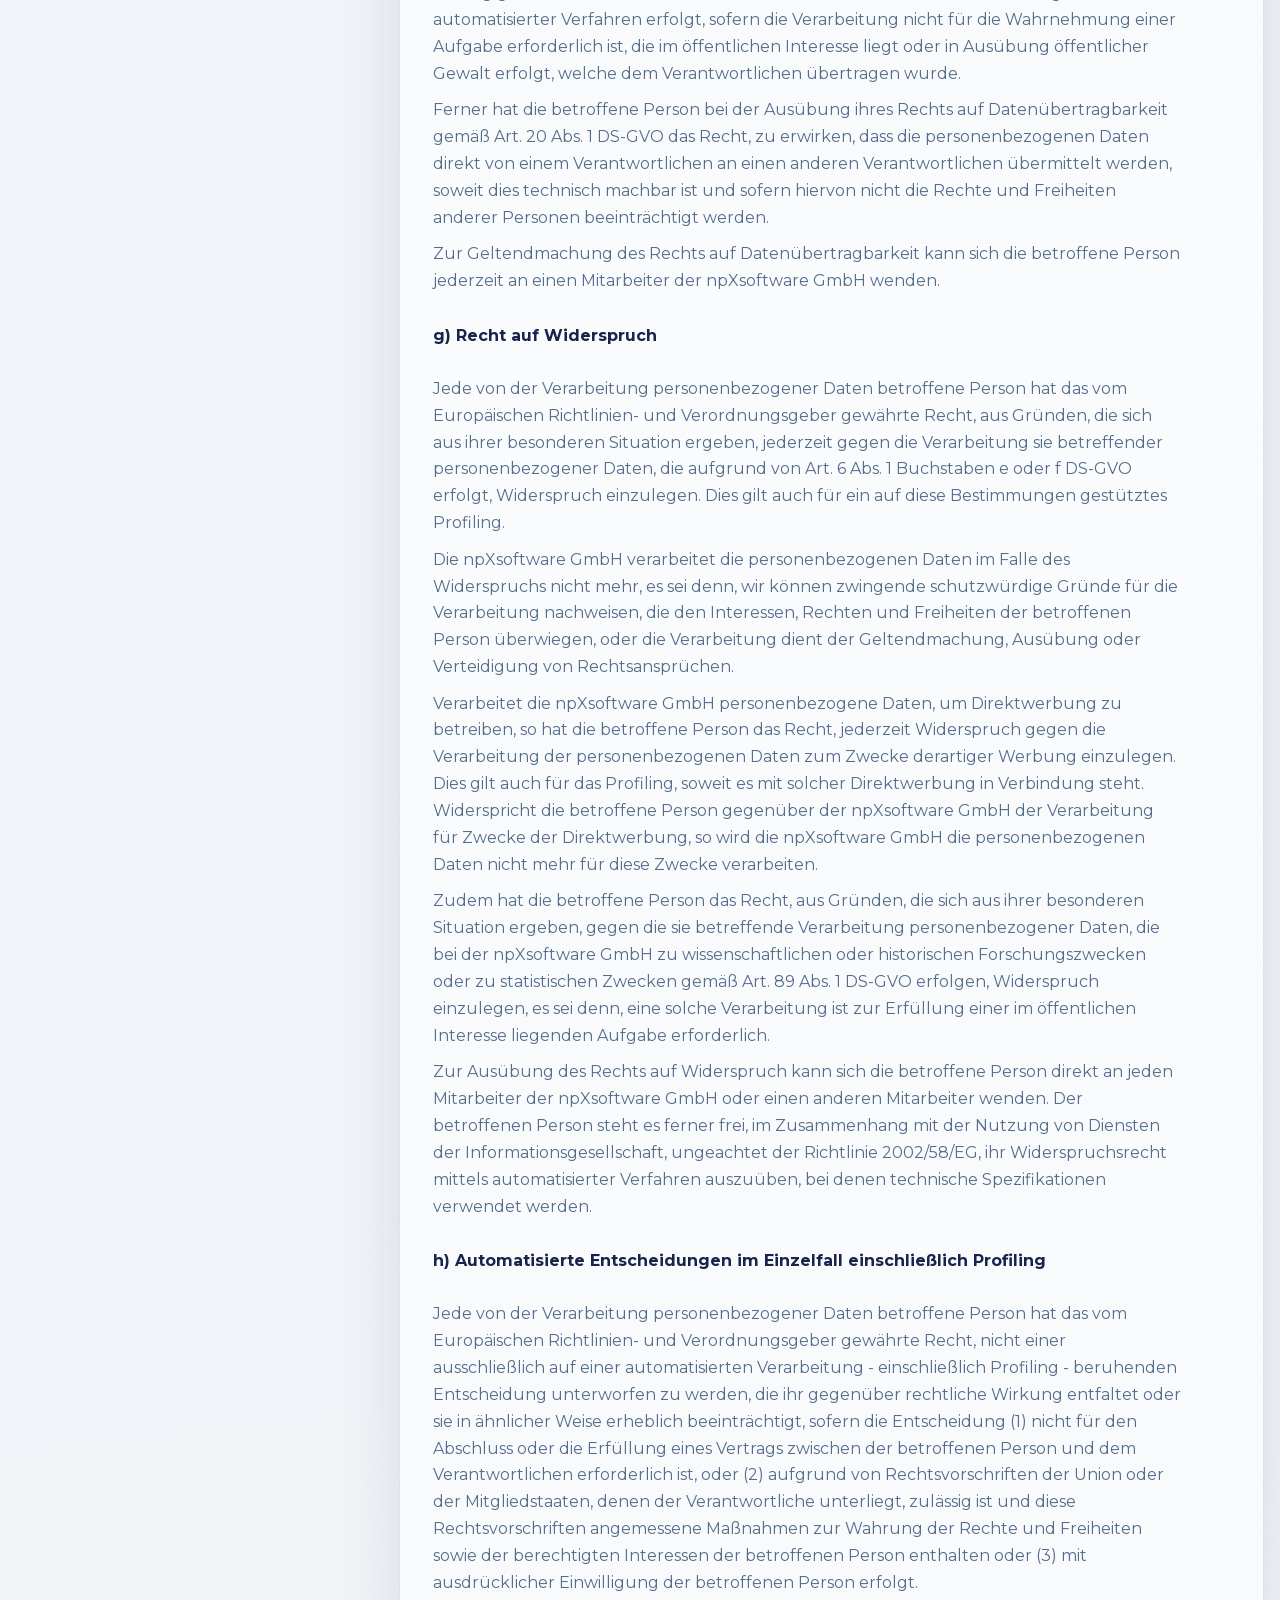
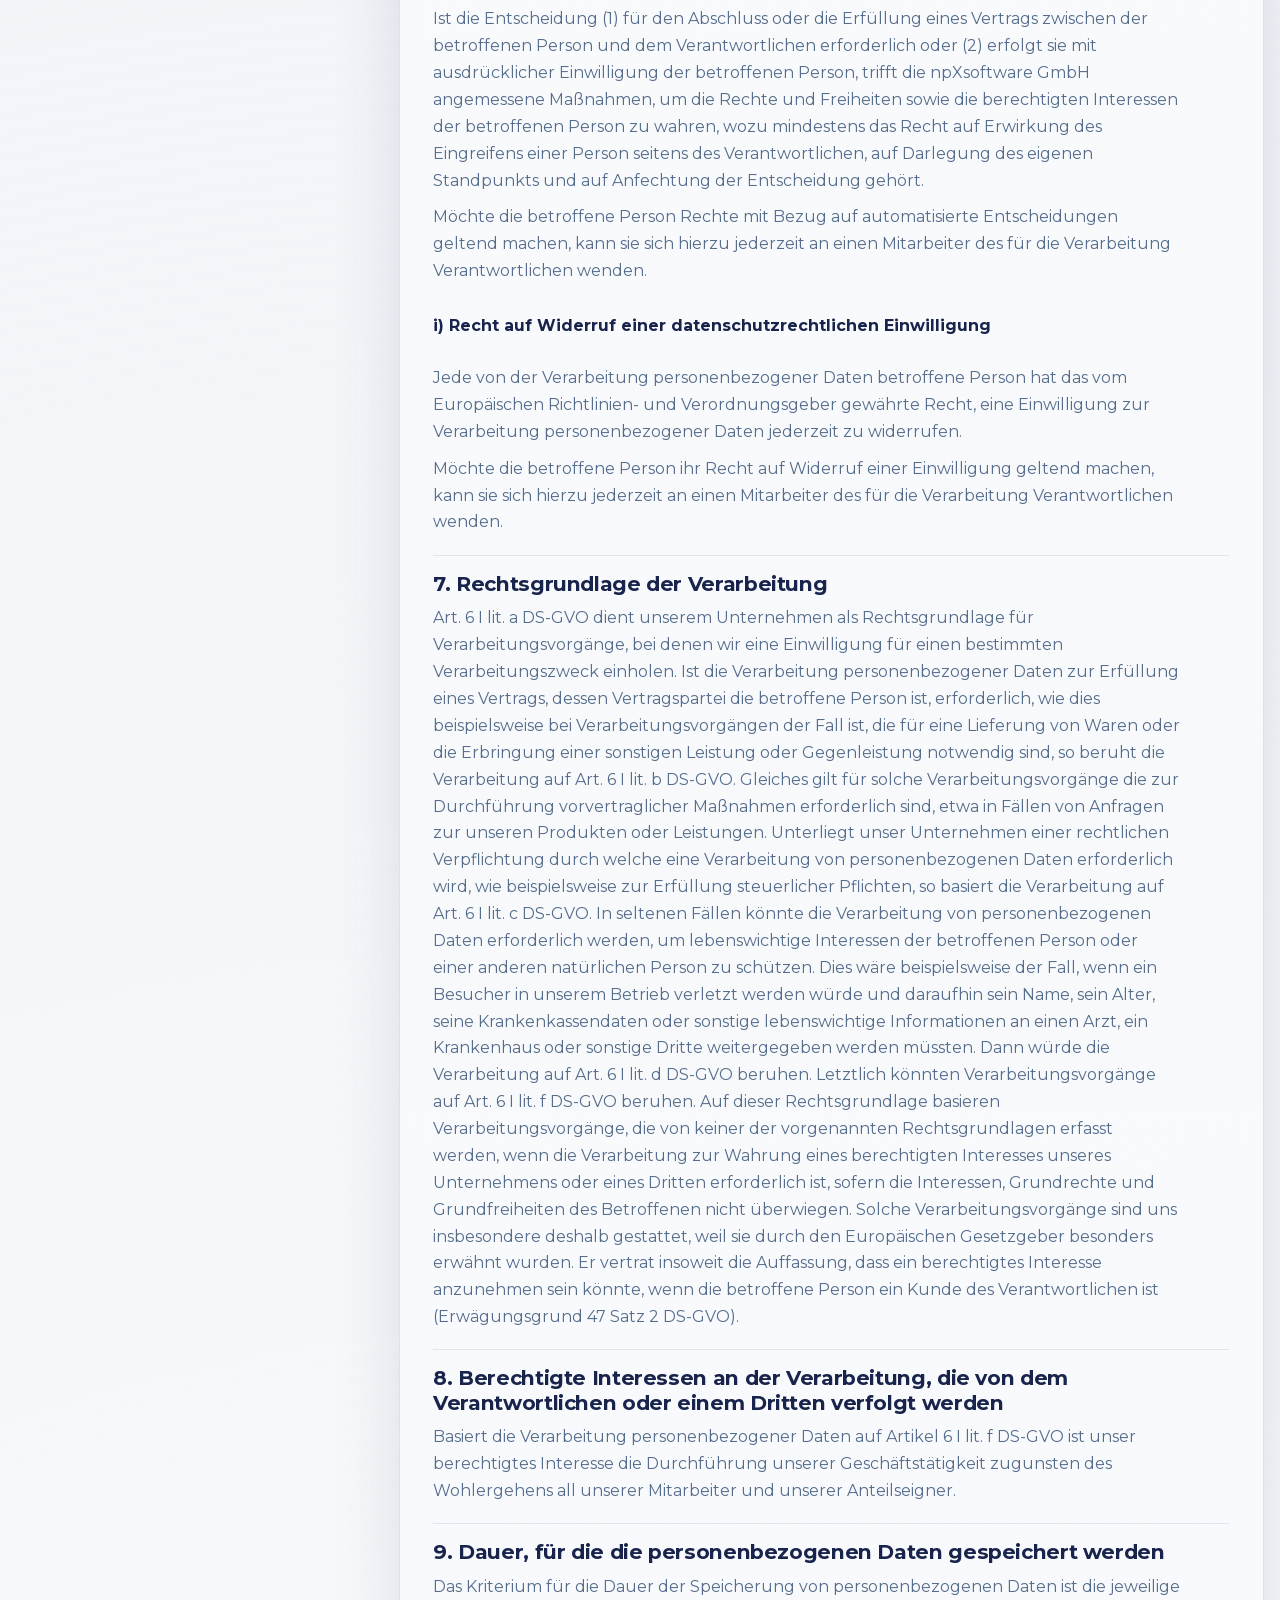
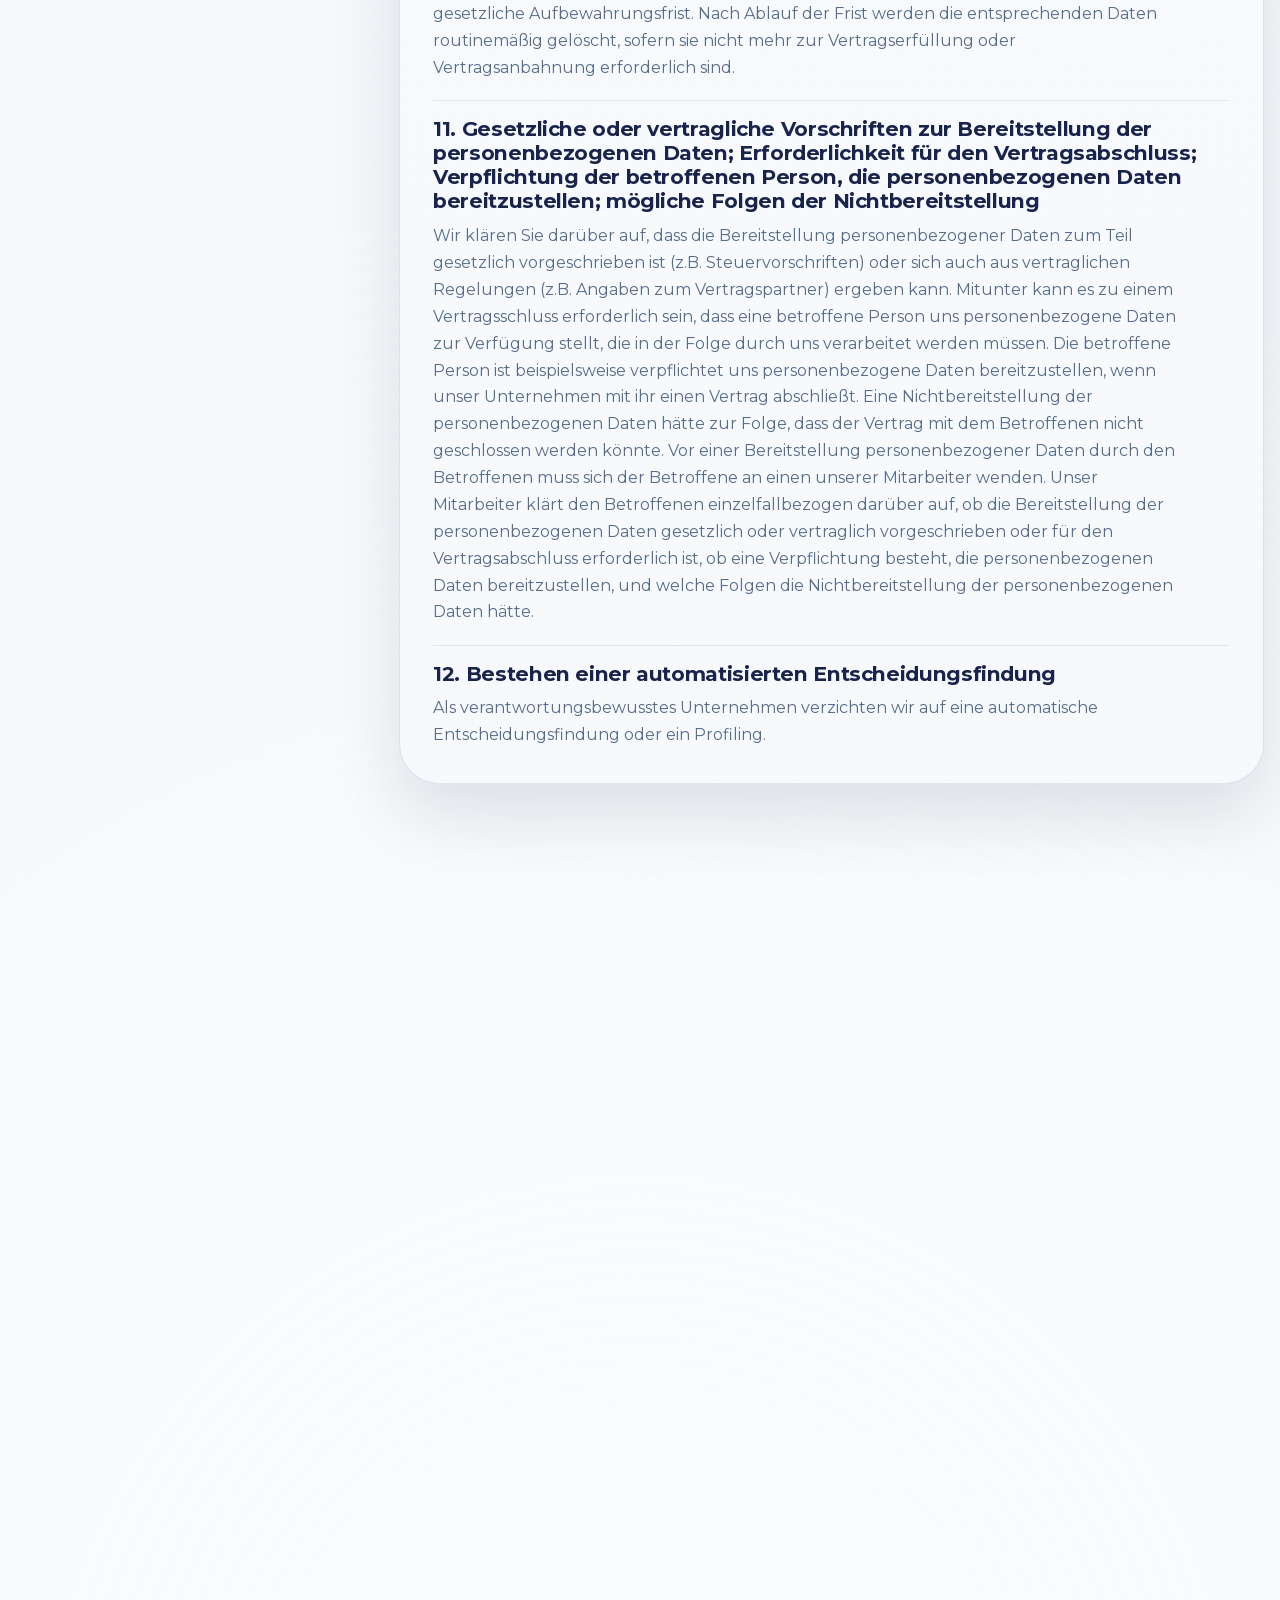
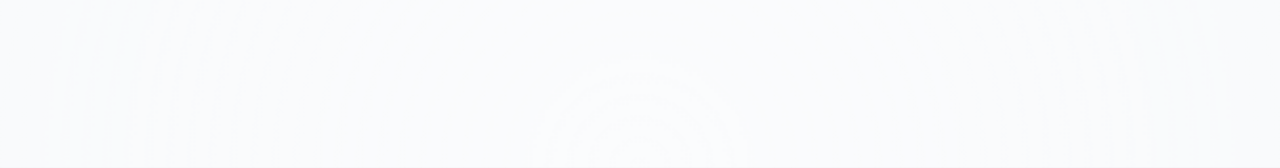
==== commit ba559a14: "v1.0.5" ====
--- a/legal/index.html
+++ b/legal/index.html
@@ -8,20 +8,125 @@
       name="description"
       content="Rechtliche Informationen der npXsoftware GmbH: Impressum, Datenschutzerklärung und Haftungshinweise."
     />
+    <meta name="author" content="npXsoftware GmbH" />
     <meta name="theme-color" content="#1c2753" />
     <meta
       name="apple-mobile-web-app-status-bar-style"
       content="black-translucent"
     />
-    <meta name="robots" content="index,follow" />
+    <meta name="robots" content="noindex,follow,max-image-preview:large" />
+    <meta name="referrer" content="strict-origin-when-cross-origin" />
+    <meta http-equiv="X-Content-Type-Options" content="nosniff" />
     <link rel="icon" href="../assets/images/favicon.svg" type="image/svg+xml" />
-    <link rel="alternate" hreflang="de" href="https://npxsoftware.eu/legal/" />
+    <link
+      rel="alternate"
+      hreflang="de-DE"
+      href="https://npxsoftware.eu/legal/"
+    />
     <link
       rel="alternate"
       hreflang="x-default"
       href="https://npxsoftware.eu/legal/"
     />
     <link rel="canonical" href="https://npxsoftware.eu/legal/" />
+    <meta property="og:type" content="website" />
+    <meta property="og:site_name" content="npXsoftware" />
+    <meta property="og:locale" content="de_DE" />
+    <meta property="og:url" content="https://npxsoftware.eu/legal/" />
+    <meta
+      property="og:title"
+      content="Rechtliche Informationen | npXsoftware"
+    />
+    <meta
+      property="og:description"
+      content="Impressum, Datenschutzerklärung und Haftungshinweise der npXsoftware GmbH."
+    />
+    <meta
+      property="og:image"
+      content="https://npxsoftware.eu/assets/images/why-npx-visual.png"
+    />
+    <meta
+      property="og:image:alt"
+      content="npXsoftware visualisiert digitale Compliance-, Zahlungs- und Steuerprozesse."
+    />
+    <meta name="twitter:card" content="summary_large_image" />
+    <meta
+      name="twitter:title"
+      content="Rechtliche Informationen | npXsoftware"
+    />
+    <meta
+      name="twitter:description"
+      content="Impressum, Datenschutzerklärung und Haftungshinweise der npXsoftware GmbH."
+    />
+    <meta
+      name="twitter:image"
+      content="https://npxsoftware.eu/assets/images/why-npx-visual.png"
+    />
+    <script type="application/ld+json">
+      {
+        "@context": "https://schema.org",
+        "@graph": [
+          {
+            "@type": "Organization",
+            "@id": "https://npxsoftware.eu/#organization",
+            "name": "npXsoftware GmbH",
+            "url": "https://npxsoftware.eu/",
+            "legalName": "npXsoftware GmbH",
+            "logo": "https://npxsoftware.eu/assets/images/npXsoftware-logo-full.svg",
+            "email": "info@npxsoftware.eu",
+            "address": {
+              "@type": "PostalAddress",
+              "streetAddress": "Hafenstraße 122",
+              "postalCode": "45356",
+              "addressLocality": "Essen",
+              "addressCountry": "DE"
+            }
+          },
+          {
+            "@type": "WebSite",
+            "@id": "https://npxsoftware.eu/#website",
+            "url": "https://npxsoftware.eu/",
+            "name": "npXsoftware",
+            "inLanguage": "de-DE",
+            "publisher": {
+              "@id": "https://npxsoftware.eu/#organization"
+            }
+          },
+          {
+            "@type": "WebPage",
+            "@id": "https://npxsoftware.eu/legal/#webpage",
+            "url": "https://npxsoftware.eu/legal/",
+            "name": "Rechtliche Informationen | npXsoftware",
+            "description": "Impressum, Datenschutzerklärung und Haftungshinweise der npXsoftware GmbH.",
+            "isPartOf": {
+              "@id": "https://npxsoftware.eu/#website"
+            },
+            "about": {
+              "@id": "https://npxsoftware.eu/#organization"
+            },
+            "inLanguage": "de-DE"
+          },
+          {
+            "@type": "BreadcrumbList",
+            "@id": "https://npxsoftware.eu/legal/#breadcrumb",
+            "itemListElement": [
+              {
+                "@type": "ListItem",
+                "position": 1,
+                "name": "Startseite",
+                "item": "https://npxsoftware.eu/"
+              },
+              {
+                "@type": "ListItem",
+                "position": 2,
+                "name": "Rechtliche Informationen",
+                "item": "https://npxsoftware.eu/legal/"
+              }
+            ]
+          }
+        ]
+      }
+    </script>
     <link rel="stylesheet" href="./assets/css/legal.css" />
     <script defer src="./assets/js/legal.js"></script>
   </head>
